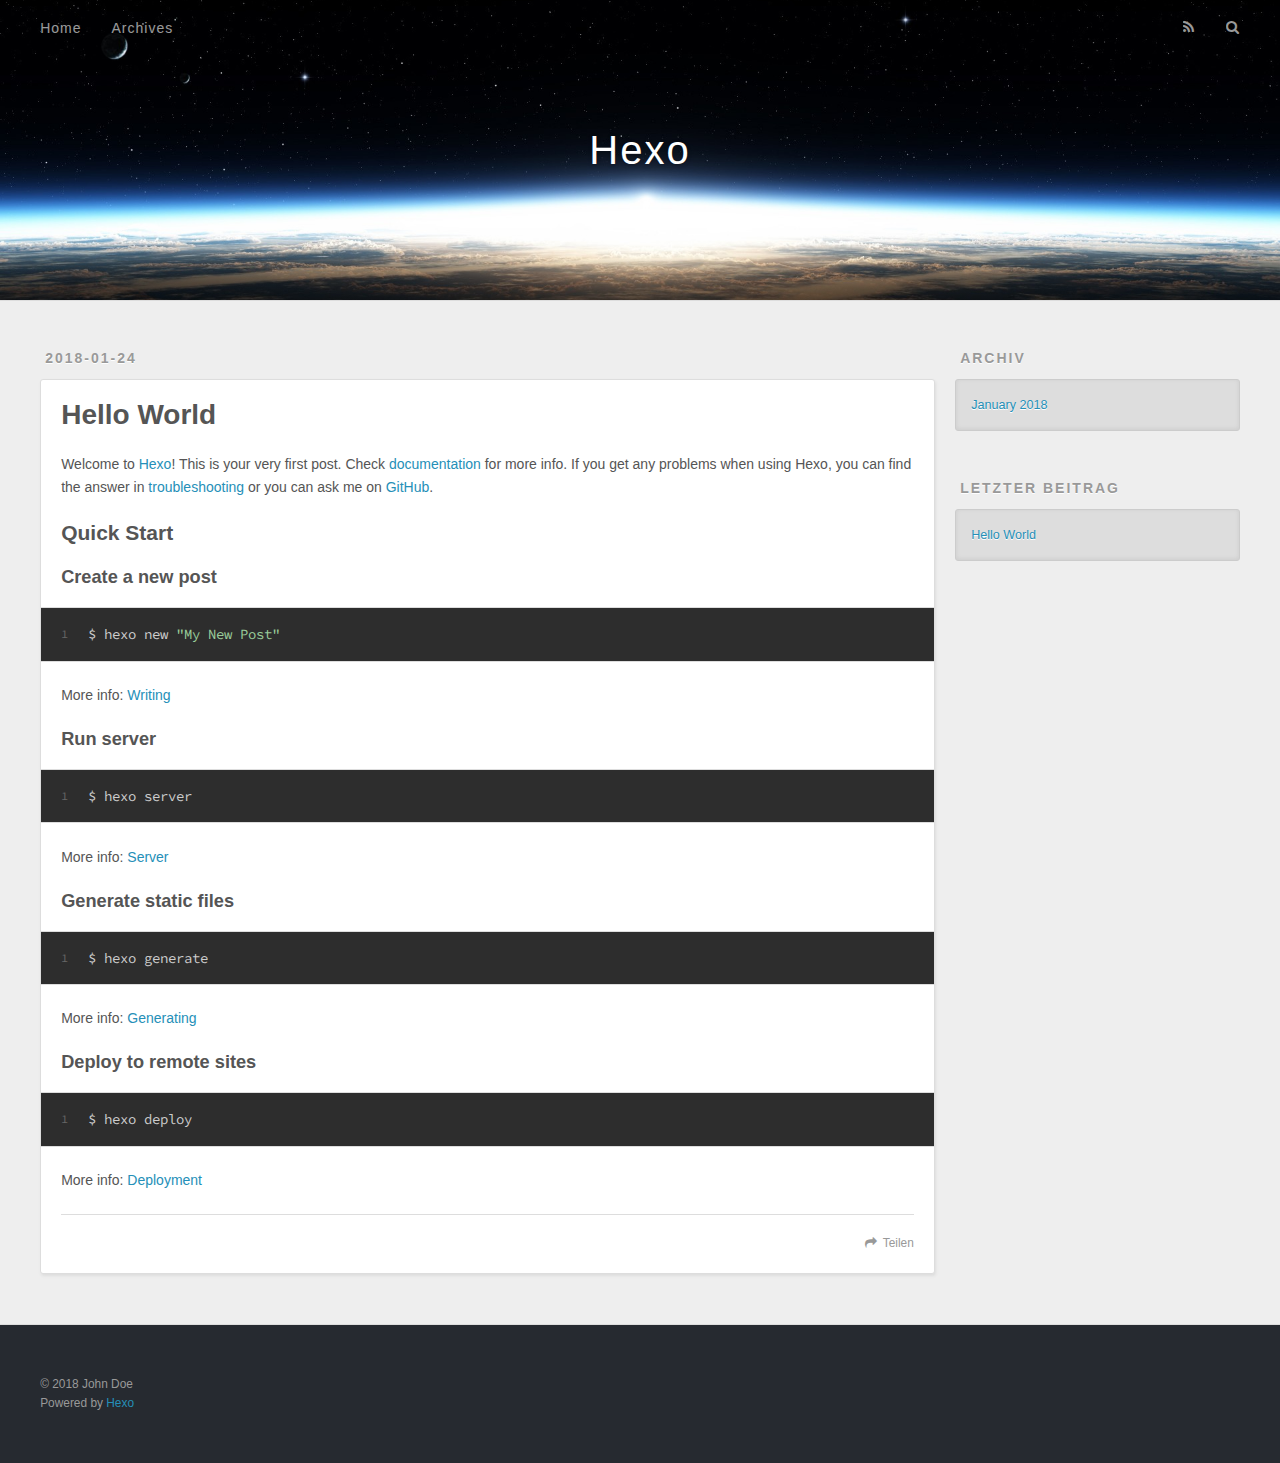
==== index.html @ 789e5bcb "Site updated: 2018-01-24 11:18:46" ====
<!DOCTYPE html>
<html>
<head>
  <meta charset="utf-8">
  

  
  <title>Hexo</title>
  <meta name="viewport" content="width=device-width, initial-scale=1, maximum-scale=1">
  <meta property="og:type" content="website">
<meta property="og:title" content="Hexo">
<meta property="og:url" content="http://yoursite.com/index.html">
<meta property="og:site_name" content="Hexo">
<meta name="twitter:card" content="summary">
<meta name="twitter:title" content="Hexo">
  
    <link rel="alternate" href="/atom.xml" title="Hexo" type="application/atom+xml">
  
  
    <link rel="icon" href="/favicon.png">
  
  
    <link href="//fonts.googleapis.com/css?family=Source+Code+Pro" rel="stylesheet" type="text/css">
  
  <link rel="stylesheet" href="/css/style.css">
</head>

<body>
  <div id="container">
    <div id="wrap">
      <header id="header">
  <div id="banner"></div>
  <div id="header-outer" class="outer">
    <div id="header-title" class="inner">
      <h1 id="logo-wrap">
        <a href="/" id="logo">Hexo</a>
      </h1>
      
    </div>
    <div id="header-inner" class="inner">
      <nav id="main-nav">
        <a id="main-nav-toggle" class="nav-icon"></a>
        
          <a class="main-nav-link" href="/">Home</a>
        
          <a class="main-nav-link" href="/archives">Archives</a>
        
      </nav>
      <nav id="sub-nav">
        
          <a id="nav-rss-link" class="nav-icon" href="/atom.xml" title="RSS Feed"></a>
        
        <a id="nav-search-btn" class="nav-icon" title="Suche"></a>
      </nav>
      <div id="search-form-wrap">
        <form action="//google.com/search" method="get" accept-charset="UTF-8" class="search-form"><input type="search" name="q" class="search-form-input" placeholder="Search"><button type="submit" class="search-form-submit">&#xF002;</button><input type="hidden" name="sitesearch" value="http://yoursite.com"></form>
      </div>
    </div>
  </div>
</header>
      <div class="outer">
        <section id="main">
  
    <article id="post-hello-world" class="article article-type-post" itemscope itemprop="blogPost">
  <div class="article-meta">
    <a href="/2018/01/24/hello-world/" class="article-date">
  <time datetime="2018-01-24T02:58:38.483Z" itemprop="datePublished">2018-01-24</time>
</a>
    
  </div>
  <div class="article-inner">
    
    
      <header class="article-header">
        
  
    <h1 itemprop="name">
      <a class="article-title" href="/2018/01/24/hello-world/">Hello World</a>
    </h1>
  

      </header>
    
    <div class="article-entry" itemprop="articleBody">
      
        <p>Welcome to <a href="https://hexo.io/" target="_blank" rel="noopener">Hexo</a>! This is your very first post. Check <a href="https://hexo.io/docs/" target="_blank" rel="noopener">documentation</a> for more info. If you get any problems when using Hexo, you can find the answer in <a href="https://hexo.io/docs/troubleshooting.html" target="_blank" rel="noopener">troubleshooting</a> or you can ask me on <a href="https://github.com/hexojs/hexo/issues" target="_blank" rel="noopener">GitHub</a>.</p>
<h2 id="Quick-Start"><a href="#Quick-Start" class="headerlink" title="Quick Start"></a>Quick Start</h2><h3 id="Create-a-new-post"><a href="#Create-a-new-post" class="headerlink" title="Create a new post"></a>Create a new post</h3><figure class="highlight bash"><table><tr><td class="gutter"><pre><span class="line">1</span><br></pre></td><td class="code"><pre><span class="line">$ hexo new <span class="string">"My New Post"</span></span><br></pre></td></tr></table></figure>
<p>More info: <a href="https://hexo.io/docs/writing.html" target="_blank" rel="noopener">Writing</a></p>
<h3 id="Run-server"><a href="#Run-server" class="headerlink" title="Run server"></a>Run server</h3><figure class="highlight bash"><table><tr><td class="gutter"><pre><span class="line">1</span><br></pre></td><td class="code"><pre><span class="line">$ hexo server</span><br></pre></td></tr></table></figure>
<p>More info: <a href="https://hexo.io/docs/server.html" target="_blank" rel="noopener">Server</a></p>
<h3 id="Generate-static-files"><a href="#Generate-static-files" class="headerlink" title="Generate static files"></a>Generate static files</h3><figure class="highlight bash"><table><tr><td class="gutter"><pre><span class="line">1</span><br></pre></td><td class="code"><pre><span class="line">$ hexo generate</span><br></pre></td></tr></table></figure>
<p>More info: <a href="https://hexo.io/docs/generating.html" target="_blank" rel="noopener">Generating</a></p>
<h3 id="Deploy-to-remote-sites"><a href="#Deploy-to-remote-sites" class="headerlink" title="Deploy to remote sites"></a>Deploy to remote sites</h3><figure class="highlight bash"><table><tr><td class="gutter"><pre><span class="line">1</span><br></pre></td><td class="code"><pre><span class="line">$ hexo deploy</span><br></pre></td></tr></table></figure>
<p>More info: <a href="https://hexo.io/docs/deployment.html" target="_blank" rel="noopener">Deployment</a></p>

      
    </div>
    <footer class="article-footer">
      <a data-url="http://yoursite.com/2018/01/24/hello-world/" data-id="cjcsi2mdx00004ol1nwrgu3rw" class="article-share-link">Teilen</a>
      
      
    </footer>
  </div>
  
</article>


  


</section>
        
          <aside id="sidebar">
  
    

  
    

  
    
  
    
  <div class="widget-wrap">
    <h3 class="widget-title">Archiv</h3>
    <div class="widget">
      <ul class="archive-list"><li class="archive-list-item"><a class="archive-list-link" href="/archives/2018/01/">January 2018</a></li></ul>
    </div>
  </div>


  
    
  <div class="widget-wrap">
    <h3 class="widget-title">letzter Beitrag</h3>
    <div class="widget">
      <ul>
        
          <li>
            <a href="/2018/01/24/hello-world/">Hello World</a>
          </li>
        
      </ul>
    </div>
  </div>

  
</aside>
        
      </div>
      <footer id="footer">
  
  <div class="outer">
    <div id="footer-info" class="inner">
      &copy; 2018 John Doe<br>
      Powered by <a href="http://hexo.io/" target="_blank">Hexo</a>
    </div>
  </div>
</footer>
    </div>
    <nav id="mobile-nav">
  
    <a href="/" class="mobile-nav-link">Home</a>
  
    <a href="/archives" class="mobile-nav-link">Archives</a>
  
</nav>
    

<script src="//ajax.googleapis.com/ajax/libs/jquery/2.0.3/jquery.min.js"></script>


  <link rel="stylesheet" href="/fancybox/jquery.fancybox.css">
  <script src="/fancybox/jquery.fancybox.pack.js"></script>


<script src="/js/script.js"></script>



  </div>
</body>
</html>
---- css/style.css ----
body {
  width: 100%;
}
body:before,
body:after {
  content: "";
  display: table;
}
body:after {
  clear: both;
}
html,
body,
div,
span,
applet,
object,
iframe,
h1,
h2,
h3,
h4,
h5,
h6,
p,
blockquote,
pre,
a,
abbr,
acronym,
address,
big,
cite,
code,
del,
dfn,
em,
img,
ins,
kbd,
q,
s,
samp,
small,
strike,
strong,
sub,
sup,
tt,
var,
dl,
dt,
dd,
ol,
ul,
li,
fieldset,
form,
label,
legend,
table,
caption,
tbody,
tfoot,
thead,
tr,
th,
td {
  margin: 0;
  padding: 0;
  border: 0;
  outline: 0;
  font-weight: inherit;
  font-style: inherit;
  font-family: inherit;
  font-size: 100%;
  vertical-align: baseline;
}
body {
  line-height: 1;
  color: #000;
  background: #fff;
}
ol,
ul {
  list-style: none;
}
table {
  border-collapse: separate;
  border-spacing: 0;
  vertical-align: middle;
}
caption,
th,
td {
  text-align: left;
  font-weight: normal;
  vertical-align: middle;
}
a img {
  border: none;
}
input,
button {
  margin: 0;
  padding: 0;
}
input::-moz-focus-inner,
button::-moz-focus-inner {
  border: 0;
  padding: 0;
}
@font-face {
  font-family: FontAwesome;
  font-style: normal;
  font-weight: normal;
  src: url("fonts/fontawesome-webfont.eot?v=#4.0.3");
  src: url("fonts/fontawesome-webfont.eot?#iefix&v=#4.0.3") format("embedded-opentype"), url("fonts/fontawesome-webfont.woff?v=#4.0.3") format("woff"), url("fonts/fontawesome-webfont.ttf?v=#4.0.3") format("truetype"), url("fonts/fontawesome-webfont.svg#fontawesomeregular?v=#4.0.3") format("svg");
}
html,
body,
#container {
  height: 100%;
}
body {
  background: #eee;
  font: 14px -apple-system, BlinkMacSystemFont, "Segoe UI", "Roboto", "Oxygen", "Ubuntu", "Cantarell", "Fira Sans", "Droid Sans", "Helvetica Neue", sans-serif;
  -webkit-text-size-adjust: 100%;
}
.outer {
  max-width: 1220px;
  margin: 0 auto;
  padding: 0 20px;
}
.outer:before,
.outer:after {
  content: "";
  display: table;
}
.outer:after {
  clear: both;
}
.inner {
  display: inline;
  float: left;
  width: 98.33333333333333%;
  margin: 0 0.833333333333333%;
}
.left,
.alignleft {
  float: left;
}
.right,
.alignright {
  float: right;
}
.clear {
  clear: both;
}
#container {
  position: relative;
}
.mobile-nav-on {
  overflow: hidden;
}
#wrap {
  height: 100%;
  width: 100%;
  position: absolute;
  top: 0;
  left: 0;
  -webkit-transition: 0.2s ease-out;
  -moz-transition: 0.2s ease-out;
  -ms-transition: 0.2s ease-out;
  transition: 0.2s ease-out;
  z-index: 1;
  background: #eee;
}
.mobile-nav-on #wrap {
  left: 280px;
}
@media screen and (min-width: 768px) {
  #main {
    display: inline;
    float: left;
    width: 73.33333333333333%;
    margin: 0 0.833333333333333%;
  }
}
.article-date,
.article-category-link,
.archive-year,
.widget-title {
  text-decoration: none;
  text-transform: uppercase;
  letter-spacing: 2px;
  color: #999;
  margin-bottom: 1em;
  margin-left: 5px;
  line-height: 1em;
  text-shadow: 0 1px #fff;
  font-weight: bold;
}
.article-inner,
.archive-article-inner {
  background: #fff;
  -webkit-box-shadow: 1px 2px 3px #ddd;
  box-shadow: 1px 2px 3px #ddd;
  border: 1px solid #ddd;
  border-radius: 3px;
}
.article-entry h1,
.widget h1 {
  font-size: 2em;
}
.article-entry h2,
.widget h2 {
  font-size: 1.5em;
}
.article-entry h3,
.widget h3 {
  font-size: 1.3em;
}
.article-entry h4,
.widget h4 {
  font-size: 1.2em;
}
.article-entry h5,
.widget h5 {
  font-size: 1em;
}
.article-entry h6,
.widget h6 {
  font-size: 1em;
  color: #999;
}
.article-entry hr,
.widget hr {
  border: 1px dashed #ddd;
}
.article-entry strong,
.widget strong {
  font-weight: bold;
}
.article-entry em,
.widget em,
.article-entry cite,
.widget cite {
  font-style: italic;
}
.article-entry sup,
.widget sup,
.article-entry sub,
.widget sub {
  font-size: 0.75em;
  line-height: 0;
  position: relative;
  vertical-align: baseline;
}
.article-entry sup,
.widget sup {
  top: -0.5em;
}
.article-entry sub,
.widget sub {
  bottom: -0.2em;
}
.article-entry small,
.widget small {
  font-size: 0.85em;
}
.article-entry acronym,
.widget acronym,
.article-entry abbr,
.widget abbr {
  border-bottom: 1px dotted;
}
.article-entry ul,
.widget ul,
.article-entry ol,
.widget ol,
.article-entry dl,
.widget dl {
  margin: 0 20px;
  line-height: 1.6em;
}
.article-entry ul ul,
.widget ul ul,
.article-entry ol ul,
.widget ol ul,
.article-entry ul ol,
.widget ul ol,
.article-entry ol ol,
.widget ol ol {
  margin-top: 0;
  margin-bottom: 0;
}
.article-entry ul,
.widget ul {
  list-style: disc;
}
.article-entry ol,
.widget ol {
  list-style: decimal;
}
.article-entry dt,
.widget dt {
  font-weight: bold;
}
#header {
  height: 300px;
  position: relative;
  border-bottom: 1px solid #ddd;
}
#header:before,
#header:after {
  content: "";
  position: absolute;
  left: 0;
  right: 0;
  height: 40px;
}
#header:before {
  top: 0;
  background: -webkit-linear-gradient(rgba(0,0,0,0.2), transparent);
  background: -moz-linear-gradient(rgba(0,0,0,0.2), transparent);
  background: -ms-linear-gradient(rgba(0,0,0,0.2), transparent);
  background: linear-gradient(rgba(0,0,0,0.2), transparent);
}
#header:after {
  bottom: 0;
  background: -webkit-linear-gradient(transparent, rgba(0,0,0,0.2));
  background: -moz-linear-gradient(transparent, rgba(0,0,0,0.2));
  background: -ms-linear-gradient(transparent, rgba(0,0,0,0.2));
  background: linear-gradient(transparent, rgba(0,0,0,0.2));
}
#header-outer {
  height: 100%;
  position: relative;
}
#header-inner {
  position: relative;
  overflow: hidden;
}
#banner {
  position: absolute;
  top: 0;
  left: 0;
  width: 100%;
  height: 100%;
  background: url("images/banner.jpg") center #000;
  -webkit-background-size: cover;
  -moz-background-size: cover;
  background-size: cover;
  z-index: -1;
}
#header-title {
  text-align: center;
  height: 40px;
  position: absolute;
  top: 50%;
  left: 0;
  margin-top: -20px;
}
#logo,
#subtitle {
  text-decoration: none;
  color: #fff;
  font-weight: 300;
  text-shadow: 0 1px 4px rgba(0,0,0,0.3);
}
#logo {
  font-size: 40px;
  line-height: 40px;
  letter-spacing: 2px;
}
#subtitle {
  font-size: 16px;
  line-height: 16px;
  letter-spacing: 1px;
}
#subtitle-wrap {
  margin-top: 16px;
}
#main-nav {
  float: left;
  margin-left: -15px;
}
.nav-icon,
.main-nav-link {
  float: left;
  color: #fff;
  opacity: 0.6;
  text-decoration: none;
  text-shadow: 0 1px rgba(0,0,0,0.2);
  -webkit-transition: opacity 0.2s;
  -moz-transition: opacity 0.2s;
  -ms-transition: opacity 0.2s;
  transition: opacity 0.2s;
  display: block;
  padding: 20px 15px;
}
.nav-icon:hover,
.main-nav-link:hover {
  opacity: 1;
}
.nav-icon {
  font-family: FontAwesome;
  text-align: center;
  font-size: 14px;
  width: 14px;
  height: 14px;
  padding: 20px 15px;
  position: relative;
  cursor: pointer;
}
.main-nav-link {
  font-weight: 300;
  letter-spacing: 1px;
}
@media screen and (max-width: 479px) {
  .main-nav-link {
    display: none;
  }
}
#main-nav-toggle {
  display: none;
}
#main-nav-toggle:before {
  content: "\f0c9";
}
@media screen and (max-width: 479px) {
  #main-nav-toggle {
    display: block;
  }
}
#sub-nav {
  float: right;
  margin-right: -15px;
}
#nav-rss-link:before {
  content: "\f09e";
}
#nav-search-btn:before {
  content: "\f002";
}
#search-form-wrap {
  position: absolute;
  top: 15px;
  width: 150px;
  height: 30px;
  right: -150px;
  opacity: 0;
  -webkit-transition: 0.2s ease-out;
  -moz-transition: 0.2s ease-out;
  -ms-transition: 0.2s ease-out;
  transition: 0.2s ease-out;
}
#search-form-wrap.on {
  opacity: 1;
  right: 0;
}
@media screen and (max-width: 479px) {
  #search-form-wrap {
    width: 100%;
    right: -100%;
  }
}
.search-form {
  position: absolute;
  top: 0;
  left: 0;
  right: 0;
  background: #fff;
  padding: 5px 15px;
  border-radius: 15px;
  -webkit-box-shadow: 0 0 10px rgba(0,0,0,0.3);
  box-shadow: 0 0 10px rgba(0,0,0,0.3);
}
.search-form-input {
  border: none;
  background: none;
  color: #555;
  width: 100%;
  font: 13px -apple-system, BlinkMacSystemFont, "Segoe UI", "Roboto", "Oxygen", "Ubuntu", "Cantarell", "Fira Sans", "Droid Sans", "Helvetica Neue", sans-serif;
  outline: none;
}
.search-form-input::-webkit-search-results-decoration,
.search-form-input::-webkit-search-cancel-button {
  -webkit-appearance: none;
}
.search-form-submit {
  position: absolute;
  top: 50%;
  right: 10px;
  margin-top: -7px;
  font: 13px FontAwesome;
  border: none;
  background: none;
  color: #bbb;
  cursor: pointer;
}
.search-form-submit:hover,
.search-form-submit:focus {
  color: #777;
}
.article {
  margin: 50px 0;
}
.article-inner {
  overflow: hidden;
}
.article-meta:before,
.article-meta:after {
  content: "";
  display: table;
}
.article-meta:after {
  clear: both;
}
.article-date {
  float: left;
}
.article-category {
  float: left;
  line-height: 1em;
  color: #ccc;
  text-shadow: 0 1px #fff;
  margin-left: 8px;
}
.article-category:before {
  content: "\2022";
}
.article-category-link {
  margin: 0 12px 1em;
}
.article-header {
  padding: 20px 20px 0;
}
.article-title {
  text-decoration: none;
  font-size: 2em;
  font-weight: bold;
  color: #555;
  line-height: 1.1em;
  -webkit-transition: color 0.2s;
  -moz-transition: color 0.2s;
  -ms-transition: color 0.2s;
  transition: color 0.2s;
}
a.article-title:hover {
  color: #258fb8;
}
.article-entry {
  color: #555;
  padding: 0 20px;
}
.article-entry:before,
.article-entry:after {
  content: "";
  display: table;
}
.article-entry:after {
  clear: both;
}
.article-entry p,
.article-entry table {
  line-height: 1.6em;
  margin: 1.6em 0;
}
.article-entry h1,
.article-entry h2,
.article-entry h3,
.article-entry h4,
.article-entry h5,
.article-entry h6 {
  font-weight: bold;
}
.article-entry h1,
.article-entry h2,
.article-entry h3,
.article-entry h4,
.article-entry h5,
.article-entry h6 {
  line-height: 1.1em;
  margin: 1.1em 0;
}
.article-entry a {
  color: #258fb8;
  text-decoration: none;
}
.article-entry a:hover {
  text-decoration: underline;
}
.article-entry ul,
.article-entry ol,
.article-entry dl {
  margin-top: 1.6em;
  margin-bottom: 1.6em;
}
.article-entry img,
.article-entry video {
  max-width: 100%;
  height: auto;
  display: block;
  margin: auto;
}
.article-entry iframe {
  border: none;
}
.article-entry table {
  width: 100%;
  border-collapse: collapse;
  border-spacing: 0;
}
.article-entry th {
  font-weight: bold;
  border-bottom: 3px solid #ddd;
  padding-bottom: 0.5em;
}
.article-entry td {
  border-bottom: 1px solid #ddd;
  padding: 10px 0;
}
.article-entry blockquote {
  font-family: Georgia, "Times New Roman", serif;
  font-size: 1.4em;
  margin: 1.6em 20px;
  text-align: center;
}
.article-entry blockquote footer {
  font-size: 14px;
  margin: 1.6em 0;
  font-family: -apple-system, BlinkMacSystemFont, "Segoe UI", "Roboto", "Oxygen", "Ubuntu", "Cantarell", "Fira Sans", "Droid Sans", "Helvetica Neue", sans-serif;
}
.article-entry blockquote footer cite:before {
  content: "—";
  padding: 0 0.5em;
}
.article-entry .pullquote {
  text-align: left;
  width: 45%;
  margin: 0;
}
.article-entry .pullquote.left {
  margin-left: 0.5em;
  margin-right: 1em;
}
.article-entry .pullquote.right {
  margin-right: 0.5em;
  margin-left: 1em;
}
.article-entry .caption {
  color: #999;
  display: block;
  font-size: 0.9em;
  margin-top: 0.5em;
  position: relative;
  text-align: center;
}
.article-entry .video-container {
  position: relative;
  padding-top: 56.25%;
  height: 0;
  overflow: hidden;
}
.article-entry .video-container iframe,
.article-entry .video-container object,
.article-entry .video-container embed {
  position: absolute;
  top: 0;
  left: 0;
  width: 100%;
  height: 100%;
  margin-top: 0;
}
.article-more-link a {
  display: inline-block;
  line-height: 1em;
  padding: 6px 15px;
  border-radius: 15px;
  background: #eee;
  color: #999;
  text-shadow: 0 1px #fff;
  text-decoration: none;
}
.article-more-link a:hover {
  background: #258fb8;
  color: #fff;
  text-decoration: none;
  text-shadow: 0 1px #1e7293;
}
.article-footer {
  font-size: 0.85em;
  line-height: 1.6em;
  border-top: 1px solid #ddd;
  padding-top: 1.6em;
  margin: 0 20px 20px;
}
.article-footer:before,
.article-footer:after {
  content: "";
  display: table;
}
.article-footer:after {
  clear: both;
}
.article-footer a {
  color: #999;
  text-decoration: none;
}
.article-footer a:hover {
  color: #555;
}
.article-tag-list-item {
  float: left;
  margin-right: 10px;
}
.article-tag-list-link:before {
  content: "#";
}
.article-comment-link {
  float: right;
}
.article-comment-link:before {
  content: "\f075";
  font-family: FontAwesome;
  padding-right: 8px;
}
.article-share-link {
  cursor: pointer;
  float: right;
  margin-left: 20px;
}
.article-share-link:before {
  content: "\f064";
  font-family: FontAwesome;
  padding-right: 6px;
}
#article-nav {
  position: relative;
}
#article-nav:before,
#article-nav:after {
  content: "";
  display: table;
}
#article-nav:after {
  clear: both;
}
@media screen and (min-width: 768px) {
  #article-nav {
    margin: 50px 0;
  }
  #article-nav:before {
    width: 8px;
    height: 8px;
    position: absolute;
    top: 50%;
    left: 50%;
    margin-top: -4px;
    margin-left: -4px;
    content: "";
    border-radius: 50%;
    background: #ddd;
    -webkit-box-shadow: 0 1px 2px #fff;
    box-shadow: 0 1px 2px #fff;
  }
}
.article-nav-link-wrap {
  text-decoration: none;
  text-shadow: 0 1px #fff;
  color: #999;
  -webkit-box-sizing: border-box;
  -moz-box-sizing: border-box;
  box-sizing: border-box;
  margin-top: 50px;
  text-align: center;
  display: block;
}
.article-nav-link-wrap:hover {
  color: #555;
}
@media screen and (min-width: 768px) {
  .article-nav-link-wrap {
    width: 50%;
    margin-top: 0;
  }
}
@media screen and (min-width: 768px) {
  #article-nav-newer {
    float: left;
    text-align: right;
    padding-right: 20px;
  }
}
@media screen and (min-width: 768px) {
  #article-nav-older {
    float: right;
    text-align: left;
    padding-left: 20px;
  }
}
.article-nav-caption {
  text-transform: uppercase;
  letter-spacing: 2px;
  color: #ddd;
  line-height: 1em;
  font-weight: bold;
}
#article-nav-newer .article-nav-caption {
  margin-right: -2px;
}
.article-nav-title {
  font-size: 0.85em;
  line-height: 1.6em;
  margin-top: 0.5em;
}
.article-share-box {
  position: absolute;
  display: none;
  background: #fff;
  -webkit-box-shadow: 1px 2px 10px rgba(0,0,0,0.2);
  box-shadow: 1px 2px 10px rgba(0,0,0,0.2);
  border-radius: 3px;
  margin-left: -145px;
  overflow: hidden;
  z-index: 1;
}
.article-share-box.on {
  display: block;
}
.article-share-input {
  width: 100%;
  background: none;
  -webkit-box-sizing: border-box;
  -moz-box-sizing: border-box;
  box-sizing: border-box;
  font: 14px -apple-system, BlinkMacSystemFont, "Segoe UI", "Roboto", "Oxygen", "Ubuntu", "Cantarell", "Fira Sans", "Droid Sans", "Helvetica Neue", sans-serif;
  padding: 0 15px;
  color: #555;
  outline: none;
  border: 1px solid #ddd;
  border-radius: 3px 3px 0 0;
  height: 36px;
  line-height: 36px;
}
.article-share-links {
  background: #eee;
}
.article-share-links:before,
.article-share-links:after {
  content: "";
  display: table;
}
.article-share-links:after {
  clear: both;
}
.article-share-twitter,
.article-share-facebook,
.article-share-pinterest,
.article-share-google {
  width: 50px;
  height: 36px;
  display: block;
  float: left;
  position: relative;
  color: #999;
  text-shadow: 0 1px #fff;
}
.article-share-twitter:before,
.article-share-facebook:before,
.article-share-pinterest:before,
.article-share-google:before {
  font-size: 20px;
  font-family: FontAwesome;
  width: 20px;
  height: 20px;
  position: absolute;
  top: 50%;
  left: 50%;
  margin-top: -10px;
  margin-left: -10px;
  text-align: center;
}
.article-share-twitter:hover,
.article-share-facebook:hover,
.article-share-pinterest:hover,
.article-share-google:hover {
  color: #fff;
}
.article-share-twitter:before {
  content: "\f099";
}
.article-share-twitter:hover {
  background: #00aced;
  text-shadow: 0 1px #008abe;
}
.article-share-facebook:before {
  content: "\f09a";
}
.article-share-facebook:hover {
  background: #3b5998;
  text-shadow: 0 1px #2f477a;
}
.article-share-pinterest:before {
  content: "\f0d2";
}
.article-share-pinterest:hover {
  background: #cb2027;
  text-shadow: 0 1px #a21a1f;
}
.article-share-google:before {
  content: "\f0d5";
}
.article-share-google:hover {
  background: #dd4b39;
  text-shadow: 0 1px #be3221;
}
.article-gallery {
  background: #000;
  position: relative;
}
.article-gallery-photos {
  position: relative;
  overflow: hidden;
}
.article-gallery-img {
  display: none;
  max-width: 100%;
}
.article-gallery-img:first-child {
  display: block;
}
.article-gallery-img.loaded {
  position: absolute;
  display: block;
}
.article-gallery-img img {
  display: block;
  max-width: 100%;
  margin: 0 auto;
}
#comments {
  background: #fff;
  -webkit-box-shadow: 1px 2px 3px #ddd;
  box-shadow: 1px 2px 3px #ddd;
  padding: 20px;
  border: 1px solid #ddd;
  border-radius: 3px;
  margin: 50px 0;
}
#comments a {
  color: #258fb8;
}
.archives-wrap {
  margin: 50px 0;
}
.archives:before,
.archives:after {
  content: "";
  display: table;
}
.archives:after {
  clear: both;
}
.archive-year-wrap {
  margin-bottom: 1em;
}
.archives {
  -webkit-column-gap: 10px;
  -moz-column-gap: 10px;
  column-gap: 10px;
}
@media screen and (min-width: 480px) and (max-width: 767px) {
  .archives {
    -webkit-column-count: 2;
    -moz-column-count: 2;
    column-count: 2;
  }
}
@media screen and (min-width: 768px) {
  .archives {
    -webkit-column-count: 3;
    -moz-column-count: 3;
    column-count: 3;
  }
}
.archive-article {
  -webkit-column-break-inside: avoid;
  page-break-inside: avoid;
  overflow: hidden;
  break-inside: avoid-column;
}
.archive-article-inner {
  padding: 10px;
  margin-bottom: 15px;
}
.archive-article-title {
  text-decoration: none;
  font-weight: bold;
  color: #555;
  -webkit-transition: color 0.2s;
  -moz-transition: color 0.2s;
  -ms-transition: color 0.2s;
  transition: color 0.2s;
  line-height: 1.6em;
}
.archive-article-title:hover {
  color: #258fb8;
}
.archive-article-footer {
  margin-top: 1em;
}
.archive-article-date {
  color: #999;
  text-decoration: none;
  font-size: 0.85em;
  line-height: 1em;
  margin-bottom: 0.5em;
  display: block;
}
#page-nav {
  margin: 50px auto;
  background: #fff;
  -webkit-box-shadow: 1px 2px 3px #ddd;
  box-shadow: 1px 2px 3px #ddd;
  border: 1px solid #ddd;
  border-radius: 3px;
  text-align: center;
  color: #999;
  overflow: hidden;
}
#page-nav:before,
#page-nav:after {
  content: "";
  display: table;
}
#page-nav:after {
  clear: both;
}
#page-nav a,
#page-nav span {
  padding: 10px 20px;
  line-height: 1;
  height: 2ex;
}
#page-nav a {
  color: #999;
  text-decoration: none;
}
#page-nav a:hover {
  background: #999;
  color: #fff;
}
#page-nav .prev {
  float: left;
}
#page-nav .next {
  float: right;
}
#page-nav .page-number {
  display: inline-block;
}
@media screen and (max-width: 479px) {
  #page-nav .page-number {
    display: none;
  }
}
#page-nav .current {
  color: #555;
  font-weight: bold;
}
#page-nav .space {
  color: #ddd;
}
#footer {
  background: #262a30;
  padding: 50px 0;
  border-top: 1px solid #ddd;
  color: #999;
}
#footer a {
  color: #258fb8;
  text-decoration: none;
}
#footer a:hover {
  text-decoration: underline;
}
#footer-info {
  line-height: 1.6em;
  font-size: 0.85em;
}
.article-entry pre,
.article-entry .highlight {
  background: #2d2d2d;
  margin: 0 -20px;
  padding: 15px 20px;
  border-style: solid;
  border-color: #ddd;
  border-width: 1px 0;
  overflow: auto;
  color: #ccc;
  line-height: 22.400000000000002px;
}
.article-entry .highlight .gutter pre,
.article-entry .gist .gist-file .gist-data .line-numbers {
  color: #666;
  font-size: 0.85em;
}
.article-entry pre,
.article-entry code {
  font-family: "Source Code Pro", Consolas, Monaco, Menlo, Consolas, monospace;
}
.article-entry code {
  background: #eee;
  text-shadow: 0 1px #fff;
  padding: 0 0.3em;
}
.article-entry pre code {
  background: none;
  text-shadow: none;
  padding: 0;
}
.article-entry .highlight pre {
  border: none;
  margin: 0;
  padding: 0;
}
.article-entry .highlight table {
  margin: 0;
  width: auto;
}
.article-entry .highlight td {
  border: none;
  padding: 0;
}
.article-entry .highlight figcaption {
  font-size: 0.85em;
  color: #999;
  line-height: 1em;
  margin-bottom: 1em;
}
.article-entry .highlight figcaption:before,
.article-entry .highlight figcaption:after {
  content: "";
  display: table;
}
.article-entry .highlight figcaption:after {
  clear: both;
}
.article-entry .highlight figcaption a {
  float: right;
}
.article-entry .highlight .gutter pre {
  text-align: right;
  padding-right: 20px;
}
.article-entry .highlight .line {
  height: 22.400000000000002px;
}
.article-entry .highlight .line.marked {
  background: #515151;
}
.article-entry .gist {
  margin: 0 -20px;
  border-style: solid;
  border-color: #ddd;
  border-width: 1px 0;
  background: #2d2d2d;
  padding: 15px 20px 15px 0;
}
.article-entry .gist .gist-file {
  border: none;
  font-family: "Source Code Pro", Consolas, Monaco, Menlo, Consolas, monospace;
  margin: 0;
}
.article-entry .gist .gist-file .gist-data {
  background: none;
  border: none;
}
.article-entry .gist .gist-file .gist-data .line-numbers {
  background: none;
  border: none;
  padding: 0 20px 0 0;
}
.article-entry .gist .gist-file .gist-data .line-data {
  padding: 0 !important;
}
.article-entry .gist .gist-file .highlight {
  margin: 0;
  padding: 0;
  border: none;
}
.article-entry .gist .gist-file .gist-meta {
  background: #2d2d2d;
  color: #999;
  font: 0.85em -apple-system, BlinkMacSystemFont, "Segoe UI", "Roboto", "Oxygen", "Ubuntu", "Cantarell", "Fira Sans", "Droid Sans", "Helvetica Neue", sans-serif;
  text-shadow: 0 0;
  padding: 0;
  margin-top: 1em;
  margin-left: 20px;
}
.article-entry .gist .gist-file .gist-meta a {
  color: #258fb8;
  font-weight: normal;
}
.article-entry .gist .gist-file .gist-meta a:hover {
  text-decoration: underline;
}
pre .comment,
pre .title {
  color: #999;
}
pre .variable,
pre .attribute,
pre .tag,
pre .regexp,
pre .ruby .constant,
pre .xml .tag .title,
pre .xml .pi,
pre .xml .doctype,
pre .html .doctype,
pre .css .id,
pre .css .class,
pre .css .pseudo {
  color: #f2777a;
}
pre .number,
pre .preprocessor,
pre .built_in,
pre .literal,
pre .params,
pre .constant {
  color: #f99157;
}
pre .class,
pre .ruby .class .title,
pre .css .rules .attribute {
  color: #9c9;
}
pre .string,
pre .value,
pre .inheritance,
pre .header,
pre .ruby .symbol,
pre .xml .cdata {
  color: #9c9;
}
pre .css .hexcolor {
  color: #6cc;
}
pre .function,
pre .python .decorator,
pre .python .title,
pre .ruby .function .title,
pre .ruby .title .keyword,
pre .perl .sub,
pre .javascript .title,
pre .coffeescript .title {
  color: #69c;
}
pre .keyword,
pre .javascript .function {
  color: #c9c;
}
@media screen and (max-width: 479px) {
  #mobile-nav {
    position: absolute;
    top: 0;
    left: 0;
    width: 280px;
    height: 100%;
    background: #191919;
    border-right: 1px solid #fff;
  }
}
@media screen and (max-width: 479px) {
  .mobile-nav-link {
    display: block;
    color: #999;
    text-decoration: none;
    padding: 15px 20px;
    font-weight: bold;
  }
  .mobile-nav-link:hover {
    color: #fff;
  }
}
@media screen and (min-width: 768px) {
  #sidebar {
    display: inline;
    float: left;
    width: 23.333333333333332%;
    margin: 0 0.833333333333333%;
  }
}
.widget-wrap {
  margin: 50px 0;
}
.widget {
  color: #777;
  text-shadow: 0 1px #fff;
  background: #ddd;
  -webkit-box-shadow: 0 -1px 4px #ccc inset;
  box-shadow: 0 -1px 4px #ccc inset;
  border: 1px solid #ccc;
  padding: 15px;
  border-radius: 3px;
}
.widget a {
  color: #258fb8;
  text-decoration: none;
}
.widget a:hover {
  text-decoration: underline;
}
.widget ul ul,
.widget ol ul,
.widget dl ul,
.widget ul ol,
.widget ol ol,
.widget dl ol,
.widget ul dl,
.widget ol dl,
.widget dl dl {
  margin-left: 15px;
  list-style: disc;
}
.widget {
  line-height: 1.6em;
  word-wrap: break-word;
  font-size: 0.9em;
}
.widget ul,
.widget ol {
  list-style: none;
  margin: 0;
}
.widget ul ul,
.widget ol ul,
.widget ul ol,
.widget ol ol {
  margin: 0 20px;
}
.widget ul ul,
.widget ol ul {
  list-style: disc;
}
.widget ul ol,
.widget ol ol {
  list-style: decimal;
}
.category-list-count,
.tag-list-count,
.archive-list-count {
  padding-left: 5px;
  color: #999;
  font-size: 0.85em;
}
.category-list-count:before,
.tag-list-count:before,
.archive-list-count:before {
  content: "(";
}
.category-list-count:after,
.tag-list-count:after,
.archive-list-count:after {
  content: ")";
}
.tagcloud a {
  margin-right: 5px;
  display: inline-block;
}
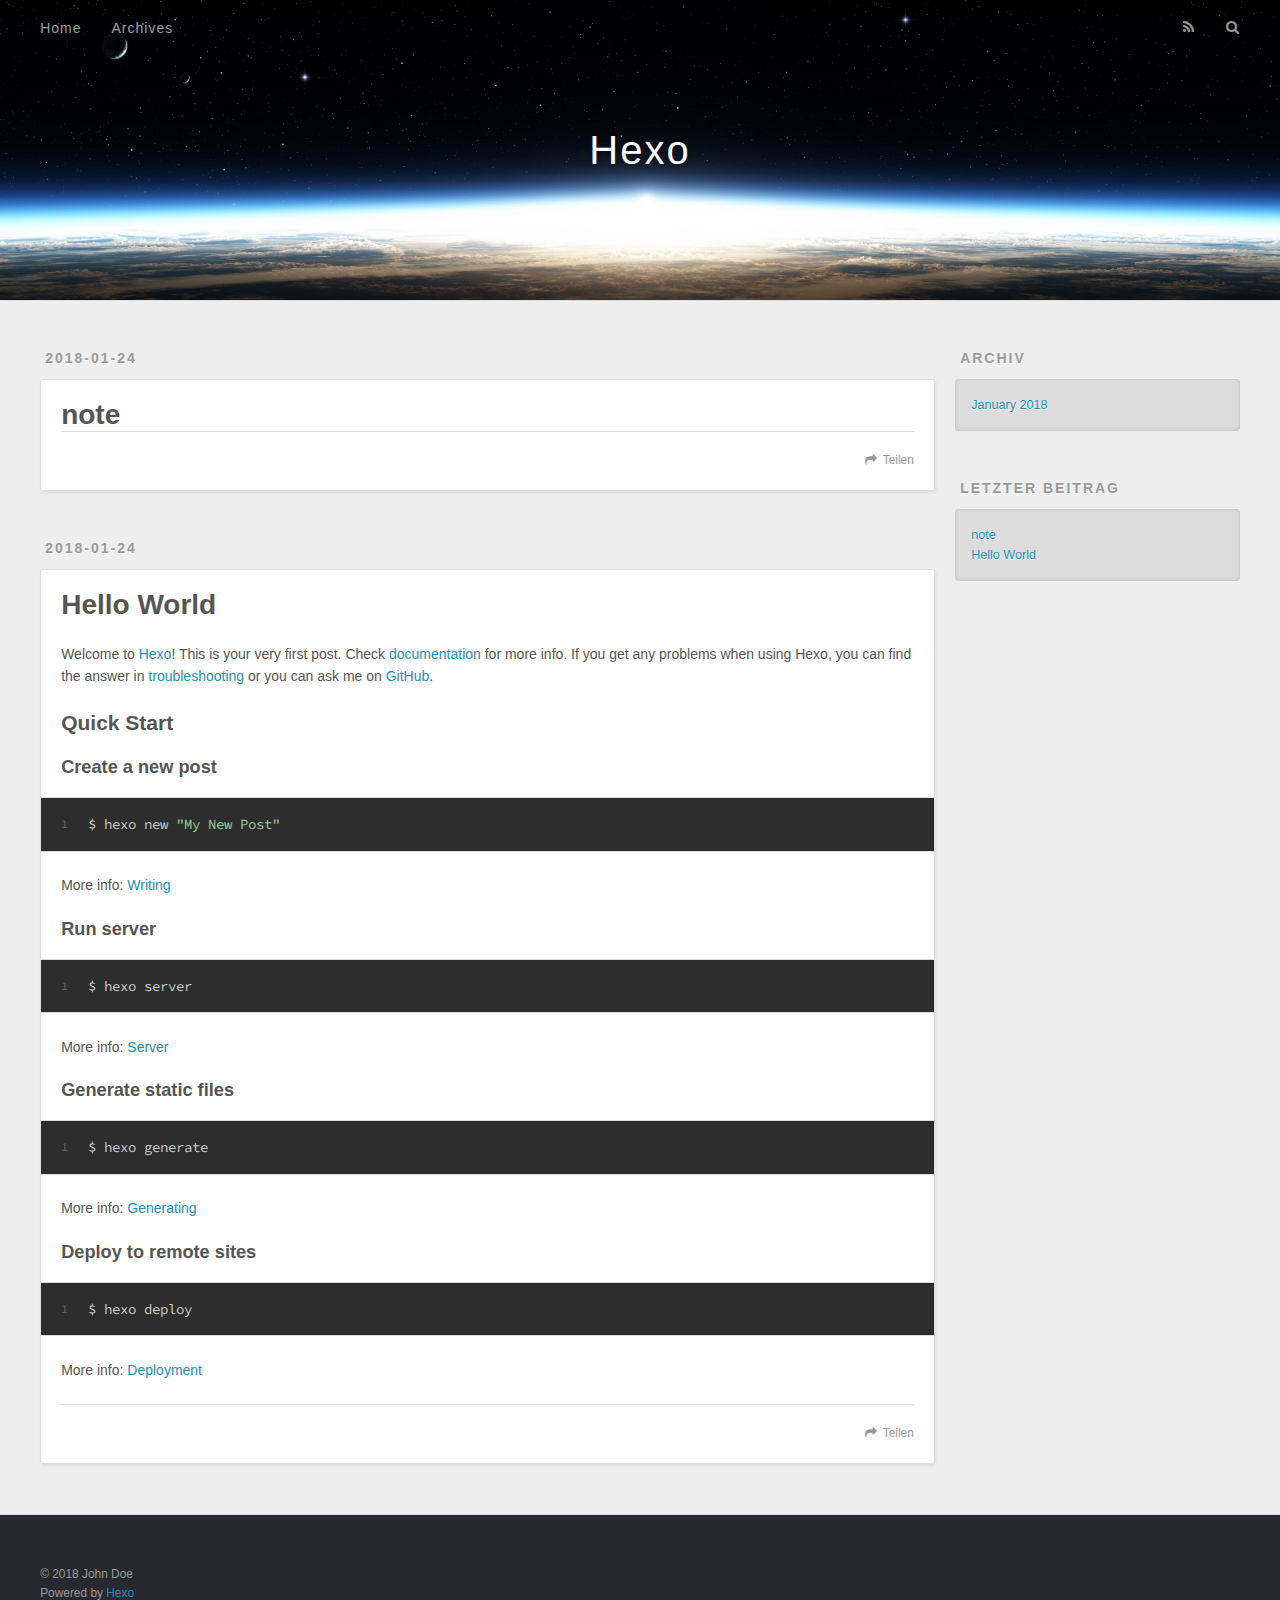
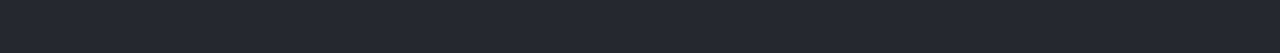
==== commit 0136920a: "Site updated: 2018-01-24 11:58:37" ====
--- a/index.html
+++ b/index.html
@@ -61,6 +61,42 @@
       <div class="outer">
         <section id="main">
   
+    <article id="post-note" class="article article-type-post" itemscope itemprop="blogPost">
+  <div class="article-meta">
+    <a href="/2018/01/24/note/" class="article-date">
+  <time datetime="2018-01-24T03:47:02.000Z" itemprop="datePublished">2018-01-24</time>
+</a>
+    
+  </div>
+  <div class="article-inner">
+    
+    
+      <header class="article-header">
+        
+  
+    <h1 itemprop="name">
+      <a class="article-title" href="/2018/01/24/note/">note</a>
+    </h1>
+  
+
+      </header>
+    
+    <div class="article-entry" itemprop="articleBody">
+      
+        
+      
+    </div>
+    <footer class="article-footer">
+      <a data-url="http://yoursite.com/2018/01/24/note/" data-id="cjcsji0ub00009sl1uohg6xb0" class="article-share-link">Teilen</a>
+      
+      
+    </footer>
+  </div>
+  
+</article>
+
+
+  
     <article id="post-hello-world" class="article article-type-post" itemscope itemprop="blogPost">
   <div class="article-meta">
     <a href="/2018/01/24/hello-world/" class="article-date">
@@ -96,7 +132,7 @@
       
     </div>
     <footer class="article-footer">
-      <a data-url="http://yoursite.com/2018/01/24/hello-world/" data-id="cjcsi2mdx00004ol1nwrgu3rw" class="article-share-link">Teilen</a>
+      <a data-url="http://yoursite.com/2018/01/24/hello-world/" data-id="cjcsji0ui00019sl199xaebli" class="article-share-link">Teilen</a>
       
       
     </footer>
@@ -137,6 +173,10 @@
       <ul>
         
           <li>
+            <a href="/2018/01/24/note/">note</a>
+          </li>
+        
+          <li>
             <a href="/2018/01/24/hello-world/">Hello World</a>
           </li>
         
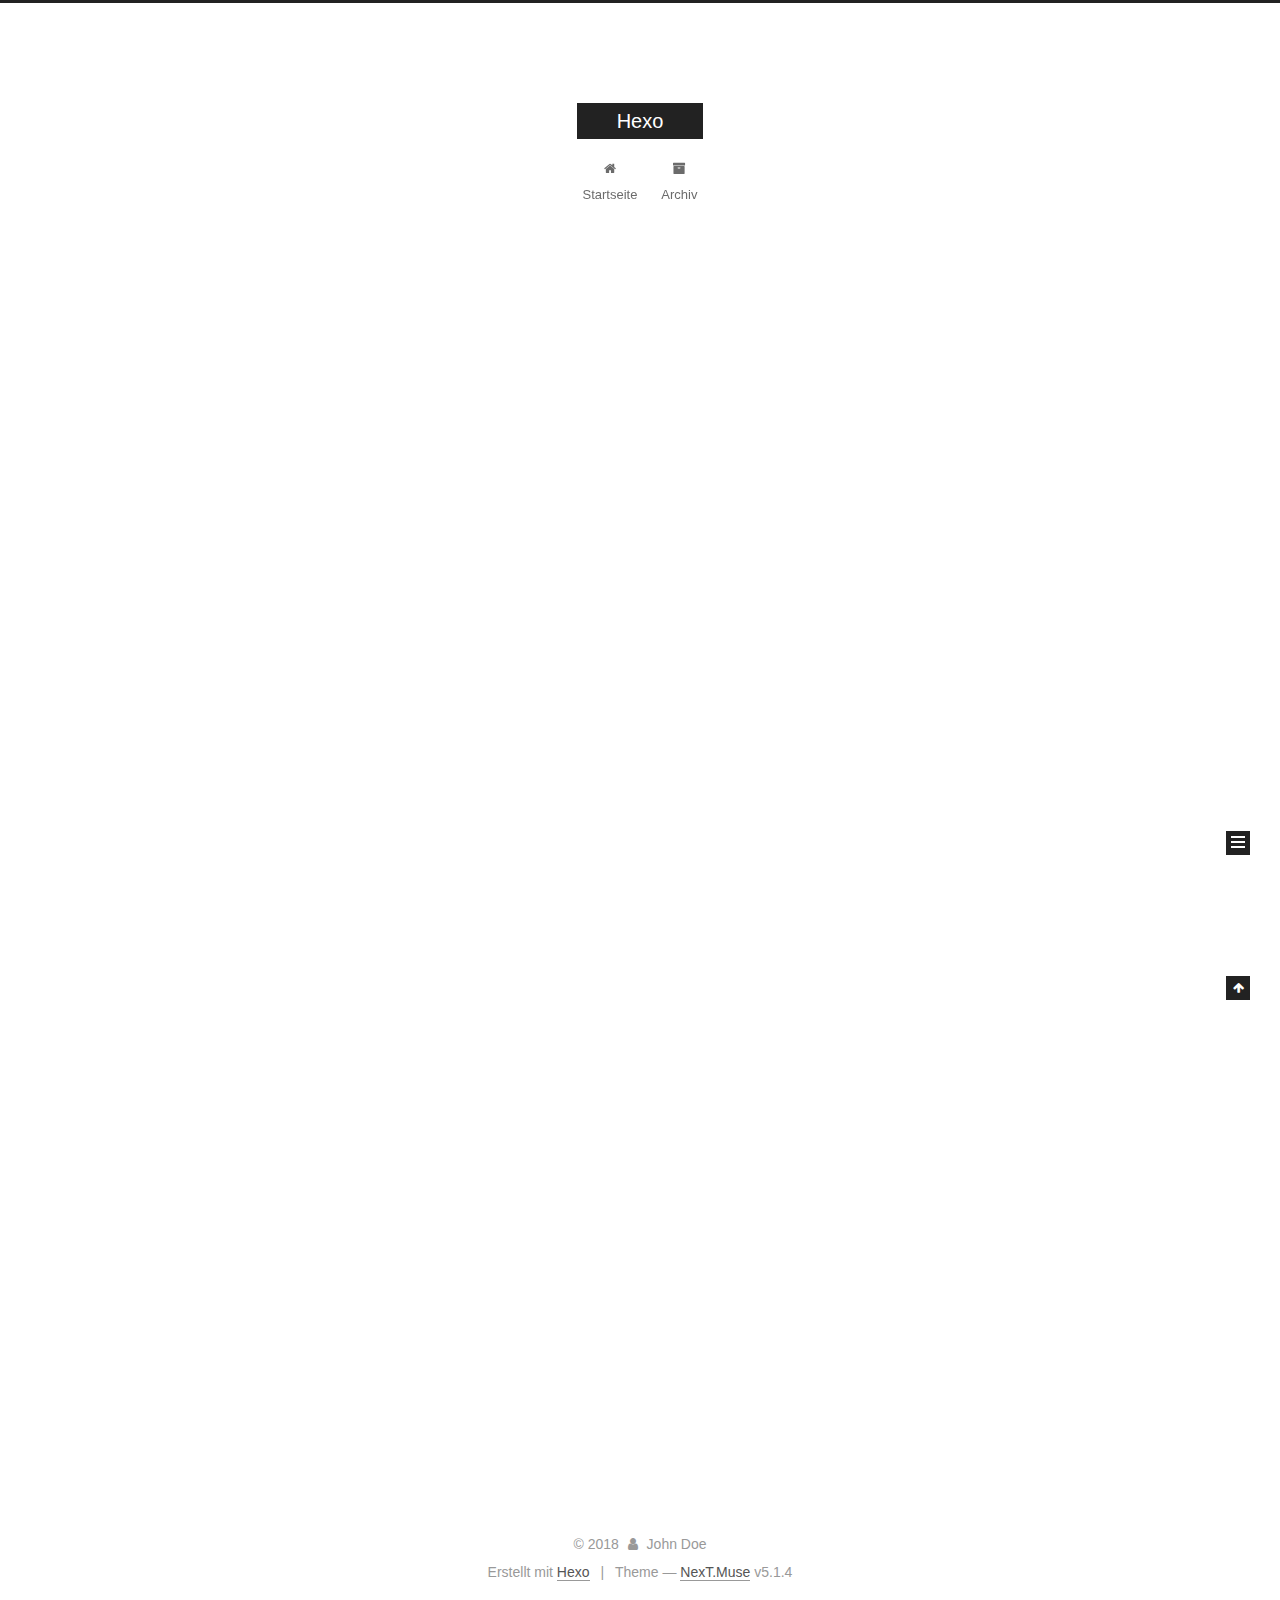
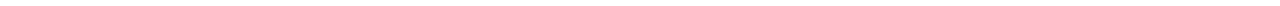
==== commit 57a2a096: "Site updated: 2018-01-24 12:32:25" ====
--- a/index.html
+++ b/index.html
@@ -1,125 +1,424 @@
 <!DOCTYPE html>
-<html>
+
+
+
+  
+
+
+<html class="theme-next muse use-motion" lang="">
 <head>
-  <meta charset="utf-8">
-  
-
-  
-  <title>Hexo</title>
-  <meta name="viewport" content="width=device-width, initial-scale=1, maximum-scale=1">
-  <meta property="og:type" content="website">
+  <meta charset="UTF-8"/>
+<meta http-equiv="X-UA-Compatible" content="IE=edge" />
+<meta name="viewport" content="width=device-width, initial-scale=1, maximum-scale=1"/>
+<meta name="theme-color" content="#222">
+
+
+
+
+
+
+
+
+
+<meta http-equiv="Cache-Control" content="no-transform" />
+<meta http-equiv="Cache-Control" content="no-siteapp" />
+
+
+
+
+
+
+
+
+
+
+
+
+
+
+
+
+  
+  
+  <link href="/lib/fancybox/source/jquery.fancybox.css?v=2.1.5" rel="stylesheet" type="text/css" />
+
+
+
+
+
+
+
+<link href="/lib/font-awesome/css/font-awesome.min.css?v=4.6.2" rel="stylesheet" type="text/css" />
+
+<link href="/css/main.css?v=5.1.4" rel="stylesheet" type="text/css" />
+
+
+  <link rel="apple-touch-icon" sizes="180x180" href="/images/apple-touch-icon-next.png?v=5.1.4">
+
+
+  <link rel="icon" type="image/png" sizes="32x32" href="/images/favicon-32x32-next.png?v=5.1.4">
+
+
+  <link rel="icon" type="image/png" sizes="16x16" href="/images/favicon-16x16-next.png?v=5.1.4">
+
+
+  <link rel="mask-icon" href="/images/logo.svg?v=5.1.4" color="#222">
+
+
+
+
+
+  <meta name="keywords" content="Hexo, NexT" />
+
+
+
+
+
+
+
+
+
+
+<meta property="og:type" content="website">
 <meta property="og:title" content="Hexo">
 <meta property="og:url" content="http://yoursite.com/index.html">
 <meta property="og:site_name" content="Hexo">
 <meta name="twitter:card" content="summary">
 <meta name="twitter:title" content="Hexo">
-  
-    <link rel="alternate" href="/atom.xml" title="Hexo" type="application/atom+xml">
-  
-  
-    <link rel="icon" href="/favicon.png">
-  
-  
-    <link href="//fonts.googleapis.com/css?family=Source+Code+Pro" rel="stylesheet" type="text/css">
-  
-  <link rel="stylesheet" href="/css/style.css">
+
+
+
+<script type="text/javascript" id="hexo.configurations">
+  var NexT = window.NexT || {};
+  var CONFIG = {
+    root: '/',
+    scheme: 'Muse',
+    version: '5.1.4',
+    sidebar: {"position":"left","display":"post","offset":12,"b2t":false,"scrollpercent":false,"onmobile":false},
+    fancybox: true,
+    tabs: true,
+    motion: {"enable":true,"async":false,"transition":{"post_block":"fadeIn","post_header":"slideDownIn","post_body":"slideDownIn","coll_header":"slideLeftIn","sidebar":"slideUpIn"}},
+    duoshuo: {
+      userId: '0',
+      author: 'Author'
+    },
+    algolia: {
+      applicationID: '',
+      apiKey: '',
+      indexName: '',
+      hits: {"per_page":10},
+      labels: {"input_placeholder":"Search for Posts","hits_empty":"We didn't find any results for the search: ${query}","hits_stats":"${hits} results found in ${time} ms"}
+    }
+  };
+</script>
+
+
+
+  <link rel="canonical" href="http://yoursite.com/"/>
+
+
+
+
+
+  <title>Hexo</title>
+  
+
+
+
+
+
+
+
+
 </head>
 
-<body>
-  <div id="container">
-    <div id="wrap">
-      <header id="header">
-  <div id="banner"></div>
-  <div id="header-outer" class="outer">
-    <div id="header-title" class="inner">
-      <h1 id="logo-wrap">
-        <a href="/" id="logo">Hexo</a>
-      </h1>
-      
+<body itemscope itemtype="http://schema.org/WebPage" lang="">
+
+  
+  
+    
+  
+
+  <div class="container sidebar-position-left 
+  page-home">
+    <div class="headband"></div>
+
+    <header id="header" class="header" itemscope itemtype="http://schema.org/WPHeader">
+      <div class="header-inner"><div class="site-brand-wrapper">
+  <div class="site-meta ">
+    
+
+    <div class="custom-logo-site-title">
+      <a href="/"  class="brand" rel="start">
+        <span class="logo-line-before"><i></i></span>
+        <span class="site-title">Hexo</span>
+        <span class="logo-line-after"><i></i></span>
+      </a>
     </div>
-    <div id="header-inner" class="inner">
-      <nav id="main-nav">
-        <a id="main-nav-toggle" class="nav-icon"></a>
-        
-          <a class="main-nav-link" href="/">Home</a>
-        
-          <a class="main-nav-link" href="/archives">Archives</a>
-        
-      </nav>
-      <nav id="sub-nav">
-        
-          <a id="nav-rss-link" class="nav-icon" href="/atom.xml" title="RSS Feed"></a>
-        
-        <a id="nav-search-btn" class="nav-icon" title="Suche"></a>
-      </nav>
-      <div id="search-form-wrap">
-        <form action="//google.com/search" method="get" accept-charset="UTF-8" class="search-form"><input type="search" name="q" class="search-form-input" placeholder="Search"><button type="submit" class="search-form-submit">&#xF002;</button><input type="hidden" name="sitesearch" value="http://yoursite.com"></form>
-      </div>
+      
+        <p class="site-subtitle"></p>
+      
+  </div>
+
+  <div class="site-nav-toggle">
+    <button>
+      <span class="btn-bar"></span>
+      <span class="btn-bar"></span>
+      <span class="btn-bar"></span>
+    </button>
+  </div>
+</div>
+
+<nav class="site-nav">
+  
+
+  
+    <ul id="menu" class="menu">
+      
+        
+        <li class="menu-item menu-item-home">
+          <a href="/" rel="section">
+            
+              <i class="menu-item-icon fa fa-fw fa-home"></i> <br />
+            
+            Startseite
+          </a>
+        </li>
+      
+        
+        <li class="menu-item menu-item-archives">
+          <a href="/archives/" rel="section">
+            
+              <i class="menu-item-icon fa fa-fw fa-archive"></i> <br />
+            
+            Archiv
+          </a>
+        </li>
+      
+
+      
+    </ul>
+  
+
+  
+</nav>
+
+
+
+ </div>
+    </header>
+
+    <main id="main" class="main">
+      <div class="main-inner">
+        <div class="content-wrap">
+          <div id="content" class="content">
+            
+  <section id="posts" class="posts-expand">
+    
+      
+
+  
+
+  
+  
+  
+
+  <article class="post post-type-normal" itemscope itemtype="http://schema.org/Article">
+  
+  
+  
+  <div class="post-block">
+    <link itemprop="mainEntityOfPage" href="http://yoursite.com/2018/01/24/note/">
+
+    <span hidden itemprop="author" itemscope itemtype="http://schema.org/Person">
+      <meta itemprop="name" content="John Doe">
+      <meta itemprop="description" content="">
+      <meta itemprop="image" content="/images/avatar.gif">
+    </span>
+
+    <span hidden itemprop="publisher" itemscope itemtype="http://schema.org/Organization">
+      <meta itemprop="name" content="Hexo">
+    </span>
+
+    
+      <header class="post-header">
+
+        
+        
+          <h1 class="post-title" itemprop="name headline">
+                
+                <a class="post-title-link" href="/2018/01/24/note/" itemprop="url">note</a></h1>
+        
+
+        <div class="post-meta">
+          <span class="post-time">
+            
+              <span class="post-meta-item-icon">
+                <i class="fa fa-calendar-o"></i>
+              </span>
+              
+                <span class="post-meta-item-text">Veröffentlicht am</span>
+              
+              <time title="Post created" itemprop="dateCreated datePublished" datetime="2018-01-24T11:47:02+08:00">
+                2018-01-24
+              </time>
+            
+
+            
+
+            
+          </span>
+
+          
+
+          
+            
+          
+
+          
+          
+
+          
+
+          
+
+          
+
+        </div>
+      </header>
+    
+
+    
+    
+    
+    <div class="post-body" itemprop="articleBody">
+
+      
+      
+
+      
+        
+          
+            
+          
+        
+      
     </div>
-  </div>
-</header>
-      <div class="outer">
-        <section id="main">
-  
-    <article id="post-note" class="article article-type-post" itemscope itemprop="blogPost">
-  <div class="article-meta">
-    <a href="/2018/01/24/note/" class="article-date">
-  <time datetime="2018-01-24T03:47:02.000Z" itemprop="datePublished">2018-01-24</time>
-</a>
-    
-  </div>
-  <div class="article-inner">
-    
-    
-      <header class="article-header">
-        
-  
-    <h1 itemprop="name">
-      <a class="article-title" href="/2018/01/24/note/">note</a>
-    </h1>
-  
-
-      </header>
-    
-    <div class="article-entry" itemprop="articleBody">
-      
-        
-      
-    </div>
-    <footer class="article-footer">
-      <a data-url="http://yoursite.com/2018/01/24/note/" data-id="cjcsji0ub00009sl1uohg6xb0" class="article-share-link">Teilen</a>
-      
+    
+    
+    
+
+    
+
+    
+
+    
+
+    <footer class="post-footer">
+      
+
+      
+
+      
+
+      
+      
+        <div class="post-eof"></div>
       
     </footer>
   </div>
   
-</article>
-
-
-  
-    <article id="post-hello-world" class="article article-type-post" itemscope itemprop="blogPost">
-  <div class="article-meta">
-    <a href="/2018/01/24/hello-world/" class="article-date">
-  <time datetime="2018-01-24T02:58:38.483Z" itemprop="datePublished">2018-01-24</time>
-</a>
-    
-  </div>
-  <div class="article-inner">
-    
-    
-      <header class="article-header">
-        
-  
-    <h1 itemprop="name">
-      <a class="article-title" href="/2018/01/24/hello-world/">Hello World</a>
-    </h1>
-  
-
+  
+  
+  </article>
+
+
+    
+      
+
+  
+
+  
+  
+  
+
+  <article class="post post-type-normal" itemscope itemtype="http://schema.org/Article">
+  
+  
+  
+  <div class="post-block">
+    <link itemprop="mainEntityOfPage" href="http://yoursite.com/2018/01/24/hello-world/">
+
+    <span hidden itemprop="author" itemscope itemtype="http://schema.org/Person">
+      <meta itemprop="name" content="John Doe">
+      <meta itemprop="description" content="">
+      <meta itemprop="image" content="/images/avatar.gif">
+    </span>
+
+    <span hidden itemprop="publisher" itemscope itemtype="http://schema.org/Organization">
+      <meta itemprop="name" content="Hexo">
+    </span>
+
+    
+      <header class="post-header">
+
+        
+        
+          <h1 class="post-title" itemprop="name headline">
+                
+                <a class="post-title-link" href="/2018/01/24/hello-world/" itemprop="url">Hello World</a></h1>
+        
+
+        <div class="post-meta">
+          <span class="post-time">
+            
+              <span class="post-meta-item-icon">
+                <i class="fa fa-calendar-o"></i>
+              </span>
+              
+                <span class="post-meta-item-text">Veröffentlicht am</span>
+              
+              <time title="Post created" itemprop="dateCreated datePublished" datetime="2018-01-24T10:58:38+08:00">
+                2018-01-24
+              </time>
+            
+
+            
+
+            
+          </span>
+
+          
+
+          
+            
+          
+
+          
+          
+
+          
+
+          
+
+          
+
+        </div>
       </header>
     
-    <div class="article-entry" itemprop="articleBody">
-      
-        <p>Welcome to <a href="https://hexo.io/" target="_blank" rel="noopener">Hexo</a>! This is your very first post. Check <a href="https://hexo.io/docs/" target="_blank" rel="noopener">documentation</a> for more info. If you get any problems when using Hexo, you can find the answer in <a href="https://hexo.io/docs/troubleshooting.html" target="_blank" rel="noopener">troubleshooting</a> or you can ask me on <a href="https://github.com/hexojs/hexo/issues" target="_blank" rel="noopener">GitHub</a>.</p>
+
+    
+    
+    
+    <div class="post-body" itemprop="articleBody">
+
+      
+      
+
+      
+        
+          
+            <p>Welcome to <a href="https://hexo.io/" target="_blank" rel="noopener">Hexo</a>! This is your very first post. Check <a href="https://hexo.io/docs/" target="_blank" rel="noopener">documentation</a> for more info. If you get any problems when using Hexo, you can find the answer in <a href="https://hexo.io/docs/troubleshooting.html" target="_blank" rel="noopener">troubleshooting</a> or you can ask me on <a href="https://github.com/hexojs/hexo/issues" target="_blank" rel="noopener">GitHub</a>.</p>
 <h2 id="Quick-Start"><a href="#Quick-Start" class="headerlink" title="Quick Start"></a>Quick Start</h2><h3 id="Create-a-new-post"><a href="#Create-a-new-post" class="headerlink" title="Create a new post"></a>Create a new post</h3><figure class="highlight bash"><table><tr><td class="gutter"><pre><span class="line">1</span><br></pre></td><td class="code"><pre><span class="line">$ hexo new <span class="string">"My New Post"</span></span><br></pre></td></tr></table></figure>
 <p>More info: <a href="https://hexo.io/docs/writing.html" target="_blank" rel="noopener">Writing</a></p>
 <h3 id="Run-server"><a href="#Run-server" class="headerlink" title="Run server"></a>Run server</h3><figure class="highlight bash"><table><tr><td class="gutter"><pre><span class="line">1</span><br></pre></td><td class="code"><pre><span class="line">$ hexo server</span><br></pre></td></tr></table></figure>
@@ -129,95 +428,307 @@
 <h3 id="Deploy-to-remote-sites"><a href="#Deploy-to-remote-sites" class="headerlink" title="Deploy to remote sites"></a>Deploy to remote sites</h3><figure class="highlight bash"><table><tr><td class="gutter"><pre><span class="line">1</span><br></pre></td><td class="code"><pre><span class="line">$ hexo deploy</span><br></pre></td></tr></table></figure>
 <p>More info: <a href="https://hexo.io/docs/deployment.html" target="_blank" rel="noopener">Deployment</a></p>
 
+          
+        
       
     </div>
-    <footer class="article-footer">
-      <a data-url="http://yoursite.com/2018/01/24/hello-world/" data-id="cjcsji0ui00019sl199xaebli" class="article-share-link">Teilen</a>
-      
+    
+    
+    
+
+    
+
+    
+
+    
+
+    <footer class="post-footer">
+      
+
+      
+
+      
+
+      
+      
+        <div class="post-eof"></div>
       
     </footer>
   </div>
   
-</article>
-
-
-  
-
-
-</section>
-        
-          <aside id="sidebar">
-  
-    
-
-  
-    
-
-  
-    
-  
-    
-  <div class="widget-wrap">
-    <h3 class="widget-title">Archiv</h3>
-    <div class="widget">
-      <ul class="archive-list"><li class="archive-list-item"><a class="archive-list-link" href="/archives/2018/01/">January 2018</a></li></ul>
+  
+  
+  </article>
+
+
+    
+  </section>
+
+  
+
+
+          </div>
+          
+
+
+          
+
+        </div>
+        
+          
+  
+  <div class="sidebar-toggle">
+    <div class="sidebar-toggle-line-wrap">
+      <span class="sidebar-toggle-line sidebar-toggle-line-first"></span>
+      <span class="sidebar-toggle-line sidebar-toggle-line-middle"></span>
+      <span class="sidebar-toggle-line sidebar-toggle-line-last"></span>
     </div>
   </div>
 
-
-  
-    
-  <div class="widget-wrap">
-    <h3 class="widget-title">letzter Beitrag</h3>
-    <div class="widget">
-      <ul>
-        
-          <li>
-            <a href="/2018/01/24/note/">note</a>
-          </li>
-        
-          <li>
-            <a href="/2018/01/24/hello-world/">Hello World</a>
-          </li>
-        
-      </ul>
+  <aside id="sidebar" class="sidebar">
+    
+    <div class="sidebar-inner">
+
+      
+
+      
+
+      <section class="site-overview-wrap sidebar-panel sidebar-panel-active">
+        <div class="site-overview">
+          <div class="site-author motion-element" itemprop="author" itemscope itemtype="http://schema.org/Person">
+            
+              <p class="site-author-name" itemprop="name">John Doe</p>
+              <p class="site-description motion-element" itemprop="description"></p>
+          </div>
+
+          <nav class="site-state motion-element">
+
+            
+              <div class="site-state-item site-state-posts">
+              
+                <a href="/archives/">
+              
+                  <span class="site-state-item-count">2</span>
+                  <span class="site-state-item-name">Artikel</span>
+                </a>
+              </div>
+            
+
+            
+
+            
+
+          </nav>
+
+          
+
+          
+
+          
+          
+
+          
+          
+
+          
+
+        </div>
+      </section>
+
+      
+
+      
+
     </div>
+  </aside>
+
+
+        
+      </div>
+    </main>
+
+    <footer id="footer" class="footer">
+      <div class="footer-inner">
+        <div class="copyright">&copy; <span itemprop="copyrightYear">2018</span>
+  <span class="with-love">
+    <i class="fa fa-user"></i>
+  </span>
+  <span class="author" itemprop="copyrightHolder">John Doe</span>
+
+  
+</div>
+
+
+  <div class="powered-by">Erstellt mit  <a class="theme-link" target="_blank" href="https://hexo.io">Hexo</a></div>
+
+
+
+  <span class="post-meta-divider">|</span>
+
+
+
+  <div class="theme-info">Theme &mdash; <a class="theme-link" target="_blank" href="https://github.com/iissnan/hexo-theme-next">NexT.Muse</a> v5.1.4</div>
+
+
+
+
+        
+
+
+
+
+
+
+
+        
+      </div>
+    </footer>
+
+    
+      <div class="back-to-top">
+        <i class="fa fa-arrow-up"></i>
+        
+      </div>
+    
+
+    
+
   </div>
 
   
-</aside>
-        
-      </div>
-      <footer id="footer">
-  
-  <div class="outer">
-    <div id="footer-info" class="inner">
-      &copy; 2018 John Doe<br>
-      Powered by <a href="http://hexo.io/" target="_blank">Hexo</a>
-    </div>
-  </div>
-</footer>
-    </div>
-    <nav id="mobile-nav">
-  
-    <a href="/" class="mobile-nav-link">Home</a>
-  
-    <a href="/archives" class="mobile-nav-link">Archives</a>
-  
-</nav>
-    
-
-<script src="//ajax.googleapis.com/ajax/libs/jquery/2.0.3/jquery.min.js"></script>
-
-
-  <link rel="stylesheet" href="/fancybox/jquery.fancybox.css">
-  <script src="/fancybox/jquery.fancybox.pack.js"></script>
-
-
-<script src="/js/script.js"></script>
-
-
-
-  </div>
+
+<script type="text/javascript">
+  if (Object.prototype.toString.call(window.Promise) !== '[object Function]') {
+    window.Promise = null;
+  }
+</script>
+
+
+
+
+
+
+
+
+
+  
+
+
+
+
+
+
+
+
+
+
+
+
+  
+  
+    <script type="text/javascript" src="/lib/jquery/index.js?v=2.1.3"></script>
+  
+
+  
+  
+    <script type="text/javascript" src="/lib/fastclick/lib/fastclick.min.js?v=1.0.6"></script>
+  
+
+  
+  
+    <script type="text/javascript" src="/lib/jquery_lazyload/jquery.lazyload.js?v=1.9.7"></script>
+  
+
+  
+  
+    <script type="text/javascript" src="/lib/velocity/velocity.min.js?v=1.2.1"></script>
+  
+
+  
+  
+    <script type="text/javascript" src="/lib/velocity/velocity.ui.min.js?v=1.2.1"></script>
+  
+
+  
+  
+    <script type="text/javascript" src="/lib/fancybox/source/jquery.fancybox.pack.js?v=2.1.5"></script>
+  
+
+
+  
+
+
+  <script type="text/javascript" src="/js/src/utils.js?v=5.1.4"></script>
+
+  <script type="text/javascript" src="/js/src/motion.js?v=5.1.4"></script>
+
+
+
+  
+  
+
+  
+
+  
+
+
+  <script type="text/javascript" src="/js/src/bootstrap.js?v=5.1.4"></script>
+
+
+
+  
+
+
+  
+
+
+
+
+	
+
+
+
+
+
+  
+
+
+
+
+
+  
+
+
+
+
+
+
+
+
+
+
+
+
+  
+
+
+
+
+
+  
+
+  
+
+  
+
+  
+  
+
+  
+
+  
+
+  
+
 </body>
-</html>+</html>
--- a/css/main.css
+++ b/css/main.css
@@ -0,0 +1,2662 @@
+/* normalize.css v3.0.2 | MIT License | git.io/normalize */
+html {
+  font-family: sans-serif; /* 1 */
+  -ms-text-size-adjust: 100%; /* 2 */
+  -webkit-text-size-adjust: 100%; /* 2 */
+}
+body {
+  margin: 0;
+}
+article,
+aside,
+details,
+figcaption,
+figure,
+footer,
+header,
+hgroup,
+main,
+menu,
+nav,
+section,
+summary {
+  display: block;
+}
+audio,
+canvas,
+progress,
+video {
+  display: inline-block; /* 1 */
+  vertical-align: baseline; /* 2 */
+}
+audio:not([controls]) {
+  display: none;
+  height: 0;
+}
+[hidden],
+template {
+  display: none;
+}
+a {
+  background-color: transparent;
+}
+a:active,
+a:hover {
+  outline: 0;
+}
+abbr[title] {
+  border-bottom: 1px dotted;
+}
+b,
+strong {
+  font-weight: bold;
+}
+dfn {
+  font-style: italic;
+}
+h1 {
+  font-size: 2em;
+  margin: 0.67em 0;
+}
+mark {
+  background: #ff0;
+  color: #000;
+}
+small {
+  font-size: 80%;
+}
+sub,
+sup {
+  font-size: 75%;
+  line-height: 0;
+  position: relative;
+  vertical-align: baseline;
+}
+sup {
+  top: -0.5em;
+}
+sub {
+  bottom: -0.25em;
+}
+img {
+  border: 0;
+}
+svg:not(:root) {
+  overflow: hidden;
+}
+figure {
+  margin: 1em 40px;
+}
+hr {
+  -moz-box-sizing: content-box;
+  box-sizing: content-box;
+  height: 0;
+}
+pre {
+  overflow: auto;
+}
+code,
+kbd,
+pre,
+samp {
+  font-family: monospace, monospace;
+  font-size: 1em;
+}
+button,
+input,
+optgroup,
+select,
+textarea {
+  color: inherit; /* 1 */
+  font: inherit; /* 2 */
+  margin: 0; /* 3 */
+}
+button {
+  overflow: visible;
+}
+button,
+select {
+  text-transform: none;
+}
+button,
+html input[type="button"],
+input[type="reset"],
+input[type="submit"] {
+  -webkit-appearance: button; /* 2 */
+  cursor: pointer; /* 3 */
+}
+button[disabled],
+html input[disabled] {
+  cursor: default;
+}
+button::-moz-focus-inner,
+input::-moz-focus-inner {
+  border: 0;
+  padding: 0;
+}
+input {
+  line-height: normal;
+}
+input[type="checkbox"],
+input[type="radio"] {
+  box-sizing: border-box; /* 1 */
+  padding: 0; /* 2 */
+}
+input[type="number"]::-webkit-inner-spin-button,
+input[type="number"]::-webkit-outer-spin-button {
+  height: auto;
+}
+input[type="search"] {
+  -webkit-appearance: textfield; /* 1 */
+  -moz-box-sizing: content-box;
+  -webkit-box-sizing: content-box; /* 2 */
+  box-sizing: content-box;
+}
+input[type="search"]::-webkit-search-cancel-button,
+input[type="search"]::-webkit-search-decoration {
+  -webkit-appearance: none;
+}
+fieldset {
+  border: 1px solid #c0c0c0;
+  margin: 0 2px;
+  padding: 0.35em 0.625em 0.75em;
+}
+legend {
+  border: 0; /* 1 */
+  padding: 0; /* 2 */
+}
+textarea {
+  overflow: auto;
+}
+optgroup {
+  font-weight: bold;
+}
+table {
+  border-collapse: collapse;
+  border-spacing: 0;
+}
+td,
+th {
+  padding: 0;
+}
+::selection {
+  background: #262a30;
+  color: #fff;
+}
+body {
+  position: relative;
+  font-family: 'Lato', "PingFang SC", "Microsoft YaHei", sans-serif;
+  font-size: 14px;
+  line-height: 2;
+  color: #555;
+  background: #fff;
+}
+@media (max-width: 767px) {
+  body {
+    padding-right: 0 !important;
+  }
+}
+@media (min-width: 768px) and (max-width: 991px) {
+  body {
+    padding-right: 0 !important;
+  }
+}
+@media (min-width: 1600px) {
+  body {
+    font-size: 16px;
+  }
+}
+h1,
+h2,
+h3,
+h4,
+h5,
+h6 {
+  margin: 0;
+  padding: 0;
+  font-weight: bold;
+  line-height: 1.5;
+  font-family: 'Lato', "PingFang SC", "Microsoft YaHei", sans-serif;
+}
+h2,
+h3,
+h4,
+h5,
+h6 {
+  margin: 20px 0 15px;
+}
+h1 {
+  font-size: 22px;
+}
+@media (max-width: 767px) {
+  h1 {
+    font-size: 18px;
+  }
+}
+h2 {
+  font-size: 20px;
+}
+@media (max-width: 767px) {
+  h2 {
+    font-size: 16px;
+  }
+}
+h3 {
+  font-size: 18px;
+}
+@media (max-width: 767px) {
+  h3 {
+    font-size: 14px;
+  }
+}
+h4 {
+  font-size: 16px;
+}
+@media (max-width: 767px) {
+  h4 {
+    font-size: 12px;
+  }
+}
+h5 {
+  font-size: 14px;
+}
+@media (max-width: 767px) {
+  h5 {
+    font-size: 10px;
+  }
+}
+h6 {
+  font-size: 12px;
+}
+@media (max-width: 767px) {
+  h6 {
+    font-size: 8px;
+  }
+}
+p {
+  margin: 0 0 20px 0;
+}
+a {
+  color: #555;
+  text-decoration: none;
+  outline: none;
+  border-bottom: 1px solid #999;
+  word-wrap: break-word;
+}
+a:hover {
+  color: #222;
+  border-bottom-color: #222;
+}
+blockquote {
+  margin: 0;
+  padding: 0;
+}
+img {
+  display: block;
+  margin: auto;
+  max-width: 100%;
+  height: auto;
+}
+hr {
+  margin: 40px 0;
+  height: 3px;
+  border: none;
+  background-color: #ddd;
+  background-image: repeating-linear-gradient(-45deg, #fff, #fff 4px, transparent 4px, transparent 8px);
+}
+blockquote {
+  padding: 0 15px;
+  color: #666;
+  border-left: 4px solid #ddd;
+}
+blockquote cite::before {
+  content: "-";
+  padding: 0 5px;
+}
+dt {
+  font-weight: 700;
+}
+dd {
+  margin: 0;
+  padding: 0;
+}
+kbd {
+  border: 1px solid #ccc;
+  border-radius: 0.2em;
+  box-shadow: 0.1em 0.1em 0.2em rgba(0,0,0,0.1);
+  background-color: #f9f9f9;
+  font-family: inherit;
+  background-image: -webkit-linear-gradient(top, #eee, #fff, #eee);
+  padding: 0.1em 0.3em;
+  white-space: nowrap;
+}
+.text-left {
+  text-align: left;
+}
+.text-center {
+  text-align: center;
+}
+.text-right {
+  text-align: right;
+}
+.text-justify {
+  text-align: justify;
+}
+.text-nowrap {
+  white-space: nowrap;
+}
+.text-lowercase {
+  text-transform: lowercase;
+}
+.text-uppercase {
+  text-transform: uppercase;
+}
+.text-capitalize {
+  text-transform: capitalize;
+}
+.center-block {
+  display: block;
+  margin-left: auto;
+  margin-right: auto;
+}
+.clearfix:before,
+.clearfix:after {
+  content: " ";
+  display: table;
+}
+.clearfix:after {
+  clear: both;
+}
+.pullquote {
+  width: 45%;
+}
+.pullquote.left {
+  float: left;
+  margin-left: 5px;
+  margin-right: 10px;
+}
+.pullquote.right {
+  float: right;
+  margin-left: 10px;
+  margin-right: 5px;
+}
+.affix.affix.affix {
+  position: fixed;
+}
+.translation {
+  margin-top: -20px;
+  font-size: 14px;
+  color: #999;
+}
+.scrollbar-measure {
+  width: 100px;
+  height: 100px;
+  overflow: scroll;
+  position: absolute;
+  top: -9999px;
+}
+.use-motion .motion-element {
+  opacity: 0;
+}
+table {
+  margin: 20px 0;
+  width: 100%;
+  border-collapse: collapse;
+  border-spacing: 0;
+  border: 1px solid #ddd;
+  font-size: 14px;
+  table-layout: fixed;
+  word-wrap: break-all;
+}
+table>tbody>tr:nth-of-type(odd) {
+  background-color: #f9f9f9;
+}
+table>tbody>tr:hover {
+  background-color: #f5f5f5;
+}
+caption,
+th,
+td {
+  padding: 8px;
+  text-align: left;
+  vertical-align: middle;
+  font-weight: normal;
+}
+th,
+td {
+  border-bottom: 3px solid #ddd;
+  border-right: 1px solid #eee;
+}
+th {
+  padding-bottom: 10px;
+  font-weight: 700;
+}
+td {
+  border-bottom-width: 1px;
+}
+html,
+body {
+  height: 100%;
+}
+.container {
+  position: relative;
+  min-height: 100%;
+}
+.header-inner {
+  margin: 0 auto;
+  padding: 100px 0 70px;
+  width: 700px;
+}
+@media (min-width: 1600px) {
+  .container .header-inner {
+    width: 900px;
+  }
+}
+.main {
+  padding-bottom: 150px;
+}
+.main-inner {
+  margin: 0 auto;
+  width: 700px;
+}
+@media (min-width: 1600px) {
+  .container .main-inner {
+    width: 900px;
+  }
+}
+.footer {
+  position: absolute;
+  left: 0;
+  bottom: 0;
+  width: 100%;
+  min-height: 50px;
+}
+.footer-inner {
+  box-sizing: border-box;
+  margin: 20px auto;
+  width: 700px;
+}
+@media (min-width: 1600px) {
+  .container .footer-inner {
+    width: 900px;
+  }
+}
+pre,
+.highlight {
+  overflow: auto;
+  margin: 20px 0;
+  padding: 0;
+  font-size: 13px;
+  color: #4d4d4c;
+  background: #f7f7f7;
+  line-height: 1.6;
+}
+pre,
+code {
+  font-family: consolas, Menlo, "PingFang SC", "Microsoft YaHei", monospace;
+}
+code {
+  padding: 2px 4px;
+  word-wrap: break-word;
+  color: #555;
+  background: #eee;
+  border-radius: 3px;
+  font-size: 13px;
+}
+pre {
+  padding: 10px;
+}
+pre code {
+  padding: 0;
+  color: #4d4d4c;
+  background: none;
+  text-shadow: none;
+}
+.highlight {
+  border-radius: 1px;
+}
+.highlight pre {
+  border: none;
+  margin: 0;
+  padding: 10px 0;
+}
+.highlight table {
+  margin: 0;
+  width: auto;
+  border: none;
+}
+.highlight td {
+  border: none;
+  padding: 0;
+}
+.highlight figcaption {
+  font-size: 1em;
+  color: #4d4d4c;
+  line-height: 1em;
+  margin-bottom: 1em;
+}
+.highlight figcaption:before,
+.highlight figcaption:after {
+  content: " ";
+  display: table;
+}
+.highlight figcaption:after {
+  clear: both;
+}
+.highlight figcaption a {
+  float: right;
+  color: #4d4d4c;
+}
+.highlight figcaption a:hover {
+  border-bottom-color: #4d4d4c;
+}
+.highlight .gutter pre {
+  padding-left: 10px;
+  padding-right: 10px;
+  color: #869194;
+  text-align: right;
+  background-color: #eff2f3;
+}
+.highlight .code pre {
+  width: 100%;
+  padding-left: 10px;
+  padding-right: 10px;
+  background-color: #f7f7f7;
+}
+.highlight .line {
+  height: 20px;
+}
+.gutter {
+  -webkit-user-select: none;
+  -moz-user-select: none;
+  -ms-user-select: none;
+  user-select: none;
+}
+.gist table {
+  width: auto;
+}
+.gist table td {
+  border: none;
+}
+pre .deletion {
+  background: #fdd;
+}
+pre .addition {
+  background: #dfd;
+}
+pre .meta {
+  color: #8959a8;
+}
+pre .comment {
+  color: #8e908c;
+}
+pre .variable,
+pre .attribute,
+pre .tag,
+pre .regexp,
+pre .ruby .constant,
+pre .xml .tag .title,
+pre .xml .pi,
+pre .xml .doctype,
+pre .html .doctype,
+pre .css .id,
+pre .css .class,
+pre .css .pseudo {
+  color: #c82829;
+}
+pre .number,
+pre .preprocessor,
+pre .built_in,
+pre .literal,
+pre .params,
+pre .constant,
+pre .command {
+  color: #f5871f;
+}
+pre .ruby .class .title,
+pre .css .rules .attribute,
+pre .string,
+pre .value,
+pre .inheritance,
+pre .header,
+pre .ruby .symbol,
+pre .xml .cdata,
+pre .special,
+pre .number,
+pre .formula {
+  color: #718c00;
+}
+pre .title,
+pre .css .hexcolor {
+  color: #3e999f;
+}
+pre .function,
+pre .python .decorator,
+pre .python .title,
+pre .ruby .function .title,
+pre .ruby .title .keyword,
+pre .perl .sub,
+pre .javascript .title,
+pre .coffeescript .title {
+  color: #4271ae;
+}
+pre .keyword,
+pre .javascript .function {
+  color: #8959a8;
+}
+.full-image.full-image.full-image.full-image {
+  border: none;
+  max-width: 100%;
+  width: auto;
+  margin: 20px auto 25px;
+}
+@media (min-width: 992px) {
+  .full-image.full-image.full-image.full-image {
+    max-width: none;
+    width: 110%;
+    margin: 25px -5%;
+  }
+}
+.blockquote-center,
+.page-home .post-type-quote blockquote,
+.page-post-detail .post-type-quote blockquote {
+  position: relative;
+  margin: 40px 0;
+  padding: 0;
+  border-left: none;
+  text-align: center;
+}
+.blockquote-center::before,
+.page-home .post-type-quote blockquote::before,
+.page-post-detail .post-type-quote blockquote::before,
+.blockquote-center::after,
+.page-home .post-type-quote blockquote::after,
+.page-post-detail .post-type-quote blockquote::after {
+  position: absolute;
+  content: ' ';
+  display: block;
+  width: 100%;
+  height: 24px;
+  opacity: 0.2;
+  background-repeat: no-repeat;
+  background-position: 0 -6px;
+  background-size: 22px 22px;
+}
+.blockquote-center::before,
+.page-home .post-type-quote blockquote::before,
+.page-post-detail .post-type-quote blockquote::before {
+  top: -20px;
+  background-image: url("../images/quote-l.svg");
+  border-top: 1px solid #ccc;
+}
+.blockquote-center::after,
+.page-home .post-type-quote blockquote::after,
+.page-post-detail .post-type-quote blockquote::after {
+  bottom: -20px;
+  background-image: url("../images/quote-r.svg");
+  border-bottom: 1px solid #ccc;
+  background-position: 100% 8px;
+}
+.blockquote-center p,
+.page-home .post-type-quote blockquote p,
+.page-post-detail .post-type-quote blockquote p,
+.blockquote-center div,
+.page-home .post-type-quote blockquote div,
+.page-post-detail .post-type-quote blockquote div {
+  text-align: center;
+}
+.post .post-body .group-picture img {
+  box-sizing: border-box;
+  padding: 0 3px;
+  border: none;
+}
+.post .group-picture-row {
+  overflow: hidden;
+  margin-top: 6px;
+}
+.post .group-picture-row:first-child {
+  margin-top: 0;
+}
+.post .group-picture-column {
+  float: left;
+}
+.page-post-detail .post-body .group-picture-column {
+  float: none;
+  margin-top: 10px;
+  width: auto !important;
+}
+.page-post-detail .post-body .group-picture-column img {
+  margin: 0 auto;
+}
+.page-archive .group-picture-container {
+  overflow: hidden;
+}
+.page-archive .group-picture-row {
+  float: left;
+}
+.page-archive .group-picture-row:first-child {
+  margin-top: 6px;
+}
+.page-archive .group-picture-column {
+  max-width: 150px;
+  max-height: 150px;
+}
+.post-body .note {
+  position: relative;
+  padding: 15px;
+  margin-bottom: 20px;
+  border: 1px solid #eee;
+  border-left-width: 5px;
+  border-radius: 3px;
+}
+.post-body .note h2,
+.post-body .note h3,
+.post-body .note h4,
+.post-body .note h5,
+.post-body .note h6 {
+  margin-top: 0;
+  margin-bottom: 0;
+  border-bottom: initial;
+  padding-top: 0 !important;
+}
+.post-body .note p:first-child,
+.post-body .note ul:first-child,
+.post-body .note ol:first-child,
+.post-body .note table:first-child,
+.post-body .note pre:first-child,
+.post-body .note blockquote:first-child {
+  margin-top: 0;
+}
+.post-body .note p:last-child,
+.post-body .note ul:last-child,
+.post-body .note ol:last-child,
+.post-body .note table:last-child,
+.post-body .note pre:last-child,
+.post-body .note blockquote:last-child {
+  margin-bottom: 0;
+}
+.post-body .note.default {
+  border-left-color: #777;
+}
+.post-body .note.default h2,
+.post-body .note.default h3,
+.post-body .note.default h4,
+.post-body .note.default h5,
+.post-body .note.default h6 {
+  color: #777;
+}
+.post-body .note.primary {
+  border-left-color: #6f42c1;
+}
+.post-body .note.primary h2,
+.post-body .note.primary h3,
+.post-body .note.primary h4,
+.post-body .note.primary h5,
+.post-body .note.primary h6 {
+  color: #6f42c1;
+}
+.post-body .note.info {
+  border-left-color: #428bca;
+}
+.post-body .note.info h2,
+.post-body .note.info h3,
+.post-body .note.info h4,
+.post-body .note.info h5,
+.post-body .note.info h6 {
+  color: #428bca;
+}
+.post-body .note.success {
+  border-left-color: #5cb85c;
+}
+.post-body .note.success h2,
+.post-body .note.success h3,
+.post-body .note.success h4,
+.post-body .note.success h5,
+.post-body .note.success h6 {
+  color: #5cb85c;
+}
+.post-body .note.warning {
+  border-left-color: #f0ad4e;
+}
+.post-body .note.warning h2,
+.post-body .note.warning h3,
+.post-body .note.warning h4,
+.post-body .note.warning h5,
+.post-body .note.warning h6 {
+  color: #f0ad4e;
+}
+.post-body .note.danger {
+  border-left-color: #d9534f;
+}
+.post-body .note.danger h2,
+.post-body .note.danger h3,
+.post-body .note.danger h4,
+.post-body .note.danger h5,
+.post-body .note.danger h6 {
+  color: #d9534f;
+}
+.post-body .label {
+  display: inline;
+  padding: 0 2px;
+  white-space: nowrap;
+}
+.post-body .label.default {
+  background-color: #f0f0f0;
+}
+.post-body .label.primary {
+  background-color: #efe6f7;
+}
+.post-body .label.info {
+  background-color: #e5f2f8;
+}
+.post-body .label.success {
+  background-color: #e7f4e9;
+}
+.post-body .label.warning {
+  background-color: #fcf6e1;
+}
+.post-body .label.danger {
+  background-color: #fae8eb;
+}
+.post-body .tabs {
+  position: relative;
+  display: block;
+  margin-bottom: 20px;
+  padding-top: 10px;
+}
+.post-body .tabs ul.nav-tabs {
+  margin: 0;
+  padding: 0;
+  display: flex;
+  margin-bottom: -1px;
+}
+@media (max-width: 413px) {
+  .post-body .tabs ul.nav-tabs {
+    display: block;
+    margin-bottom: 5px;
+  }
+}
+.post-body .tabs ul.nav-tabs li.tab {
+  list-style-type: none !important;
+  margin: 0 0.25em 0 0;
+  border-top: 3px solid transparent;
+  border-left: 1px solid transparent;
+  border-right: 1px solid transparent;
+}
+@media (max-width: 413px) {
+  .post-body .tabs ul.nav-tabs li.tab {
+    margin: initial;
+    border-top: 1px solid transparent;
+    border-left: 3px solid transparent;
+    border-right: 1px solid transparent;
+    border-bottom: 1px solid transparent;
+  }
+}
+.post-body .tabs ul.nav-tabs li.tab a {
+  outline: 0;
+  border-bottom: initial;
+  display: block;
+  line-height: 1.8em;
+  padding: 0.25em 0.75em;
+  transition-duration: 0.2s;
+  transition-timing-function: ease-out;
+  transition-delay: 0s;
+}
+.post-body .tabs ul.nav-tabs li.tab a i {
+  width: 1.285714285714286em;
+}
+.post-body .tabs ul.nav-tabs li.tab.active {
+  border-top: 3px solid #fc6423;
+  border-left: 1px solid #ddd;
+  border-right: 1px solid #ddd;
+  background-color: #fff;
+}
+@media (max-width: 413px) {
+  .post-body .tabs ul.nav-tabs li.tab.active {
+    border-top: 1px solid #ddd;
+    border-left: 3px solid #fc6423;
+    border-right: 1px solid #ddd;
+    border-bottom: 1px solid #ddd;
+  }
+}
+.post-body .tabs ul.nav-tabs li.tab.active a {
+  cursor: default;
+  color: #555;
+}
+.post-body .tabs .tab-content {
+  background-color: #fff;
+}
+.post-body .tabs .tab-content .tab-pane {
+  border: 1px solid #ddd;
+  padding: 20px 20px 0 20px;
+}
+.post-body .tabs .tab-content .tab-pane:not(.active) {
+  display: none !important;
+}
+.post-body .tabs .tab-content .tab-pane.active {
+  display: block !important;
+}
+.btn {
+  display: inline-block;
+  padding: 0 20px;
+  font-size: 14px;
+  color: #fff;
+  background: #222;
+  border: 2px solid #222;
+  text-decoration: none;
+  border-radius: 0;
+  transition-property: background-color;
+  transition-duration: 0.2s;
+  transition-timing-function: ease-in-out;
+  transition-delay: 0s;
+  line-height: 2;
+}
+.btn:hover {
+  border-color: #222;
+  color: #222;
+  background: #fff;
+}
+.btn +.btn {
+  margin: 0 0 8px 8px;
+}
+.btn .fa-fw {
+  width: 1.285714285714286em;
+  text-align: left;
+}
+.btn-bar {
+  display: block;
+  width: 22px;
+  height: 2px;
+  background: #555;
+  border-radius: 1px;
+}
+.btn-bar+.btn-bar {
+  margin-top: 4px;
+}
+.pagination {
+  margin: 120px 0 40px;
+  text-align: center;
+  border-top: 1px solid #eee;
+}
+.page-number-basic,
+.pagination .prev,
+.pagination .next,
+.pagination .page-number,
+.pagination .space {
+  display: inline-block;
+  position: relative;
+  top: -1px;
+  margin: 0 10px;
+  padding: 0 11px;
+}
+@media (max-width: 767px) {
+  .page-number-basic,
+  .pagination .prev,
+  .pagination .next,
+  .pagination .page-number,
+  .pagination .space {
+    margin: 0 5px;
+  }
+}
+.pagination .prev,
+.pagination .next,
+.pagination .page-number {
+  border-bottom: 0;
+  border-top: 1px solid #eee;
+  transition-property: border-color;
+  transition-duration: 0.2s;
+  transition-timing-function: ease-in-out;
+  transition-delay: 0s;
+}
+.pagination .prev:hover,
+.pagination .next:hover,
+.pagination .page-number:hover {
+  border-top-color: #222;
+}
+.pagination .space {
+  padding: 0;
+  margin: 0;
+}
+.pagination .prev {
+  margin-left: 0;
+}
+.pagination .next {
+  margin-right: 0;
+}
+.pagination .page-number.current {
+  color: #fff;
+  background: #ccc;
+  border-top-color: #ccc;
+}
+@media (max-width: 767px) {
+  .pagination {
+    border-top: none;
+  }
+  .pagination .prev,
+  .pagination .next,
+  .pagination .page-number {
+    margin-bottom: 10px;
+    border-top: 0;
+    border-bottom: 1px solid #eee;
+    padding: 0 10px;
+  }
+  .pagination .prev:hover,
+  .pagination .next:hover,
+  .pagination .page-number:hover {
+    border-bottom-color: #222;
+  }
+}
+.comments {
+  margin: 60px 20px 0;
+}
+.tag-cloud {
+  text-align: center;
+}
+.tag-cloud a {
+  display: inline-block;
+  margin: 10px;
+}
+.back-to-top {
+  box-sizing: border-box;
+  position: fixed;
+  bottom: -100px;
+  right: 30px;
+  z-index: 1050;
+  padding: 0 6px;
+  width: 24px;
+  background: #222;
+  font-size: 12px;
+  opacity: 1;
+  color: #fff;
+  cursor: pointer;
+  text-align: center;
+  -webkit-transform: translateZ(0);
+  transition-property: bottom;
+  transition-duration: 0.2s;
+  transition-timing-function: ease-in-out;
+  transition-delay: 0s;
+}
+@media (min-width: 768px) and (max-width: 991px) {
+  .back-to-top {
+    display: none !important;
+  }
+}
+@media (max-width: 767px) {
+  .back-to-top {
+    display: none !important;
+  }
+}
+.back-to-top.back-to-top-on {
+  bottom: 19px;
+}
+.header {
+  background: transparent;
+}
+.header-inner {
+  position: relative;
+}
+.headband {
+  height: 3px;
+  background: #222;
+}
+.site-meta {
+  margin: 0;
+  text-align: center;
+}
+@media (max-width: 767px) {
+  .site-meta {
+    text-align: center;
+  }
+}
+.brand {
+  position: relative;
+  display: inline-block;
+  padding: 0 40px;
+  color: #fff;
+  background: #222;
+  border-bottom: none;
+}
+.brand:hover {
+  color: #fff;
+}
+.logo {
+  display: inline-block;
+  margin-right: 5px;
+  line-height: 36px;
+  vertical-align: top;
+}
+.site-title {
+  display: inline-block;
+  vertical-align: top;
+  line-height: 36px;
+  font-size: 20px;
+  font-weight: normal;
+  font-family: 'Lato', "PingFang SC", "Microsoft YaHei", sans-serif;
+}
+.site-subtitle {
+  margin-top: 10px;
+  font-size: 13px;
+  color: #999;
+}
+.use-motion .brand {
+  opacity: 0;
+}
+.use-motion .logo,
+.use-motion .site-title,
+.use-motion .site-subtitle {
+  opacity: 0;
+  position: relative;
+  top: -10px;
+}
+.site-nav-toggle {
+  display: none;
+  position: absolute;
+  top: 10px;
+  left: 10px;
+}
+@media (max-width: 767px) {
+  .site-nav-toggle {
+    display: block;
+  }
+}
+.site-nav-toggle button {
+  margin-top: 2px;
+  padding: 9px 10px;
+  background: transparent;
+  border: none;
+}
+@media (max-width: 767px) {
+  .site-nav {
+    display: none;
+    margin: 0 -10px;
+    padding: 0 10px;
+    clear: both;
+    border-top: 1px solid #ddd;
+  }
+}
+@media (min-width: 768px) and (max-width: 991px) {
+  .site-nav {
+    display: block !important;
+  }
+}
+@media (min-width: 992px) {
+  .site-nav {
+    display: block !important;
+  }
+}
+.menu {
+  margin-top: 20px;
+  padding-left: 0;
+  text-align: center;
+}
+.menu .menu-item {
+  display: inline-block;
+  margin: 0 10px;
+  list-style: none;
+}
+@media screen and (max-width: 767px) {
+  .menu .menu-item {
+    margin-top: 10px;
+  }
+}
+.menu .menu-item a {
+  display: block;
+  font-size: 13px;
+  line-height: inherit;
+  border-bottom: 1px solid transparent;
+  transition-property: border-color;
+  transition-duration: 0.2s;
+  transition-timing-function: ease-in-out;
+  transition-delay: 0s;
+}
+.menu .menu-item a:hover {
+  border-bottom-color: #222;
+}
+.menu .menu-item .fa {
+  margin-right: 5px;
+}
+.use-motion .menu-item {
+  opacity: 0;
+}
+.post-body {
+  font-family: 'Lato', "PingFang SC", "Microsoft YaHei", sans-serif;
+}
+@media (max-width: 767px) {
+  .post-body {
+    word-break: break-word;
+  }
+}
+.post-body .fancybox img {
+  display: block !important;
+  margin: 0 auto;
+  cursor: pointer;
+  cursor: zoom-in;
+  cursor: -webkit-zoom-in;
+}
+.post-body .image-caption,
+.post-body .figure .caption {
+  margin: -20px auto 15px;
+  text-align: center;
+  font-size: 14px;
+  color: #999;
+  font-weight: bold;
+  line-height: 1;
+}
+.post-sticky-flag {
+  display: inline-block;
+  font-size: 16px;
+  -ms-transform: rotate(30deg);
+  -webkit-transform: rotate(30deg);
+  -moz-transform: rotate(30deg);
+  -ms-transform: rotate(30deg);
+  -o-transform: rotate(30deg);
+  transform: rotate(30deg);
+}
+.use-motion .post-block,
+.use-motion .pagination,
+.use-motion .comments {
+  opacity: 0;
+}
+.use-motion .post-header {
+  opacity: 0;
+}
+.use-motion .post-body {
+  opacity: 0;
+}
+.use-motion .collection-title {
+  opacity: 0;
+}
+.posts-expand {
+  padding-top: 40px;
+}
+@media (max-width: 767px) {
+  .posts-expand {
+    margin: 0 20px;
+  }
+  .post-body pre .gutter pre {
+    padding-right: 10px;
+  }
+  .post-body .highlight {
+    margin-left: 0px;
+    margin-right: 0px;
+    padding: 0;
+  }
+  .post-body .highlight .gutter pre {
+    padding-right: 10px;
+  }
+}
+@media (min-width: 992px) {
+  .posts-expand .post-body {
+    text-align: justify;
+  }
+}
+.posts-expand .post-body h2,
+.posts-expand .post-body h3,
+.posts-expand .post-body h4,
+.posts-expand .post-body h5,
+.posts-expand .post-body h6 {
+  padding-top: 10px;
+}
+.posts-expand .post-body h2 .header-anchor,
+.posts-expand .post-body h3 .header-anchor,
+.posts-expand .post-body h4 .header-anchor,
+.posts-expand .post-body h5 .header-anchor,
+.posts-expand .post-body h6 .header-anchor {
+  float: right;
+  margin-left: 10px;
+  color: #ccc;
+  border-bottom-style: none;
+  visibility: hidden;
+}
+.posts-expand .post-body h2 .header-anchor:hover,
+.posts-expand .post-body h3 .header-anchor:hover,
+.posts-expand .post-body h4 .header-anchor:hover,
+.posts-expand .post-body h5 .header-anchor:hover,
+.posts-expand .post-body h6 .header-anchor:hover {
+  color: inherit;
+}
+.posts-expand .post-body h2:hover .header-anchor,
+.posts-expand .post-body h3:hover .header-anchor,
+.posts-expand .post-body h4:hover .header-anchor,
+.posts-expand .post-body h5:hover .header-anchor,
+.posts-expand .post-body h6:hover .header-anchor {
+  visibility: visible;
+}
+.posts-expand .post-body ul li {
+  list-style: circle;
+}
+.posts-expand .post-body img {
+  box-sizing: border-box;
+  margin: auto;
+  padding: 3px;
+  border: 1px solid #ddd;
+}
+.posts-expand .post-body .fancybox img {
+  margin: 0 auto 25px;
+}
+@media (max-width: 767px) {
+  .posts-collapse {
+    margin: 0 20px;
+  }
+  .posts-collapse .post-title,
+  .posts-collapse .post-meta {
+    display: block;
+    width: auto;
+    text-align: left;
+  }
+}
+.posts-collapse {
+  position: relative;
+  z-index: 1010;
+  margin-left: 55px;
+}
+.posts-collapse::after {
+  content: " ";
+  position: absolute;
+  top: 20px;
+  left: 0;
+  margin-left: -2px;
+  width: 4px;
+  height: 100%;
+  background: #f5f5f5;
+  z-index: -1;
+}
+@media (max-width: 767px) {
+  .posts-collapse {
+    margin: 0 20px;
+  }
+}
+.posts-collapse .collection-title {
+  position: relative;
+  margin: 60px 0;
+}
+.posts-collapse .collection-title h1,
+.posts-collapse .collection-title h2 {
+  margin-left: 20px;
+}
+.posts-collapse .collection-title small {
+  color: #bbb;
+  margin-left: 5px;
+}
+.posts-collapse .collection-title::before {
+  content: " ";
+  position: absolute;
+  left: 0;
+  top: 50%;
+  margin-left: -4px;
+  margin-top: -4px;
+  width: 8px;
+  height: 8px;
+  background: #bbb;
+  border-radius: 50%;
+}
+.posts-collapse .post {
+  margin: 30px 0;
+}
+.posts-collapse .post-header {
+  position: relative;
+  transition-duration: 0.2s;
+  transition-timing-function: ease-in-out;
+  transition-delay: 0s;
+  transition-property: border;
+  border-bottom: 1px dashed #ccc;
+}
+.posts-collapse .post-header::before {
+  content: " ";
+  position: absolute;
+  left: 0;
+  top: 12px;
+  width: 6px;
+  height: 6px;
+  margin-left: -4px;
+  background: #bbb;
+  border-radius: 50%;
+  border: 1px solid #fff;
+  transition-duration: 0.2s;
+  transition-timing-function: ease-in-out;
+  transition-delay: 0s;
+  transition-property: background;
+}
+.posts-collapse .post-header:hover {
+  border-bottom-color: #666;
+}
+.posts-collapse .post-header:hover::before {
+  background: #222;
+}
+.posts-collapse .post-meta {
+  position: absolute;
+  font-size: 12px;
+  left: 20px;
+  top: 5px;
+}
+.posts-collapse .post-comments-count {
+  display: none;
+}
+.posts-collapse .post-title {
+  margin-left: 60px;
+  font-size: 16px;
+  font-weight: normal;
+  line-height: inherit;
+}
+.posts-collapse .post-title::after {
+  margin-left: 3px;
+  opacity: 0.6;
+}
+.posts-collapse .post-title a {
+  color: #666;
+  border-bottom: none;
+}
+.page-home .post-type-quote .post-header,
+.page-post-detail .post-type-quote .post-header,
+.page-home .post-type-quote .post-tags,
+.page-post-detail .post-type-quote .post-tags {
+  display: none;
+}
+.posts-expand .post-title {
+  text-align: center;
+  word-break: break-word;
+  font-weight: 400;
+}
+.posts-expand .post-title-link {
+  display: inline-block;
+  position: relative;
+  color: #555;
+  border-bottom: none;
+  line-height: 1.2;
+  vertical-align: top;
+}
+.posts-expand .post-title-link::before {
+  content: "";
+  position: absolute;
+  width: 100%;
+  height: 2px;
+  bottom: 0;
+  left: 0;
+  background-color: #000;
+  visibility: hidden;
+  -webkit-transform: scaleX(0);
+  -moz-transform: scaleX(0);
+  -ms-transform: scaleX(0);
+  -o-transform: scaleX(0);
+  transform: scaleX(0);
+  transition-duration: 0.2s;
+  transition-timing-function: ease-in-out;
+  transition-delay: 0s;
+}
+.posts-expand .post-title-link:hover::before {
+  visibility: visible;
+  -webkit-transform: scaleX(1);
+  -moz-transform: scaleX(1);
+  -ms-transform: scaleX(1);
+  -o-transform: scaleX(1);
+  transform: scaleX(1);
+}
+.posts-expand .post-title-link .fa {
+  font-size: 16px;
+}
+.posts-expand .post-meta {
+  margin: 3px 0 60px 0;
+  color: #999;
+  font-family: 'Lato', "PingFang SC", "Microsoft YaHei", sans-serif;
+  font-size: 12px;
+  text-align: center;
+}
+.posts-expand .post-meta .post-category-list {
+  display: inline-block;
+  margin: 0;
+  padding: 3px;
+}
+.posts-expand .post-meta .post-category-list-link {
+  color: #999;
+}
+.posts-expand .post-meta .post-description {
+  font-size: 14px;
+  margin-top: 2px;
+}
+.post-meta-divider {
+  margin: 0 0.5em;
+}
+.post-meta-item-icon {
+  margin-right: 3px;
+}
+@media (min-width: 768px) and (max-width: 991px) {
+  .post-meta-item-icon {
+    display: inline-block;
+  }
+}
+@media (max-width: 767px) {
+  .post-meta-item-icon {
+    display: inline-block;
+  }
+}
+@media (min-width: 768px) and (max-width: 991px) {
+  .post-meta-item-text {
+    display: none;
+  }
+}
+@media (max-width: 767px) {
+  .post-meta-item-text {
+    display: none;
+  }
+}
+@media (max-width: 767px) {
+  .posts-expand .post-comments-count {
+    display: none;
+  }
+}
+.post-button {
+  margin-top: 40px;
+}
+.posts-expand .post-tags {
+  margin-top: 40px;
+  text-align: center;
+}
+.posts-expand .post-tags a {
+  display: inline-block;
+  margin-right: 10px;
+  font-size: 13px;
+}
+.post-nav {
+  display: table;
+  margin-top: 15px;
+  width: 100%;
+  border-top: 1px solid #eee;
+}
+.post-nav-divider {
+  display: table-cell;
+  width: 10%;
+}
+.post-nav-item {
+  display: table-cell;
+  padding: 10px 0 0 0;
+  width: 45%;
+  vertical-align: top;
+}
+.post-nav-item a {
+  position: relative;
+  display: block;
+  line-height: 25px;
+  font-size: 14px;
+  color: #555;
+  border-bottom: none;
+}
+.post-nav-item a:hover {
+  color: #222;
+  border-bottom: none;
+}
+.post-nav-item a:active {
+  top: 2px;
+}
+.post-nav-item .fa {
+  position: absolute;
+  top: 8px;
+  left: 0;
+  font-size: 12px;
+}
+.post-nav-next a {
+  padding-left: 15px;
+}
+.post-nav-prev {
+  text-align: right;
+}
+.post-nav-prev a {
+  padding-right: 15px;
+}
+.post-nav-prev .fa {
+  right: 0;
+  left: auto;
+}
+.posts-expand .post-eof {
+  display: block;
+  margin: 80px auto 60px;
+  width: 8%;
+  height: 1px;
+  background: #ccc;
+  text-align: center;
+}
+.post:last-child .post-eof.post-eof.post-eof {
+  display: none;
+}
+.post-gallery {
+  display: table;
+  table-layout: fixed;
+  width: 100%;
+  border-collapse: separate;
+}
+.post-gallery-row {
+  display: table-row;
+}
+.post-gallery .post-gallery-img {
+  display: table-cell;
+  text-align: center;
+  vertical-align: middle;
+  border: none;
+}
+.post-gallery .post-gallery-img img {
+  max-width: 100%;
+  max-height: 100%;
+  border: none;
+}
+.fancybox-close,
+.fancybox-close:hover {
+  border: none;
+}
+.rtl.post-body p,
+.rtl.post-body a,
+.rtl.post-body h1,
+.rtl.post-body h2,
+.rtl.post-body h3,
+.rtl.post-body h4,
+.rtl.post-body h5,
+.rtl.post-body h6,
+.rtl.post-body li,
+.rtl.post-body ul,
+.rtl.post-body ol {
+  direction: rtl;
+  font-family: UKIJ Ekran;
+}
+.rtl.post-title {
+  font-family: UKIJ Ekran;
+}
+.sidebar {
+  position: fixed;
+  right: 0;
+  top: 0;
+  bottom: 0;
+  width: 0;
+  z-index: 1040;
+  box-shadow: inset 0 2px 6px #000;
+  background: #222;
+  -webkit-transform: translateZ(0);
+}
+.sidebar a {
+  color: #999;
+  border-bottom-color: #555;
+}
+.sidebar a:hover {
+  color: #eee;
+}
+@media (min-width: 768px) and (max-width: 991px) {
+  .sidebar {
+    display: none !important;
+  }
+}
+@media (max-width: 767px) {
+  .sidebar {
+    display: none !important;
+  }
+}
+.sidebar-inner {
+  position: relative;
+  padding: 20px 10px;
+  color: #999;
+  text-align: center;
+}
+.site-overview-wrap {
+  overflow: hidden;
+}
+.site-overview {
+  overflow-y: auto;
+  overflow-x: hidden;
+}
+.sidebar-toggle {
+  position: fixed;
+  right: 30px;
+  bottom: 45px;
+  width: 14px;
+  height: 14px;
+  padding: 5px;
+  background: #222;
+  line-height: 0;
+  z-index: 1050;
+  cursor: pointer;
+  -webkit-transform: translateZ(0);
+}
+@media (min-width: 768px) and (max-width: 991px) {
+  .sidebar-toggle {
+    display: none !important;
+  }
+}
+@media (max-width: 767px) {
+  .sidebar-toggle {
+    display: none !important;
+  }
+}
+.sidebar-toggle-line {
+  position: relative;
+  display: inline-block;
+  vertical-align: top;
+  height: 2px;
+  width: 100%;
+  background: #fff;
+  margin-top: 3px;
+}
+.sidebar-toggle-line:first-child {
+  margin-top: 0;
+}
+.site-author-image {
+  display: block;
+  margin: 0 auto;
+  padding: 2px;
+  max-width: 96px;
+  height: auto;
+  border: 2px solid #333;
+}
+.site-author-name {
+  margin: 5px 0 0;
+  text-align: center;
+  color: #f5f5f5;
+  font-weight: normal;
+}
+.site-description {
+  margin-top: 5px;
+  text-align: center;
+  font-size: 14px;
+  color: #999;
+}
+.site-state {
+  overflow: hidden;
+  line-height: 1.4;
+  white-space: nowrap;
+  text-align: center;
+}
+.site-state-item {
+  display: inline-block;
+  padding: 0 15px;
+  border-left: 1px solid #333;
+}
+.site-state-item:first-child {
+  border-left: none;
+}
+.site-state-item a {
+  border-bottom: none;
+}
+.site-state-item-count {
+  display: block;
+  text-align: center;
+  color: inherit;
+  font-weight: 600;
+  font-size: 18px;
+}
+.site-state-item-name {
+  font-size: 13px;
+  color: inherit;
+}
+.feed-link {
+  margin-top: 20px;
+}
+.feed-link a {
+  display: inline-block;
+  padding: 0 15px;
+  color: #fc6423;
+  border: 1px solid #fc6423;
+  border-radius: 4px;
+}
+.feed-link a i {
+  color: #fc6423;
+  font-size: 14px;
+}
+.feed-link a:hover {
+  color: #fff;
+  background: #fc6423;
+}
+.feed-link a:hover i {
+  color: #fff;
+}
+.links-of-author {
+  margin-top: 20px;
+}
+.links-of-author a {
+  display: inline-block;
+  vertical-align: middle;
+  margin-right: 10px;
+  margin-bottom: 10px;
+  border-bottom-color: #555;
+  font-size: 13px;
+}
+.links-of-author a:before {
+  display: inline-block;
+  vertical-align: middle;
+  margin-right: 3px;
+  content: " ";
+  width: 4px;
+  height: 4px;
+  border-radius: 50%;
+  background: #05410f;
+}
+.links-of-blogroll {
+  font-size: 13px;
+}
+.links-of-blogroll-title {
+  margin-top: 20px;
+  font-size: 14px;
+  font-weight: 600;
+}
+.links-of-blogroll-list {
+  margin: 0;
+  padding: 0;
+  list-style: none;
+}
+.links-of-blogroll-item {
+  padding: 2px 10px;
+}
+.links-of-blogroll-item a {
+  max-width: 280px;
+  box-sizing: border-box;
+  display: inline-block;
+  overflow: hidden;
+  white-space: nowrap;
+  text-overflow: ellipsis;
+}
+.sidebar-nav {
+  margin: 0 0 20px;
+  padding-left: 0;
+}
+.sidebar-nav li {
+  display: inline-block;
+  cursor: pointer;
+  border-bottom: 1px solid transparent;
+  font-size: 14px;
+  color: #555;
+}
+.sidebar-nav li:hover {
+  color: #f5f5f5;
+}
+.page-post-detail .sidebar-nav-toc {
+  padding: 0 5px;
+}
+.page-post-detail .sidebar-nav-overview {
+  margin-left: 10px;
+}
+.sidebar-nav .sidebar-nav-active {
+  color: #87daff;
+  border-bottom-color: #87daff;
+}
+.sidebar-nav .sidebar-nav-active:hover {
+  color: #87daff;
+}
+.sidebar-panel {
+  display: none;
+}
+.sidebar-panel-active {
+  display: block;
+}
+.post-toc-empty {
+  font-size: 14px;
+  color: #666;
+}
+.post-toc-wrap {
+  overflow: hidden;
+}
+.post-toc {
+  overflow: auto;
+}
+.post-toc ol {
+  margin: 0;
+  padding: 0 2px 5px 10px;
+  text-align: left;
+  list-style: none;
+  font-size: 14px;
+}
+.post-toc ol > ol {
+  padding-left: 0;
+}
+.post-toc ol a {
+  transition-duration: 0.2s;
+  transition-timing-function: ease-in-out;
+  transition-delay: 0s;
+  transition-property: all;
+  color: #999;
+  border-bottom-color: #555;
+}
+.post-toc ol a:hover {
+  color: #ccc;
+  border-bottom-color: #ccc;
+}
+.post-toc .nav-item {
+  overflow: hidden;
+  text-overflow: ellipsis;
+  text-align: justify;
+  white-space: nowrap;
+  line-height: 1.8;
+}
+.post-toc .nav .nav-child {
+  display: none;
+}
+.post-toc .nav .active > .nav-child {
+  display: block;
+}
+.post-toc .nav .active-current > .nav-child {
+  display: block;
+}
+.post-toc .nav .active-current > .nav-child > .nav-item {
+  display: block;
+}
+.post-toc .nav .active > a {
+  color: #87daff;
+  border-bottom-color: #87daff;
+}
+.post-toc .nav .active-current > a {
+  color: #87daff;
+}
+.post-toc .nav .active-current > a:hover {
+  color: #87daff;
+}
+.footer {
+  font-size: 14px;
+  color: #999;
+}
+.footer img {
+  border: none;
+}
+.footer-inner {
+  text-align: center;
+}
+.with-love {
+  display: inline-block;
+  margin: 0 5px;
+}
+.powered-by,
+.theme-info {
+  display: inline-block;
+}
+.cc-license {
+  margin-top: 10px;
+  text-align: center;
+}
+.cc-license .cc-opacity {
+  opacity: 0.7;
+  border-bottom: none;
+}
+.cc-license .cc-opacity:hover {
+  opacity: 0.9;
+}
+.cc-license img {
+  display: inline-block;
+}
+.theme-next #ds-thread #ds-reset {
+  color: #555;
+}
+.theme-next #ds-thread #ds-reset .ds-replybox {
+  margin-bottom: 30px;
+}
+.theme-next #ds-thread #ds-reset .ds-replybox .ds-avatar,
+.theme-next #ds-reset .ds-avatar img {
+  box-shadow: none;
+}
+.theme-next #ds-thread #ds-reset .ds-textarea-wrapper {
+  border-color: #c7d4e1;
+  background: none;
+  border-top-right-radius: 3px;
+  border-top-left-radius: 3px;
+}
+.theme-next #ds-thread #ds-reset .ds-textarea-wrapper textarea {
+  height: 60px;
+}
+.theme-next #ds-reset .ds-rounded-top {
+  border-radius: 0;
+}
+.theme-next #ds-thread #ds-reset .ds-post-toolbar {
+  box-sizing: border-box;
+  border: 1px solid #c7d4e1;
+  background: #f6f8fa;
+}
+.theme-next #ds-thread #ds-reset .ds-post-options {
+  height: 40px;
+  border: none;
+  background: none;
+}
+.theme-next #ds-thread #ds-reset .ds-toolbar-buttons {
+  top: 11px;
+}
+.theme-next #ds-thread #ds-reset .ds-sync {
+  top: 5px;
+}
+.theme-next #ds-thread #ds-reset .ds-post-button {
+  top: 4px;
+  right: 5px;
+  width: 90px;
+  height: 30px;
+  border: 1px solid #c5ced7;
+  border-radius: 3px;
+  background-image: linear-gradient(#fbfbfc, #f5f7f9);
+  color: #60676d;
+}
+.theme-next #ds-thread #ds-reset .ds-post-button:hover {
+  background-position: 0 -30px;
+  color: #60676d;
+}
+.theme-next #ds-thread #ds-reset .ds-comments-info {
+  padding: 10px 0;
+}
+.theme-next #ds-thread #ds-reset .ds-sort {
+  display: none;
+}
+.theme-next #ds-thread #ds-reset li.ds-tab a.ds-current {
+  border: none;
+  background: #f6f8fa;
+  color: #60676d;
+}
+.theme-next #ds-thread #ds-reset li.ds-tab a.ds-current:hover {
+  background-color: #e9f0f7;
+  color: #60676d;
+}
+.theme-next #ds-thread #ds-reset li.ds-tab a {
+  border-radius: 2px;
+  padding: 5px;
+}
+.theme-next #ds-thread #ds-reset .ds-login-buttons p {
+  color: #999;
+  line-height: 36px;
+}
+.theme-next #ds-thread #ds-reset .ds-login-buttons .ds-service-list li {
+  height: 28px;
+}
+.theme-next #ds-thread #ds-reset .ds-service-list a {
+  background: none;
+  padding: 5px;
+  border: 1px solid;
+  border-radius: 3px;
+  text-align: center;
+}
+.theme-next #ds-thread #ds-reset .ds-service-list a:hover {
+  color: #fff;
+  background: #666;
+}
+.theme-next #ds-thread #ds-reset .ds-service-list .ds-weibo {
+  color: #fc9b00;
+  border-color: #fc9b00;
+}
+.theme-next #ds-thread #ds-reset .ds-service-list .ds-weibo:hover {
+  background: #fc9b00;
+}
+.theme-next #ds-thread #ds-reset .ds-service-list .ds-qq {
+  color: #60a3ec;
+  border-color: #60a3ec;
+}
+.theme-next #ds-thread #ds-reset .ds-service-list .ds-qq:hover {
+  background: #60a3ec;
+}
+.theme-next #ds-thread #ds-reset .ds-service-list .ds-renren {
+  color: #2e7ac4;
+  border-color: #2e7ac4;
+}
+.theme-next #ds-thread #ds-reset .ds-service-list .ds-renren:hover {
+  background: #2e7ac4;
+}
+.theme-next #ds-thread #ds-reset .ds-service-list .ds-douban {
+  color: #37994c;
+  border-color: #37994c;
+}
+.theme-next #ds-thread #ds-reset .ds-service-list .ds-douban:hover {
+  background: #37994c;
+}
+.theme-next #ds-thread #ds-reset .ds-service-list .ds-kaixin {
+  color: #fef20d;
+  border-color: #fef20d;
+}
+.theme-next #ds-thread #ds-reset .ds-service-list .ds-kaixin:hover {
+  background: #fef20d;
+}
+.theme-next #ds-thread #ds-reset .ds-service-list .ds-netease {
+  color: #f00;
+  border-color: #f00;
+}
+.theme-next #ds-thread #ds-reset .ds-service-list .ds-netease:hover {
+  background: #f00;
+}
+.theme-next #ds-thread #ds-reset .ds-service-list .ds-sohu {
+  color: #ffcb05;
+  border-color: #ffcb05;
+}
+.theme-next #ds-thread #ds-reset .ds-service-list .ds-sohu:hover {
+  background: #ffcb05;
+}
+.theme-next #ds-thread #ds-reset .ds-service-list .ds-baidu {
+  color: #2831e0;
+  border-color: #2831e0;
+}
+.theme-next #ds-thread #ds-reset .ds-service-list .ds-baidu:hover {
+  background: #2831e0;
+}
+.theme-next #ds-thread #ds-reset .ds-service-list .ds-google {
+  color: #166bec;
+  border-color: #166bec;
+}
+.theme-next #ds-thread #ds-reset .ds-service-list .ds-google:hover {
+  background: #166bec;
+}
+.theme-next #ds-thread #ds-reset .ds-service-list .ds-weixin {
+  color: #00ce0d;
+  border-color: #00ce0d;
+}
+.theme-next #ds-thread #ds-reset .ds-service-list .ds-weixin:hover {
+  background: #00ce0d;
+}
+.theme-next #ds-thread #ds-reset .ds-service-list .ds-more-services {
+  border: none;
+}
+.theme-next #ds-thread #ds-reset .ds-service-list .ds-more-services:hover {
+  background: none;
+}
+.theme-next #ds-reset .duoshuo-ua-admin {
+  display: inline-block;
+  color: #f00;
+}
+.theme-next #ds-reset .duoshuo-ua-platform,
+.theme-next #ds-reset .duoshuo-ua-browser {
+  color: #ccc;
+}
+.theme-next #ds-reset .duoshuo-ua-platform .fa,
+.theme-next #ds-reset .duoshuo-ua-browser .fa {
+  display: inline-block;
+  margin-right: 3px;
+}
+.theme-next #ds-reset .duoshuo-ua-separator {
+  display: inline-block;
+  margin-left: 5px;
+}
+.theme-next .this_ua {
+  background-color: #ccc !important;
+  border-radius: 4px;
+  padding: 0 5px !important;
+  margin: 1px 1px !important;
+  border: 1px solid #bbb !important;
+  color: #fff;
+  display: inline-block !important;
+}
+.theme-next .this_ua.admin {
+  background-color: #d9534f !important;
+  border-color: #d9534f !important;
+}
+.theme-next .this_ua.platform.iOS,
+.theme-next .this_ua.platform.Mac,
+.theme-next .this_ua.platform.Windows {
+  background-color: #39b3d7 !important;
+  border-color: #46b8da !important;
+}
+.theme-next .this_ua.platform.Linux {
+  background-color: #3a3a3a !important;
+  border-color: #1f1f1f !important;
+}
+.theme-next .this_ua.platform.Android {
+  background-color: #00c47d !important;
+  border-color: #01b171 !important;
+}
+.theme-next .this_ua.browser.Mobile,
+.theme-next .this_ua.browser.Chrome {
+  background-color: #5cb85c !important;
+  border-color: #4cae4c !important;
+}
+.theme-next .this_ua.browser.Firefox {
+  background-color: #f0ad4e !important;
+  border-color: #eea236 !important;
+}
+.theme-next .this_ua.browser.Maxthon,
+.theme-next .this_ua.browser.IE {
+  background-color: #428bca !important;
+  border-color: #357ebd !important;
+}
+.theme-next .this_ua.browser.baidu,
+.theme-next .this_ua.browser.UCBrowser,
+.theme-next .this_ua.browser.Opera {
+  background-color: #d9534f !important;
+  border-color: #d43f3a !important;
+}
+.theme-next .this_ua.browser.Android,
+.theme-next .this_ua.browser.QQBrowser {
+  background-color: #78ace9 !important;
+  border-color: #4cae4c !important;
+}
+.post-spread {
+  margin-top: 20px;
+  text-align: center;
+}
+.jiathis_style {
+  display: inline-block;
+}
+.jiathis_style a {
+  border: none;
+}
+.fa {
+  font-family: FontAwesome !important;
+}
+.post-spread {
+  margin-top: 20px;
+  text-align: center;
+}
+.bdshare-slide-button-box a {
+  border: none;
+}
+.bdsharebuttonbox {
+  display: inline-block;
+}
+.bdsharebuttonbox a {
+  border: none;
+}
+.local-search-pop-overlay {
+  position: fixed;
+  width: 100%;
+  height: 100%;
+  top: 0;
+  left: 0;
+  z-index: 2080;
+  background-color: rgba(0,0,0,0.3);
+}
+.local-search-popup {
+  display: none;
+  position: fixed;
+  top: 10%;
+  left: 50%;
+  margin-left: -350px;
+  width: 700px;
+  height: 80%;
+  padding: 0;
+  background: #fff;
+  color: #333;
+  z-index: 9999;
+  border-radius: 5px;
+}
+@media (max-width: 767px) {
+  .local-search-popup {
+    padding: 0;
+    top: 0;
+    left: 0;
+    margin: 0;
+    width: 100%;
+    height: 100%;
+    border-radius: 0;
+  }
+}
+.local-search-popup ul.search-result-list {
+  padding: 0;
+  margin: 0 5px;
+}
+.local-search-popup p.search-result {
+  border-bottom: 1px dashed #ccc;
+  padding: 5px 0;
+}
+.local-search-popup a.search-result-title {
+  font-weight: bold;
+  font-size: 16px;
+}
+.local-search-popup .search-keyword {
+  border-bottom: 1px dashed #f00;
+  font-weight: bold;
+  color: #f00;
+}
+.local-search-popup .local-search-header {
+  padding: 5px;
+  height: 36px;
+  background: #f5f5f5;
+  border-top-left-radius: 5px;
+  border-top-right-radius: 5px;
+}
+.local-search-popup #local-search-result {
+  overflow: auto;
+  position: relative;
+  padding: 5px 25px;
+  height: calc(100% - 55px);
+}
+.local-search-popup .local-search-input-wrapper {
+  display: inline-block;
+  width: calc(100% - 90px);
+  height: 36px;
+  line-height: 36px;
+  padding: 0 5px;
+}
+.local-search-popup .local-search-input-wrapper input {
+  padding: 8px 0;
+  height: 20px;
+  display: block;
+  width: 100%;
+  outline: none;
+  border: none;
+  background: transparent;
+  vertical-align: middle;
+}
+.local-search-popup .search-icon,
+.local-search-popup .popup-btn-close {
+  display: inline-block;
+  font-size: 18px;
+  color: #999;
+  height: 36px;
+  width: 18px;
+  padding-left: 10px;
+  padding-right: 10px;
+}
+.local-search-popup .search-icon {
+  float: left;
+}
+.local-search-popup .popup-btn-close {
+  border-left: 1px solid #eee;
+  float: right;
+  cursor: pointer;
+}
+.local-search-popup #no-result {
+  position: absolute;
+  left: 50%;
+  top: 50%;
+  -webkit-transform: translate(-50%, -50%);
+  -webkit-transform: translate(-50%, -50%);
+  -moz-transform: translate(-50%, -50%);
+  -ms-transform: translate(-50%, -50%);
+  -o-transform: translate(-50%, -50%);
+  transform: translate(-50%, -50%);
+  color: #ccc;
+}
+.site-uv,
+.site-pv,
+.page-pv {
+  display: inline-block;
+}
+.site-uv .busuanzi-value,
+.site-pv .busuanzi-value,
+.page-pv .busuanzi-value {
+  margin: 0 5px;
+}
+.site-uv {
+  margin-right: 10px;
+}
+.site-uv::after {
+  content: "|";
+  padding-left: 10px;
+}
+.page-archive .archive-page-counter {
+  position: relative;
+  top: 3px;
+  left: 20px;
+}
+@media (max-width: 767px) {
+  .page-archive .archive-page-counter {
+    top: 5px;
+  }
+}
+.page-archive .posts-collapse .archive-move-on {
+  position: absolute;
+  top: 11px;
+  left: 0;
+  margin-left: -6px;
+  width: 10px;
+  height: 10px;
+  opacity: 0.5;
+  background: #555;
+  border: 1px solid #fff;
+  border-radius: 50%;
+}
+.category-all-page .category-all-title {
+  text-align: center;
+}
+.category-all-page .category-all {
+  margin-top: 20px;
+}
+.category-all-page .category-list {
+  margin: 0;
+  padding: 0;
+  list-style: none;
+}
+.category-all-page .category-list-item {
+  margin: 5px 10px;
+}
+.category-all-page .category-list-count {
+  color: #bbb;
+}
+.category-all-page .category-list-count:before {
+  display: inline;
+  content: " (";
+}
+.category-all-page .category-list-count:after {
+  display: inline;
+  content: ") ";
+}
+.category-all-page .category-list-child {
+  padding-left: 10px;
+}
+#schedule ul#event-list {
+  padding-left: 30px;
+}
+#schedule ul#event-list hr {
+  margin: 20px 0 45px 0 !important;
+  background: #222;
+}
+#schedule ul#event-list hr:after {
+  display: inline-block;
+  content: 'NOW';
+  background: #222;
+  color: #fff;
+  font-weight: bold;
+  text-align: right;
+  padding: 0 5px;
+}
+#schedule ul#event-list li.event {
+  margin: 20px 0px;
+  background: #f9f9f9;
+  padding-left: 10px;
+  min-height: 40px;
+}
+#schedule ul#event-list li.event h2.event-summary {
+  margin: 0;
+  padding-bottom: 3px;
+}
+#schedule ul#event-list li.event h2.event-summary:before {
+  display: inline-block;
+  font-family: FontAwesome;
+  font-size: 8px;
+  content: '\f111';
+  vertical-align: middle;
+  margin-right: 25px;
+  color: #bbb;
+}
+#schedule ul#event-list li.event span.event-relative-time {
+  display: inline-block;
+  font-size: 12px;
+  font-weight: 400;
+  padding-left: 12px;
+  color: #bbb;
+}
+#schedule ul#event-list li.event span.event-details {
+  display: block;
+  color: #bbb;
+  margin-left: 56px;
+  padding-top: 3px;
+  padding-bottom: 6px;
+  text-indent: -24px;
+  line-height: 18px;
+}
+#schedule ul#event-list li.event span.event-details:before {
+  text-indent: 0;
+  display: inline-block;
+  width: 14px;
+  font-family: FontAwesome;
+  text-align: center;
+  margin-right: 9px;
+  color: #bbb;
+}
+#schedule ul#event-list li.event span.event-details.event-location:before {
+  content: '\f041';
+}
+#schedule ul#event-list li.event span.event-details.event-duration:before {
+  content: '\f017';
+}
+#schedule ul#event-list li.event-past {
+  background: #fcfcfc;
+}
+#schedule ul#event-list li.event-past > * {
+  opacity: 0.6;
+}
+#schedule ul#event-list li.event-past h2.event-summary {
+  color: #bbb;
+}
+#schedule ul#event-list li.event-past h2.event-summary:before {
+  color: #dfdfdf;
+}
+#schedule ul#event-list li.event-now {
+  background: #222;
+  color: #fff;
+  padding: 15px 0 15px 10px;
+}
+#schedule ul#event-list li.event-now h2.event-summary:before {
+  -webkit-transform: scale(1.2);
+  -moz-transform: scale(1.2);
+  -ms-transform: scale(1.2);
+  -o-transform: scale(1.2);
+  transform: scale(1.2);
+  color: #fff;
+  animation: dot-flash 1s alternate infinite ease-in-out;
+}
+#schedule ul#event-list li.event-now * {
+  color: #fff !important;
+}
+@-moz-keyframes dot-flash {
+  from {
+    opacity: 1;
+    -webkit-transform: scale(1.1);
+    -moz-transform: scale(1.1);
+    -ms-transform: scale(1.1);
+    -o-transform: scale(1.1);
+    transform: scale(1.1);
+  }
+  to {
+    opacity: 0;
+    -webkit-transform: scale(1);
+    -moz-transform: scale(1);
+    -ms-transform: scale(1);
+    -o-transform: scale(1);
+    transform: scale(1);
+  }
+}
+@-webkit-keyframes dot-flash {
+  from {
+    opacity: 1;
+    -webkit-transform: scale(1.1);
+    -moz-transform: scale(1.1);
+    -ms-transform: scale(1.1);
+    -o-transform: scale(1.1);
+    transform: scale(1.1);
+  }
+  to {
+    opacity: 0;
+    -webkit-transform: scale(1);
+    -moz-transform: scale(1);
+    -ms-transform: scale(1);
+    -o-transform: scale(1);
+    transform: scale(1);
+  }
+}
+@-o-keyframes dot-flash {
+  from {
+    opacity: 1;
+    -webkit-transform: scale(1.1);
+    -moz-transform: scale(1.1);
+    -ms-transform: scale(1.1);
+    -o-transform: scale(1.1);
+    transform: scale(1.1);
+  }
+  to {
+    opacity: 0;
+    -webkit-transform: scale(1);
+    -moz-transform: scale(1);
+    -ms-transform: scale(1);
+    -o-transform: scale(1);
+    transform: scale(1);
+  }
+}
+@keyframes dot-flash {
+  from {
+    opacity: 1;
+    -webkit-transform: scale(1.1);
+    -moz-transform: scale(1.1);
+    -ms-transform: scale(1.1);
+    -o-transform: scale(1.1);
+    transform: scale(1.1);
+  }
+  to {
+    opacity: 0;
+    -webkit-transform: scale(1);
+    -moz-transform: scale(1);
+    -ms-transform: scale(1);
+    -o-transform: scale(1);
+    transform: scale(1);
+  }
+}
+.page-post-detail .sidebar-toggle-line {
+  background: #87daff;
+}
+.page-post-detail .comments {
+  overflow: hidden;
+}
+@media (max-width: 767px) {
+  .header-inner,
+  .container .main-inner,
+  .footer-inner {
+    width: auto;
+  }
+}
+embed {
+  display: block;
+  margin: 0px auto 25px auto;
+}
+.custom-logo .site-meta-headline {
+  text-align: center;
+}
+.custom-logo .brand {
+  background: none;
+}
+.custom-logo .site-title {
+  margin: 10px auto 0;
+  font-size: 24px;
+  color: #222;
+}
+.custom-logo .site-title a {
+  border: none;
+}
+.custom-logo-image {
+  margin: 0 auto;
+  padding: 5px;
+  max-width: 150px;
+  background: #fff;
+}
+@media (max-width: 767px) {
+  .site-nav {
+    position: absolute;
+    left: 0;
+    top: 52px;
+    margin: 0;
+    width: 100%;
+    padding: 0;
+    background: #fff;
+    border-bottom: 1px solid #ddd;
+    z-index: 1030;
+  }
+}
+@media (max-width: 767px) {
+  .menu {
+    text-align: left;
+  }
+}
+@media (max-width: 767px) {
+  .menu .menu-item {
+    display: block;
+    margin: 0 10px;
+    vertical-align: top;
+  }
+}
+@media (max-width: 767px) {
+  .menu .menu-item br {
+    display: none;
+  }
+}
+@media (max-width: 767px) {
+  .menu .menu-item a {
+    padding: 5px 10px;
+  }
+}
+.menu .menu-item .fa {
+  margin-right: 0;
+}
+.site-search form {
+  display: none;
+}
+.links-of-blogroll-inline .links-of-blogroll-item {
+  display: inline-block;
+}
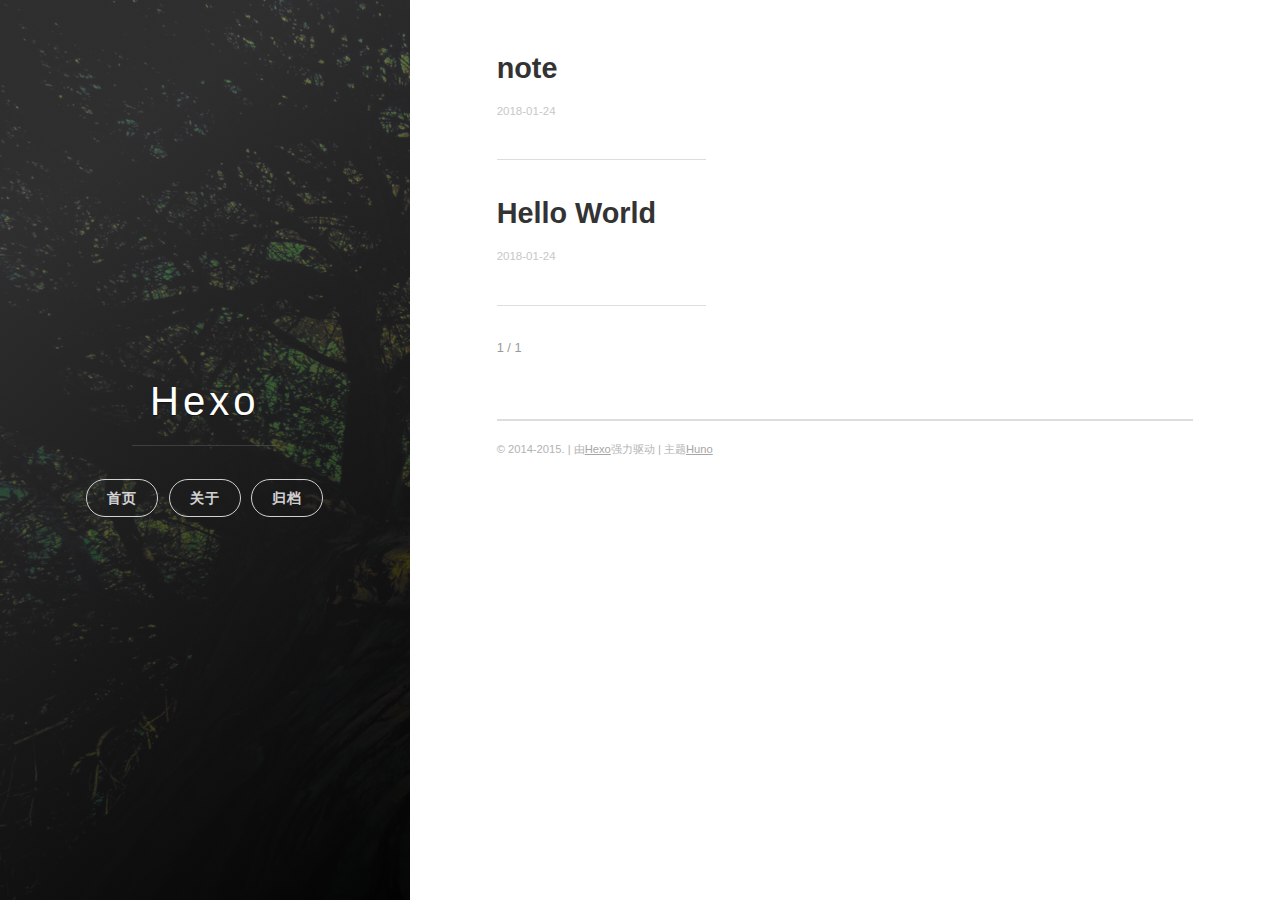
==== commit 30f58e38: "Site updated: 2018-01-24 13:19:34" ====
--- a/index.html
+++ b/index.html
@@ -1,734 +1,237 @@
 <!DOCTYPE html>
-
-
-
-  
-
-
-<html class="theme-next muse use-motion" lang="">
+<html>
 <head>
-  <meta charset="UTF-8"/>
-<meta http-equiv="X-UA-Compatible" content="IE=edge" />
-<meta name="viewport" content="width=device-width, initial-scale=1, maximum-scale=1"/>
-<meta name="theme-color" content="#222">
-
-
-
-
-
-
-
-
-
-<meta http-equiv="Cache-Control" content="no-transform" />
-<meta http-equiv="Cache-Control" content="no-siteapp" />
-
-
-
-
-
-
-
-
-
-
-
-
-
-
-
-
-  
-  
-  <link href="/lib/fancybox/source/jquery.fancybox.css?v=2.1.5" rel="stylesheet" type="text/css" />
-
-
-
-
-
-
-
-<link href="/lib/font-awesome/css/font-awesome.min.css?v=4.6.2" rel="stylesheet" type="text/css" />
-
-<link href="/css/main.css?v=5.1.4" rel="stylesheet" type="text/css" />
-
-
-  <link rel="apple-touch-icon" sizes="180x180" href="/images/apple-touch-icon-next.png?v=5.1.4">
-
-
-  <link rel="icon" type="image/png" sizes="32x32" href="/images/favicon-32x32-next.png?v=5.1.4">
-
-
-  <link rel="icon" type="image/png" sizes="16x16" href="/images/favicon-16x16-next.png?v=5.1.4">
-
-
-  <link rel="mask-icon" href="/images/logo.svg?v=5.1.4" color="#222">
-
-
-
-
-
-  <meta name="keywords" content="Hexo, NexT" />
-
-
-
-
-
-
-
-
-
-
-<meta property="og:type" content="website">
+    <meta charset="utf-8">
+    <meta http-equiv="X-UA-Compatible" content="chrome=1">
+
+    
+
+    <title>
+      Hexo 
+    </title>
+
+    <meta name="viewport" content="width=device-width, initial-scale=1, maximum-scale=1, user-scalable=no">
+    
+      <meta name="author" content="John Doe">
+    
+    
+
+    <meta property="og:type" content="website">
 <meta property="og:title" content="Hexo">
 <meta property="og:url" content="http://yoursite.com/index.html">
 <meta property="og:site_name" content="Hexo">
 <meta name="twitter:card" content="summary">
 <meta name="twitter:title" content="Hexo">
-
-
-
-<script type="text/javascript" id="hexo.configurations">
-  var NexT = window.NexT || {};
-  var CONFIG = {
-    root: '/',
-    scheme: 'Muse',
-    version: '5.1.4',
-    sidebar: {"position":"left","display":"post","offset":12,"b2t":false,"scrollpercent":false,"onmobile":false},
-    fancybox: true,
-    tabs: true,
-    motion: {"enable":true,"async":false,"transition":{"post_block":"fadeIn","post_header":"slideDownIn","post_body":"slideDownIn","coll_header":"slideLeftIn","sidebar":"slideUpIn"}},
-    duoshuo: {
-      userId: '0',
-      author: 'Author'
-    },
-    algolia: {
-      applicationID: '',
-      apiKey: '',
-      indexName: '',
-      hits: {"per_page":10},
-      labels: {"input_placeholder":"Search for Posts","hits_empty":"We didn't find any results for the search: ${query}","hits_stats":"${hits} results found in ${time} ms"}
-    }
-  };
-</script>
-
-
-
-  <link rel="canonical" href="http://yoursite.com/"/>
-
-
-
-
-
-  <title>Hexo</title>
+    
+    
+    
+      <link rel="icon" type="image/x-icon" href="/favicon.png">
+    
+    <link rel="stylesheet" href="/css/uno.css">
+    <link rel="stylesheet" href="/css/highlight.css">
+    <link rel="stylesheet" href="/css/archive.css">
+    <link rel="stylesheet" href="/css/china-social-icon.css">
+
+</head>
+<body>
+
+    <span class="mobile btn-mobile-menu">
+        <i class="icon icon-list btn-mobile-menu__icon"></i>
+        <i class="icon icon-x-circle btn-mobile-close__icon hidden"></i>
+    </span>
+
+    
+ 
+<header class="panel-cover">
+
+
+  <div class="panel-main">
+
   
-
-
-
-
-
-
-
-
-</head>
-
-<body itemscope itemtype="http://schema.org/WebPage" lang="">
-
-  
-  
-    
-  
-
-  <div class="container sidebar-position-left 
-  page-home">
-    <div class="headband"></div>
-
-    <header id="header" class="header" itemscope itemtype="http://schema.org/WPHeader">
-      <div class="header-inner"><div class="site-brand-wrapper">
-  <div class="site-meta ">
-    
-
-    <div class="custom-logo-site-title">
-      <a href="/"  class="brand" rel="start">
-        <span class="logo-line-before"><i></i></span>
-        <span class="site-title">Hexo</span>
-        <span class="logo-line-after"><i></i></span>
-      </a>
+    <div class="panel-main__inner panel-inverted">
+    <div class="panel-main__content">
+
+        
+
+        <h1 class="panel-cover__title panel-title"><a href="/" title="link to homepage">Hexo</a></h1>
+        <hr class="panel-cover__divider" />
+
+        
+
+        <div class="navigation-wrapper">
+
+          <nav class="cover-navigation cover-navigation--primary">
+            <ul class="navigation">
+
+              
+                
+                <li class="navigation__item"><a href="/#blog" title="" class="blog-button">首页</a></li>
+              
+                
+                <li class="navigation__item"><a href="/about" title="" class="">关于</a></li>
+              
+                
+                <li class="navigation__item"><a href="/archive" title="" class="">归档</a></li>
+              
+
+            </ul>
+          </nav>
+
+          <!-- ----------------------------
+To add a new social icon simply duplicate one of the list items from below
+and change the class in the <i> tag to match the desired social network
+and then add your link to the <a>. Here is a full list of social network
+classes that you can use:
+
+    icon-social-500px
+    icon-social-behance
+    icon-social-delicious
+    icon-social-designer-news
+    icon-social-deviant-art
+    icon-social-digg
+    icon-social-dribbble
+    icon-social-facebook
+    icon-social-flickr
+    icon-social-forrst
+    icon-social-foursquare
+    icon-social-github
+    icon-social-google-plus
+    icon-social-hi5
+    icon-social-instagram
+    icon-social-lastfm
+    icon-social-linkedin
+    icon-social-medium
+    icon-social-myspace
+    icon-social-path
+    icon-social-pinterest
+    icon-social-rdio
+    icon-social-reddit
+    icon-social-skype
+    icon-social-spotify
+    icon-social-stack-overflow
+    icon-social-steam
+    icon-social-stumbleupon
+    icon-social-treehouse
+    icon-social-tumblr
+    icon-social-twitter
+    icon-social-vimeo
+    icon-social-xbox
+    icon-social-yelp
+    icon-social-youtube
+    icon-social-zerply
+    icon-mail
+
+-------------------------------->
+
+<!-- add social info here -->
+
+
+
+        </div>
+
+      </div>
+
     </div>
-      
-        <p class="site-subtitle"></p>
-      
+
+    <div class="panel-cover--overlay"></div>
   </div>
-
-  <div class="site-nav-toggle">
-    <button>
-      <span class="btn-bar"></span>
-      <span class="btn-bar"></span>
-      <span class="btn-bar"></span>
-    </button>
-  </div>
+</header>
+
+    <div class="content-wrapper">
+        <div class="content-wrapper__inner entry">
+            
+
+
+   <!-- do nothing -->
+
+
+<div class="main-post-list">
+    <ol class="post-list">
+    
+    
+    <li>
+
+      <h2 class="post-list__post-title post-title">
+        <a href="/2018/01/24/note/" title="link to note">note</a>
+      </h2>
+
+      <div class="post-list__meta">
+
+        <time datetime="2018-01-24" class="post-list__meta--date date">2018-01-24</time> 
+      </div>
+
+      <div class="excerpt">
+        
+      </div>
+
+      <hr class="post-list__divider" />
+    </li>
+    
+    <li>
+
+      <h2 class="post-list__post-title post-title">
+        <a href="/2018/01/24/hello-world/" title="link to Hello World">Hello World</a>
+      </h2>
+
+      <div class="post-list__meta">
+
+        <time datetime="2018-01-24" class="post-list__meta--date date">2018-01-24</time> 
+      </div>
+
+      <div class="excerpt">
+        
+      </div>
+
+      <hr class="post-list__divider" />
+    </li>
+    
+  </ol>
+
+  <hr class="post-list__divider " />
+
+<nav class="pagination" role="navigation">
+    
+
+    <span class="pagination__page-number"> 1 / 1</span>
+    
+    
+</nav>
+
+
 </div>
-
-<nav class="site-nav">
-  
-
-  
-    <ul id="menu" class="menu">
-      
-        
-        <li class="menu-item menu-item-home">
-          <a href="/" rel="section">
-            
-              <i class="menu-item-icon fa fa-fw fa-home"></i> <br />
-            
-            Startseite
-          </a>
-        </li>
-      
-        
-        <li class="menu-item menu-item-archives">
-          <a href="/archives/" rel="section">
-            
-              <i class="menu-item-icon fa fa-fw fa-archive"></i> <br />
-            
-            Archiv
-          </a>
-        </li>
-      
-
-      
-    </ul>
-  
-
-  
-</nav>
-
-
-
- </div>
-    </header>
-
-    <main id="main" class="main">
-      <div class="main-inner">
-        <div class="content-wrap">
-          <div id="content" class="content">
-            
-  <section id="posts" class="posts-expand">
-    
-      
-
-  
-
-  
-  
-  
-
-  <article class="post post-type-normal" itemscope itemtype="http://schema.org/Article">
-  
-  
-  
-  <div class="post-block">
-    <link itemprop="mainEntityOfPage" href="http://yoursite.com/2018/01/24/note/">
-
-    <span hidden itemprop="author" itemscope itemtype="http://schema.org/Person">
-      <meta itemprop="name" content="John Doe">
-      <meta itemprop="description" content="">
-      <meta itemprop="image" content="/images/avatar.gif">
-    </span>
-
-    <span hidden itemprop="publisher" itemscope itemtype="http://schema.org/Organization">
-      <meta itemprop="name" content="Hexo">
-    </span>
-
-    
-      <header class="post-header">
-
-        
-        
-          <h1 class="post-title" itemprop="name headline">
-                
-                <a class="post-title-link" href="/2018/01/24/note/" itemprop="url">note</a></h1>
-        
-
-        <div class="post-meta">
-          <span class="post-time">
-            
-              <span class="post-meta-item-icon">
-                <i class="fa fa-calendar-o"></i>
-              </span>
-              
-                <span class="post-meta-item-text">Veröffentlicht am</span>
-              
-              <time title="Post created" itemprop="dateCreated datePublished" datetime="2018-01-24T11:47:02+08:00">
-                2018-01-24
-              </time>
-            
-
-            
-
-            
-          </span>
-
-          
-
-          
-            
-          
-
-          
-          
-
-          
-
-          
-
-          
-
+            <footer class="footer">
+
+    <span class="footer__copyright">&copy; 2014-2015. | 由<a href="https://hexo.io/">Hexo</a>强力驱动 | 主题<a href="https://github.com/someus/huno">Huno</a></span>
+    
+</footer>
         </div>
-      </header>
-    
-
-    
-    
-    
-    <div class="post-body" itemprop="articleBody">
-
-      
-      
-
-      
-        
-          
-            
-          
-        
-      
     </div>
-    
-    
-    
-
-    
-
-    
-
-    
-
-    <footer class="post-footer">
-      
-
-      
-
-      
-
-      
-      
-        <div class="post-eof"></div>
-      
-    </footer>
-  </div>
-  
-  
-  
-  </article>
-
-
-    
-      
-
-  
-
-  
-  
-  
-
-  <article class="post post-type-normal" itemscope itemtype="http://schema.org/Article">
-  
-  
-  
-  <div class="post-block">
-    <link itemprop="mainEntityOfPage" href="http://yoursite.com/2018/01/24/hello-world/">
-
-    <span hidden itemprop="author" itemscope itemtype="http://schema.org/Person">
-      <meta itemprop="name" content="John Doe">
-      <meta itemprop="description" content="">
-      <meta itemprop="image" content="/images/avatar.gif">
-    </span>
-
-    <span hidden itemprop="publisher" itemscope itemtype="http://schema.org/Organization">
-      <meta itemprop="name" content="Hexo">
-    </span>
-
-    
-      <header class="post-header">
-
-        
-        
-          <h1 class="post-title" itemprop="name headline">
-                
-                <a class="post-title-link" href="/2018/01/24/hello-world/" itemprop="url">Hello World</a></h1>
-        
-
-        <div class="post-meta">
-          <span class="post-time">
-            
-              <span class="post-meta-item-icon">
-                <i class="fa fa-calendar-o"></i>
-              </span>
-              
-                <span class="post-meta-item-text">Veröffentlicht am</span>
-              
-              <time title="Post created" itemprop="dateCreated datePublished" datetime="2018-01-24T10:58:38+08:00">
-                2018-01-24
-              </time>
-            
-
-            
-
-            
-          </span>
-
-          
-
-          
-            
-          
-
-          
-          
-
-          
-
-          
-
-          
-
-        </div>
-      </header>
-    
-
-    
-    
-    
-    <div class="post-body" itemprop="articleBody">
-
-      
-      
-
-      
-        
-          
-            <p>Welcome to <a href="https://hexo.io/" target="_blank" rel="noopener">Hexo</a>! This is your very first post. Check <a href="https://hexo.io/docs/" target="_blank" rel="noopener">documentation</a> for more info. If you get any problems when using Hexo, you can find the answer in <a href="https://hexo.io/docs/troubleshooting.html" target="_blank" rel="noopener">troubleshooting</a> or you can ask me on <a href="https://github.com/hexojs/hexo/issues" target="_blank" rel="noopener">GitHub</a>.</p>
-<h2 id="Quick-Start"><a href="#Quick-Start" class="headerlink" title="Quick Start"></a>Quick Start</h2><h3 id="Create-a-new-post"><a href="#Create-a-new-post" class="headerlink" title="Create a new post"></a>Create a new post</h3><figure class="highlight bash"><table><tr><td class="gutter"><pre><span class="line">1</span><br></pre></td><td class="code"><pre><span class="line">$ hexo new <span class="string">"My New Post"</span></span><br></pre></td></tr></table></figure>
-<p>More info: <a href="https://hexo.io/docs/writing.html" target="_blank" rel="noopener">Writing</a></p>
-<h3 id="Run-server"><a href="#Run-server" class="headerlink" title="Run server"></a>Run server</h3><figure class="highlight bash"><table><tr><td class="gutter"><pre><span class="line">1</span><br></pre></td><td class="code"><pre><span class="line">$ hexo server</span><br></pre></td></tr></table></figure>
-<p>More info: <a href="https://hexo.io/docs/server.html" target="_blank" rel="noopener">Server</a></p>
-<h3 id="Generate-static-files"><a href="#Generate-static-files" class="headerlink" title="Generate static files"></a>Generate static files</h3><figure class="highlight bash"><table><tr><td class="gutter"><pre><span class="line">1</span><br></pre></td><td class="code"><pre><span class="line">$ hexo generate</span><br></pre></td></tr></table></figure>
-<p>More info: <a href="https://hexo.io/docs/generating.html" target="_blank" rel="noopener">Generating</a></p>
-<h3 id="Deploy-to-remote-sites"><a href="#Deploy-to-remote-sites" class="headerlink" title="Deploy to remote sites"></a>Deploy to remote sites</h3><figure class="highlight bash"><table><tr><td class="gutter"><pre><span class="line">1</span><br></pre></td><td class="code"><pre><span class="line">$ hexo deploy</span><br></pre></td></tr></table></figure>
-<p>More info: <a href="https://hexo.io/docs/deployment.html" target="_blank" rel="noopener">Deployment</a></p>
-
-          
-        
-      
-    </div>
-    
-    
-    
-
-    
-
-    
-
-    
-
-    <footer class="post-footer">
-      
-
-      
-
-      
-
-      
-      
-        <div class="post-eof"></div>
-      
-    </footer>
-  </div>
-  
-  
-  
-  </article>
-
-
-    
-  </section>
-
-  
-
-
-          </div>
-          
-
-
-          
-
-        </div>
-        
-          
-  
-  <div class="sidebar-toggle">
-    <div class="sidebar-toggle-line-wrap">
-      <span class="sidebar-toggle-line sidebar-toggle-line-first"></span>
-      <span class="sidebar-toggle-line sidebar-toggle-line-middle"></span>
-      <span class="sidebar-toggle-line sidebar-toggle-line-last"></span>
-    </div>
-  </div>
-
-  <aside id="sidebar" class="sidebar">
-    
-    <div class="sidebar-inner">
-
-      
-
-      
-
-      <section class="site-overview-wrap sidebar-panel sidebar-panel-active">
-        <div class="site-overview">
-          <div class="site-author motion-element" itemprop="author" itemscope itemtype="http://schema.org/Person">
-            
-              <p class="site-author-name" itemprop="name">John Doe</p>
-              <p class="site-description motion-element" itemprop="description"></p>
-          </div>
-
-          <nav class="site-state motion-element">
-
-            
-              <div class="site-state-item site-state-posts">
-              
-                <a href="/archives/">
-              
-                  <span class="site-state-item-count">2</span>
-                  <span class="site-state-item-name">Artikel</span>
-                </a>
-              </div>
-            
-
-            
-
-            
-
-          </nav>
-
-          
-
-          
-
-          
-          
-
-          
-          
-
-          
-
-        </div>
-      </section>
-
-      
-
-      
-
-    </div>
-  </aside>
-
-
-        
-      </div>
-    </main>
-
-    <footer id="footer" class="footer">
-      <div class="footer-inner">
-        <div class="copyright">&copy; <span itemprop="copyrightYear">2018</span>
-  <span class="with-love">
-    <i class="fa fa-user"></i>
-  </span>
-  <span class="author" itemprop="copyrightHolder">John Doe</span>
-
-  
-</div>
-
-
-  <div class="powered-by">Erstellt mit  <a class="theme-link" target="_blank" href="https://hexo.io">Hexo</a></div>
-
-
-
-  <span class="post-meta-divider">|</span>
-
-
-
-  <div class="theme-info">Theme &mdash; <a class="theme-link" target="_blank" href="https://github.com/iissnan/hexo-theme-next">NexT.Muse</a> v5.1.4</div>
-
-
-
-
-        
-
-
-
-
-
-
-
-        
-      </div>
-    </footer>
-
-    
-      <div class="back-to-top">
-        <i class="fa fa-arrow-up"></i>
-        
-      </div>
-    
-
-    
-
-  </div>
-
-  
-
-<script type="text/javascript">
-  if (Object.prototype.toString.call(window.Promise) !== '[object Function]') {
-    window.Promise = null;
-  }
-</script>
-
-
-
-
-
-
-
-
-
-  
-
-
-
-
-
-
-
-
-
-
-
-
-  
-  
-    <script type="text/javascript" src="/lib/jquery/index.js?v=2.1.3"></script>
-  
-
-  
-  
-    <script type="text/javascript" src="/lib/fastclick/lib/fastclick.min.js?v=1.0.6"></script>
-  
-
-  
-  
-    <script type="text/javascript" src="/lib/jquery_lazyload/jquery.lazyload.js?v=1.9.7"></script>
-  
-
-  
-  
-    <script type="text/javascript" src="/lib/velocity/velocity.min.js?v=1.2.1"></script>
-  
-
-  
-  
-    <script type="text/javascript" src="/lib/velocity/velocity.ui.min.js?v=1.2.1"></script>
-  
-
-  
-  
-    <script type="text/javascript" src="/lib/fancybox/source/jquery.fancybox.pack.js?v=2.1.5"></script>
-  
-
-
-  
-
-
-  <script type="text/javascript" src="/js/src/utils.js?v=5.1.4"></script>
-
-  <script type="text/javascript" src="/js/src/motion.js?v=5.1.4"></script>
-
-
-
-  
-  
-
-  
-
-  
-
-
-  <script type="text/javascript" src="/js/src/bootstrap.js?v=5.1.4"></script>
-
-
-
-  
-
-
-  
-
-
-
-
-	
-
-
-
-
-
-  
-
-
-
-
-
-  
-
-
-
-
-
-
-
-
-
-
-
-
-  
-
-
-
-
-
-  
-
-  
-
-  
-
-  
-  
-
-  
-
-  
-
-  
+
+    <!-- js files -->
+    <script src="/js/jquery.min.js"></script>
+    <script src="/js/main.js"></script>
+    <script src="/js/scale.fix.js"></script>
+    
+
+    
+
+    <script type="text/javascript" src="//cdn.mathjax.org/mathjax/latest/MathJax.js?config=TeX-AMS-MML_HTMLorMML"></script>
+    <script type="text/javascript"> 
+        $(document).ready(function(){
+            MathJax.Hub.Config({ 
+                tex2jax: {inlineMath: [['[latex]','[/latex]'], ['\\(','\\)']]} 
+            });
+        });
+    </script>
+
+
+    
+    
+    
+    <!--kill ie6 -->
+<!--[if IE 6]>
+  <script src="//letskillie6.googlecode.com/svn/trunk/2/zh_CN.js"></script>
+<![endif]-->
 
 </body>
 </html>
--- a/css/uno.css
+++ b/css/uno.css
@@ -0,0 +1,1703 @@
+/*@import 'http://fonts.googleapis.com/css?family=Raleway:400,700|Roboto+Slab:300,400)';*/
+
+/* http://meyerweb.com/eric/tools/css/reset/
+   v2.0 | 20110126
+   License: none (public domain)
+*/
+@import url(../css/animate.css);
+html, body, div, span, applet, object, iframe, h1, h2, h3, h4, h5, h6, p, blockquote, pre, a, abbr, acronym, address, big, cite, code, del, dfn, em, img, ins, kbd, q, s, samp, small, strike, strong, sub, sup, tt, var, b, u, i, center, dl, dt, dd, ol, ul, li, fieldset, form, label, legend, table, caption, tbody, tfoot, thead, tr, th, td, article, aside, canvas, details, embed, figure, figcaption, footer, header, hgroup, menu, nav, output, ruby, section, summary, time, mark, audio, video {
+  margin: 0;
+  padding: 0;
+  border: 0;
+  font-size: 100%;
+  font: inherit;
+  vertical-align: baseline; }
+
+/* HTML5 display-role reset for older browsers */
+article, aside, details, figcaption, figure, footer, header, hgroup, menu, nav, section {
+  display: block; }
+
+body {
+  line-height: 1; }
+
+ol, ul {
+  list-style: none; }
+
+blockquote, q {
+  quotes: none; }
+
+blockquote:before, blockquote:after {
+  content: '';
+  content: none; }
+
+q:before, q:after {
+  content: '';
+  content: none; }
+
+
+
+body {
+  width: 100%;
+  *zoom: 1; }
+  body:before, body:after {
+    content: "";
+    display: table; }
+  body:after {
+    clear: both; }
+
+/*
+ * Foundation Icons v 3.0
+ * Made by ZURB 2013 http://zurb.com/playground/foundation-icon-fonts-3
+ * MIT License
+ */
+@font-face {
+  font-family: "foundation-icons";
+  src: url("../fonts/foundation-icons/foundation-icons.eot");
+  src: url("../fonts/foundation-icons/foundation-icons.eot?#iefix") format("embedded-opentype"), url("../fonts/foundation-icons/foundation-icons.woff") format("woff"), url("../fonts/foundation-icons/foundation-icons.ttf") format("truetype"), url("../fonts/foundation-icons/foundation-icons.svg#fontcustom") format("svg");
+  font-weight: normal;
+  font-style: normal; }
+.icon:before {
+  font-family: "foundation-icons";
+  font-style: normal;
+  font-weight: normal;
+  font-variant: normal;
+  text-transform: none;
+  line-height: 1;
+  -webkit-font-smoothing: antialiased;
+  display: inline-block;
+  text-decoration: inherit; }
+
+.icon-address-book:before {
+  content: "\f100"; }
+
+.icon-alert:before {
+  content: "\f101"; }
+
+.icon-align-center:before {
+  content: "\f102"; }
+
+.icon-align-justify:before {
+  content: "\f103"; }
+
+.icon-align-left:before {
+  content: "\f104"; }
+
+.icon-align-right:before {
+  content: "\f105"; }
+
+.icon-anchor:before {
+  content: "\f106"; }
+
+.icon-annotate:before {
+  content: "\f107"; }
+
+.icon-archive:before {
+  content: "\f108"; }
+
+.icon-arrow-down:before {
+  content: "\f109"; }
+
+.icon-arrow-left:before {
+  content: "\f10a"; }
+
+.icon-arrow-right:before {
+  content: "\f10b"; }
+
+.icon-arrow-up:before {
+  content: "\f10c"; }
+
+.icon-arrows-compress:before {
+  content: "\f10d"; }
+
+.icon-arrows-expand:before {
+  content: "\f10e"; }
+
+.icon-arrows-in:before {
+  content: "\f10f"; }
+
+.icon-arrows-out:before {
+  content: "\f110"; }
+
+.icon-asl:before {
+  content: "\f111"; }
+
+.icon-asterisk:before {
+  content: "\f112"; }
+
+.icon-at-sign:before {
+  content: "\f113"; }
+
+.icon-background-color:before {
+  content: "\f114"; }
+
+.icon-battery-empty:before {
+  content: "\f115"; }
+
+.icon-battery-full:before {
+  content: "\f116"; }
+
+.icon-battery-half:before {
+  content: "\f117"; }
+
+.icon-bitcoin-circle:before {
+  content: "\f118"; }
+
+.icon-bitcoin:before {
+  content: "\f119"; }
+
+.icon-blind:before {
+  content: "\f11a"; }
+
+.icon-bluetooth:before {
+  content: "\f11b"; }
+
+.icon-bold:before {
+  content: "\f11c"; }
+
+.icon-book-bookmark:before {
+  content: "\f11d"; }
+
+.icon-book:before {
+  content: "\f11e"; }
+
+.icon-bookmark:before {
+  content: "\f11f"; }
+
+.icon-braille:before {
+  content: "\f120"; }
+
+.icon-burst-new:before {
+  content: "\f121"; }
+
+.icon-burst-sale:before {
+  content: "\f122"; }
+
+.icon-burst:before {
+  content: "\f123"; }
+
+.icon-calendar:before {
+  content: "\f124"; }
+
+.icon-camera:before {
+  content: "\f125"; }
+
+.icon-check:before {
+  content: "\f126"; }
+
+.icon-checkbox:before {
+  content: "\f127"; }
+
+.icon-clipboard-notes:before {
+  content: "\f128"; }
+
+.icon-clipboard-pencil:before {
+  content: "\f129"; }
+
+.icon-clipboard:before {
+  content: "\f12a"; }
+
+.icon-clock:before {
+  content: "\f12b"; }
+
+.icon-closed-caption:before {
+  content: "\f12c"; }
+
+.icon-cloud:before {
+  content: "\f12d"; }
+
+.icon-comment-minus:before {
+  content: "\f12e"; }
+
+.icon-comment-quotes:before {
+  content: "\f12f"; }
+
+.icon-comment-video:before {
+  content: "\f130"; }
+
+.icon-comment:before {
+  content: "\f131"; }
+
+.icon-comments:before {
+  content: "\f132"; }
+
+.icon-compass:before {
+  content: "\f133"; }
+
+.icon-contrast:before {
+  content: "\f134"; }
+
+.icon-credit-card:before {
+  content: "\f135"; }
+
+.icon-crop:before {
+  content: "\f136"; }
+
+.icon-crown:before {
+  content: "\f137"; }
+
+.icon-css3:before {
+  content: "\f138"; }
+
+.icon-database:before {
+  content: "\f139"; }
+
+.icon-die-five:before {
+  content: "\f13a"; }
+
+.icon-die-four:before {
+  content: "\f13b"; }
+
+.icon-die-one:before {
+  content: "\f13c"; }
+
+.icon-die-six:before {
+  content: "\f13d"; }
+
+.icon-die-three:before {
+  content: "\f13e"; }
+
+.icon-die-two:before {
+  content: "\f13f"; }
+
+.icon-dislike:before {
+  content: "\f140"; }
+
+.icon-dollar-bill:before {
+  content: "\f141"; }
+
+.icon-dollar:before {
+  content: "\f142"; }
+
+.icon-download:before {
+  content: "\f143"; }
+
+.icon-eject:before {
+  content: "\f144"; }
+
+.icon-elevator:before {
+  content: "\f145"; }
+
+.icon-euro:before {
+  content: "\f146"; }
+
+.icon-eye:before {
+  content: "\f147"; }
+
+.icon-fast-forward:before {
+  content: "\f148"; }
+
+.icon-female-symbol:before {
+  content: "\f149"; }
+
+.icon-female:before {
+  content: "\f14a"; }
+
+.icon-filter:before {
+  content: "\f14b"; }
+
+.icon-first-aid:before {
+  content: "\f14c"; }
+
+.icon-flag:before {
+  content: "\f14d"; }
+
+.icon-folder-add:before {
+  content: "\f14e"; }
+
+.icon-folder-lock:before {
+  content: "\f14f"; }
+
+.icon-folder:before {
+  content: "\f150"; }
+
+.icon-foot:before {
+  content: "\f151"; }
+
+.icon-foundation:before {
+  content: "\f152"; }
+
+.icon-graph-bar:before {
+  content: "\f153"; }
+
+.icon-graph-horizontal:before {
+  content: "\f154"; }
+
+.icon-graph-pie:before {
+  content: "\f155"; }
+
+.icon-graph-trend:before {
+  content: "\f156"; }
+
+.icon-guide-dog:before {
+  content: "\f157"; }
+
+.icon-hearing-aid:before {
+  content: "\f158"; }
+
+.icon-heart:before {
+  content: "\f159"; }
+
+.icon-home:before {
+  content: "\f15a"; }
+
+.icon-html5:before {
+  content: "\f15b"; }
+
+.icon-indent-less:before {
+  content: "\f15c"; }
+
+.icon-indent-more:before {
+  content: "\f15d"; }
+
+.icon-info:before {
+  content: "\f15e"; }
+
+.icon-italic:before {
+  content: "\f15f"; }
+
+.icon-key:before {
+  content: "\f160"; }
+
+.icon-laptop:before {
+  content: "\f161"; }
+
+.icon-layout:before {
+  content: "\f162"; }
+
+.icon-lightbulb:before {
+  content: "\f163"; }
+
+.icon-like:before {
+  content: "\f164"; }
+
+.icon-link:before {
+  content: "\f165"; }
+
+.icon-list-bullet:before {
+  content: "\f166"; }
+
+.icon-list-number:before {
+  content: "\f167"; }
+
+.icon-list-thumbnails:before {
+  content: "\f168"; }
+
+.icon-list:before {
+  content: "\f169"; }
+
+.icon-lock:before {
+  content: "\f16a"; }
+
+.icon-loop:before {
+  content: "\f16b"; }
+
+.icon-magnifying-glass:before {
+  content: "\f16c"; }
+
+.icon-mail:before {
+  content: "\f16d"; }
+
+.icon-male-female:before {
+  content: "\f16e"; }
+
+.icon-male-symbol:before {
+  content: "\f16f"; }
+
+.icon-male:before {
+  content: "\f170"; }
+
+.icon-map:before {
+  content: "\f171"; }
+
+.icon-marker:before {
+  content: "\f172"; }
+
+.icon-megaphone:before {
+  content: "\f173"; }
+
+.icon-microphone:before {
+  content: "\f174"; }
+
+.icon-minus-circle:before {
+  content: "\f175"; }
+
+.icon-minus:before {
+  content: "\f176"; }
+
+.icon-mobile-signal:before {
+  content: "\f177"; }
+
+.icon-mobile:before {
+  content: "\f178"; }
+
+.icon-monitor:before {
+  content: "\f179"; }
+
+.icon-mountains:before {
+  content: "\f17a"; }
+
+.icon-music:before {
+  content: "\f17b"; }
+
+.icon-next:before {
+  content: "\f17c"; }
+
+.icon-no-dogs:before {
+  content: "\f17d"; }
+
+.icon-no-smoking:before {
+  content: "\f17e"; }
+
+.icon-page-add:before {
+  content: "\f17f"; }
+
+.icon-page-copy:before {
+  content: "\f180"; }
+
+.icon-page-csv:before {
+  content: "\f181"; }
+
+.icon-page-delete:before {
+  content: "\f182"; }
+
+.icon-page-doc:before {
+  content: "\f183"; }
+
+.icon-page-edit:before {
+  content: "\f184"; }
+
+.icon-page-export-csv:before {
+  content: "\f185"; }
+
+.icon-page-export-doc:before {
+  content: "\f186"; }
+
+.icon-page-export-pdf:before {
+  content: "\f187"; }
+
+.icon-page-export:before {
+  content: "\f188"; }
+
+.icon-page-filled:before {
+  content: "\f189"; }
+
+.icon-page-multiple:before {
+  content: "\f18a"; }
+
+.icon-page-pdf:before {
+  content: "\f18b"; }
+
+.icon-page-remove:before {
+  content: "\f18c"; }
+
+.icon-page-search:before {
+  content: "\f18d"; }
+
+.icon-page:before {
+  content: "\f18e"; }
+
+.icon-paint-bucket:before {
+  content: "\f18f"; }
+
+.icon-paperclip:before {
+  content: "\f190"; }
+
+.icon-pause:before {
+  content: "\f191"; }
+
+.icon-paw:before {
+  content: "\f192"; }
+
+.icon-paypal:before {
+  content: "\f193"; }
+
+.icon-pencil:before {
+  content: "\f194"; }
+
+.icon-photo:before {
+  content: "\f195"; }
+
+.icon-play-circle:before {
+  content: "\f196"; }
+
+.icon-play-video:before {
+  content: "\f197"; }
+
+.icon-play:before {
+  content: "\f198"; }
+
+.icon-plus:before {
+  content: "\f199"; }
+
+.icon-pound:before {
+  content: "\f19a"; }
+
+.icon-power:before {
+  content: "\f19b"; }
+
+.icon-previous:before {
+  content: "\f19c"; }
+
+.icon-price-tag:before {
+  content: "\f19d"; }
+
+.icon-pricetag-multiple:before {
+  content: "\f19e"; }
+
+.icon-print:before {
+  content: "\f19f"; }
+
+.icon-prohibited:before {
+  content: "\f1a0"; }
+
+.icon-projection-screen:before {
+  content: "\f1a1"; }
+
+.icon-puzzle:before {
+  content: "\f1a2"; }
+
+.icon-quote:before {
+  content: "\f1a3"; }
+
+.icon-record:before {
+  content: "\f1a4"; }
+
+.icon-refresh:before {
+  content: "\f1a5"; }
+
+.icon-results-demographics:before {
+  content: "\f1a6"; }
+
+.icon-results:before {
+  content: "\f1a7"; }
+
+.icon-rewind-ten:before {
+  content: "\f1a8"; }
+
+.icon-rewind:before {
+  content: "\f1a9"; }
+
+.icon-rss:before {
+  content: "\f1aa"; }
+
+.icon-safety-cone:before {
+  content: "\f1ab"; }
+
+.icon-save:before {
+  content: "\f1ac"; }
+
+.icon-share:before {
+  content: "\f1ad"; }
+
+.icon-sheriff-badge:before {
+  content: "\f1ae"; }
+
+.icon-shield:before {
+  content: "\f1af"; }
+
+.icon-shopping-bag:before {
+  content: "\f1b0"; }
+
+.icon-shopping-cart:before {
+  content: "\f1b1"; }
+
+.icon-shuffle:before {
+  content: "\f1b2"; }
+
+.icon-skull:before {
+  content: "\f1b3"; }
+
+.icon-social-500px:before {
+  content: "\f1b4"; }
+
+.icon-social-adobe:before {
+  content: "\f1b5"; }
+
+.icon-social-amazon:before {
+  content: "\f1b6"; }
+
+.icon-social-android:before {
+  content: "\f1b7"; }
+
+.icon-social-apple:before {
+  content: "\f1b8"; }
+
+.icon-social-behance:before {
+  content: "\f1b9"; }
+
+.icon-social-bing:before {
+  content: "\f1ba"; }
+
+.icon-social-blogger:before {
+  content: "\f1bb"; }
+
+.icon-social-delicious:before {
+  content: "\f1bc"; }
+
+.icon-social-designer-news:before {
+  content: "\f1bd"; }
+
+.icon-social-deviant-art:before {
+  content: "\f1be"; }
+
+.icon-social-digg:before {
+  content: "\f1bf"; }
+
+.icon-social-dribbble:before {
+  content: "\f1c0"; }
+
+.icon-social-drive:before {
+  content: "\f1c1"; }
+
+.icon-social-dropbox:before {
+  content: "\f1c2"; }
+
+.icon-social-evernote:before {
+  content: "\f1c3"; }
+
+.icon-social-facebook:before {
+  content: "\f1c4"; }
+
+.icon-social-flickr:before {
+  content: "\f1c5"; }
+
+.icon-social-forrst:before {
+  content: "\f1c6"; }
+
+.icon-social-foursquare:before {
+  content: "\f1c7"; }
+
+.icon-social-game-center:before {
+  content: "\f1c8"; }
+
+.icon-social-github:before {
+  content: "\f1c9"; }
+
+.icon-social-google-plus:before {
+  content: "\f1ca"; }
+
+.icon-social-hacker-news:before {
+  content: "\f1cb"; }
+
+.icon-social-hi5:before {
+  content: "\f1cc"; }
+
+.icon-social-instagram:before {
+  content: "\f1cd"; }
+
+.icon-social-joomla:before {
+  content: "\f1ce"; }
+
+.icon-social-lastfm:before {
+  content: "\f1cf"; }
+
+.icon-social-linkedin:before {
+  content: "\f1d0"; }
+
+.icon-social-medium:before {
+  content: "\f1d1"; }
+
+.icon-social-myspace:before {
+  content: "\f1d2"; }
+
+.icon-social-orkut:before {
+  content: "\f1d3"; }
+
+.icon-social-path:before {
+  content: "\f1d4"; }
+
+.icon-social-picasa:before {
+  content: "\f1d5"; }
+
+.icon-social-pinterest:before {
+  content: "\f1d6"; }
+
+.icon-social-rdio:before {
+  content: "\f1d7"; }
+
+.icon-social-reddit:before {
+  content: "\f1d8"; }
+
+.icon-social-skillshare:before {
+  content: "\f1d9"; }
+
+.icon-social-skype:before {
+  content: "\f1da"; }
+
+.icon-social-smashing-mag:before {
+  content: "\f1db"; }
+
+.icon-social-snapchat:before {
+  content: "\f1dc"; }
+
+.icon-social-spotify:before {
+  content: "\f1dd"; }
+
+.icon-social-squidoo:before {
+  content: "\f1de"; }
+
+.icon-social-stack-overflow:before {
+  content: "\f1df"; }
+
+.icon-social-steam:before {
+  content: "\f1e0"; }
+
+.icon-social-stumbleupon:before {
+  content: "\f1e1"; }
+
+.icon-social-treehouse:before {
+  content: "\f1e2"; }
+
+.icon-social-tumblr:before {
+  content: "\f1e3"; }
+
+.icon-social-twitter:before {
+  content: "\f1e4"; }
+
+.icon-social-vimeo:before {
+  content: "\f1e5"; }
+
+.icon-social-windows:before {
+  content: "\f1e6"; }
+
+.icon-social-xbox:before {
+  content: "\f1e7"; }
+
+.icon-social-yahoo:before {
+  content: "\f1e8"; }
+
+.icon-social-yelp:before {
+  content: "\f1e9"; }
+
+.icon-social-youtube:before {
+  content: "\f1ea"; }
+
+.icon-social-zerply:before {
+  content: "\f1eb"; }
+
+.icon-social-zurb:before {
+  content: "\f1ec"; }
+
+.icon-sound:before {
+  content: "\f1ed"; }
+
+.icon-star:before {
+  content: "\f1ee"; }
+
+.icon-stop:before {
+  content: "\f1ef"; }
+
+.icon-strikethrough:before {
+  content: "\f1f0"; }
+
+.icon-subscript:before {
+  content: "\f1f1"; }
+
+.icon-superscript:before {
+  content: "\f1f2"; }
+
+.icon-tablet-landscape:before {
+  content: "\f1f3"; }
+
+.icon-tablet-portrait:before {
+  content: "\f1f4"; }
+
+.icon-target-two:before {
+  content: "\f1f5"; }
+
+.icon-target:before {
+  content: "\f1f6"; }
+
+.icon-telephone-accessible:before {
+  content: "\f1f7"; }
+
+.icon-telephone:before {
+  content: "\f1f8"; }
+
+.icon-text-color:before {
+  content: "\f1f9"; }
+
+.icon-thumbnails:before {
+  content: "\f1fa"; }
+
+.icon-ticket:before {
+  content: "\f1fb"; }
+
+.icon-torso-business:before {
+  content: "\f1fc"; }
+
+.icon-torso-female:before {
+  content: "\f1fd"; }
+
+.icon-torso:before {
+  content: "\f1fe"; }
+
+.icon-torsos-all-female:before {
+  content: "\f1ff"; }
+
+.icon-torsos-all:before {
+  content: "\f200"; }
+
+.icon-torsos-female-male:before {
+  content: "\f201"; }
+
+.icon-torsos-male-female:before {
+  content: "\f202"; }
+
+.icon-torsos:before {
+  content: "\f203"; }
+
+.icon-trash:before {
+  content: "\f204"; }
+
+.icon-trees:before {
+  content: "\f205"; }
+
+.icon-trophy:before {
+  content: "\f206"; }
+
+.icon-underline:before {
+  content: "\f207"; }
+
+.icon-universal-access:before {
+  content: "\f208"; }
+
+.icon-unlink:before {
+  content: "\f209"; }
+
+.icon-unlock:before {
+  content: "\f20a"; }
+
+.icon-upload-cloud:before {
+  content: "\f20b"; }
+
+.icon-upload:before {
+  content: "\f20c"; }
+
+.icon-usb:before {
+  content: "\f20d"; }
+
+.icon-video:before {
+  content: "\f20e"; }
+
+.icon-volume-none:before {
+  content: "\f20f"; }
+
+.icon-volume-strike:before {
+  content: "\f210"; }
+
+.icon-volume:before {
+  content: "\f211"; }
+
+.icon-web:before {
+  content: "\f212"; }
+
+.icon-wheelchair:before {
+  content: "\f213"; }
+
+.icon-widget:before {
+  content: "\f214"; }
+
+.icon-wrench:before {
+  content: "\f215"; }
+
+.icon-x-circle:before {
+  content: "\f216"; }
+
+.icon-x:before {
+  content: "\f217"; }
+
+.icon-yen:before {
+  content: "\f218"; }
+
+.icon-zoom-in:before {
+  content: "\f219"; }
+
+.icon-zoom-out:before {
+  content: "\f21a"; }
+
+html, body {
+  height: 100%; }
+
+html {
+  height: 100%;
+  max-height: 100%; }
+
+body {
+  /*font-family: "Raleway", sans-serif;*/
+  font-family:  "Raleway",Verdana,sans-serif,宋体, serif, "Droid Serif", Helvetica Neue, Helvetica, Arial;
+  font-size: 1em;
+  color: #666666; }
+
+::selection {
+  background: #fae3df; }
+
+::-moz-selection {
+  background: #fae3df; }
+
+a {
+  text-decoration: none;
+  color: #006699; }
+  a:hover {
+    color: green;
+    -o-transition: .5s;
+    -ms-transition: .5s;
+    -moz-transition: .5s;
+    -webkit-transition: .5s; }
+
+h1,
+h2,
+h3,
+h4,
+h5,
+h5 {
+  margin-top: .8em;
+  margin-bottom: .4em;
+  /*font-family: "Roboto Slab", serif;*/
+  font-family: "Raleway",Verdana,sans-serif,宋体, serif, "Droid Serif", Helvetica Neue, Helvetica, Arial;
+  font-weight: lighter;
+  color: #333333;
+  -webkit-font-smoothing: antialiased; }
+
+h1 {
+  margin-top: 0;
+  font-size: 3.2em;
+  line-height: 1.2em;
+  letter-spacing: .05em; }
+
+h2 {
+  font-size: 2.2em; }
+
+h3 {
+  font-size: 1.8em; }
+
+h4 {
+  font-size: 1.4em; }
+
+h4 {
+  font-size: 1.2em; }
+
+h5 {
+  font-size: 1em; }
+
+p {
+  margin-bottom: 1.3em;
+  line-height: 1.7em; }
+
+strong {
+  font-weight: bold; }
+
+em {
+  font-style: italic; }
+
+blockquote {
+  margin: 1em 0;
+  padding: 1em 0;
+  background: #f8f8f8;
+  border: 1px solid #eeeeee;
+  border-radius: 3px;
+  /*font-family: "Roboto Slab", serif;*/
+  font-family:  "Raleway",Verdana,sans-serif,宋体, serif, "Droid Serif", Helvetica Neue, Helvetica, Arial;
+  font-weight: lighter;
+  font-style: italic;
+  font-size: 1.0em;
+  /*text-align: center;*/ }
+  blockquote p:last-child {
+    margin-bottom: 0; }
+
+ol, ul {
+  margin: 0 0 1.3em 2.5em; }
+  ol li, ul li {
+    margin: 0 0 .2em 0;
+    line-height: 1.6em; }
+  ol ol, ol ul, ul ol, ul ul {
+    margin: .1em 0 .2em 2em; }
+
+ol {
+  list-style-type: decimal; }
+
+ul {
+  list-style-type: disc; }
+
+code {
+  padding: 2px 4px;
+  background-color: #f8f8f8;
+  color: #d14;
+  border: none;
+  word-wrap: break-word;
+  border-radius: 3px;
+  font-family: Consolas, Menlo, Monaco, Lucida Console, Liberation Mono, DejaVu Sans Mono, Bitstream Vera Sans Mono, Courier New, monospace, serif;
+  font-size: .85em; }
+
+
+.date,
+.time,
+.author,
+.tags {
+  font-size: .8em;
+  color: #c7c7c7; }
+  .date a,
+  .time a,
+  .author a,
+  .tags a {
+    color: #666666; }
+    .date a:hover,
+    .time a:hover,
+    .author a:hover,
+    .tags a:hover {
+      color: #006699; }
+
+.excerpt {
+  margin: 0;
+  font-size: .9em;
+  color: #999999; }
+
+.intro {
+  font-family: "Roboto Slab", serif;
+  font-size: 1.2em;
+  font-weight: lighter;
+  color: #999999; }
+
+.block-heading {
+  display: inline;
+  float: left;
+  width: 940px;
+  margin: 0 10px;
+  position: relative;
+  bottom: -15px;
+  font-size: .8em;
+  font-weight: bold;
+  text-align: center;
+  text-transform: uppercase;
+  letter-spacing: 1px; }
+
+.label {
+  position: relative;
+  display: inline-block;
+  padding: 8px 18px 9px 18px;
+  background: #006699;
+  border-radius: 3px;
+  text-align: center;
+  color: #FFF; }
+
+.container {
+  position: relative;
+  z-index: 500;
+  width: 940px;
+  margin: 0 auto; }
+
+.content-wrapper {
+  z-index: 800;
+  width: 68%;
+  max-width: 960px;
+  margin-left: 32%; }
+
+.content-wrapper__inner {
+  margin: 0 10%;
+  padding: 50px 0; }
+
+.footer {
+  display: block;
+  padding: 2em 0 0 0;
+  border-top: 2px solid #dddddd;
+  font-size: .7em;
+  color: #b3b3b3; }
+
+.footer__copyright {
+  display: block;
+  margin-bottom: .7em; }
+  .footer__copyright a {
+    color: #a6a6a6;
+    text-decoration: underline; }
+    .footer__copyright a:hover {
+      color: #006699; }
+
+.avatar,
+.logo {
+  border-radius: 50%;
+  border: 3px solid #FFF;
+  box-shadow: 0 0 1px 1px rgba(0, 0, 0, 0.3); }
+
+hr {
+  border: none; }
+
+.section-title__divider {
+  width: 30%;
+  margin: 2.2em 0 2.1em 0;
+  border-top: 1px solid #dddddd; }
+
+.hidden {
+  display: none !important; }
+
+.post-comments {
+  border-top: 1px solid #dddddd;
+  padding: 60px 0; }
+
+.post-meta {
+  margin: 0 0 1.4em 0;
+  color: #c7c7c7; }
+
+.post-meta__date {
+  margin-right: .5em; }
+
+.post-meta__tags {
+  margin-left: .4em; }
+
+.post-meta__author {
+  margin-left: 1.5em; }
+
+.post-meta__avatar {
+  display: inline-block;
+  width: 22px;
+  height: 22px;
+  margin: 0 .3em -.4em 0;
+  border: none;
+  box-shadow: none; }
+
+.post img {
+  max-width: 100%;
+  margin: 0 auto;
+  border-radius: 3px;
+  text-align: center; }
+
+.post hr {
+  display: block;
+  width: 30%;
+  margin: 2em 0;
+  border-top: 1px solid #dddddd; }
+
+.panel {
+  display: table;
+  width: 100%;
+  height: 100%; }
+
+.panel__vertical {
+  display: table-cell;
+  vertical-align: middle; }
+
+.panel-title {
+  margin: 0 0 5px 0;
+  font-size: 2.5em;
+  letter-spacing: 4px;
+  color: #FFF; }
+
+.panel-subtitle {
+  font-family: "Roboto Slab", serif;
+  font-size: 1.2em;
+  font-weight: lighter;
+  letter-spacing: 3px;
+  color: #cccccc;
+  -webkit-font-smoothing: antialiased; }
+
+.panel-cover {
+  display: block;
+  position: fixed;
+  z-index: 900;
+  width: 100%;
+  max-width: none;
+  height: 100%;
+  background: url(../images/background-cover.jpg) top left no-repeat #666666;
+  background-size: cover; }
+
+.panel-cover--collapsed {
+  width: 32%;
+  max-width: 430px; }
+
+.panel-cover--overlay {
+  display: block;
+  position: absolute;
+  z-index: 0;
+  top: 0;
+  right: 0;
+  bottom: 0;
+  left: 0;
+  background-color: rgba(68, 68, 68, 0.2);
+  background-image: -webkit-gradient(linear, left top, left bottom, color-stop(20%, rgba(68, 68, 68, 0.6)), color-stop(100%, rgba(0, 0, 0, 0.9)));
+  background-image: -webkit-linear-gradient(-410deg, rgba(68, 68, 68, 0.6) 20%, rgba(0, 0, 0, 0.9));
+  background-image: linear-gradient(140deg,rgba(68, 68, 68, 0.6) 20%, rgba(0, 0, 0, 0.9)); }
+
+.panel-cover__logo {
+  margin-bottom: .2em; }
+
+.panel-cover__description {
+  margin: 0 30px; }
+
+.panel-cover__divider {
+  width: 50%;
+  margin: 20px auto;
+  border-top: 1px solid rgba(255, 255, 255, 0.14); }
+
+.panel-cover__divider--secondary {
+  width: 15%; }
+
+.panel-main {
+  display: table;
+  width: 100%;
+  height: 100%; }
+
+
+.panel-main__inner {
+  display: table-cell;
+  vertical-align: middle;
+  position: relative;
+  z-index: 800;
+  padding: 0 60px; }
+
+.panel-main__content {
+  max-width: 620px;
+  margin: 0 auto; }
+
+.panel-main__content--fixed {
+  width: 480px;
+  transition: width 1s;
+  -webkit-transition: width 1s;
+  /* Safari */ }
+
+.panel-inverted {
+  font-weight: 100;
+  text-align: center;
+  color: #FFF;
+  text-shadow: 0 1px 1px rgba(0, 0, 0, 0.4); }
+  .panel-inverted a {
+    color: #FFF; }
+
+.cover-navigation {
+  margin-top: 10px; }
+
+.cover-navigation--social {
+  margin-left: 30px; }
+
+.cover-green {
+  background-color: rgba(21, 111, 120, 0.6);
+  background-image: -webkit-gradient(linear, left top, left bottom, color-stop(20%, rgba(21, 111, 120, 0.6)), color-stop(100%, rgba(6, 31, 33, 0.8)));
+  background-image: -webkit-linear-gradient(-410deg, rgba(21, 111, 120, 0.6) 20%, rgba(6, 31, 33, 0.8));
+  background-image: linear-gradient(140deg,rgba(21, 111, 120, 0.6) 20%, rgba(6, 31, 33, 0.8)); }
+
+.cover-purple {
+  background-color: rgba(73, 50, 82, 0.6);
+  background-image: -webkit-gradient(linear, left top, left bottom, color-stop(20%, rgba(73, 50, 82, 0.6)), color-stop(100%, rgba(17, 11, 19, 0.8)));
+  background-image: -webkit-linear-gradient(-410deg, rgba(73, 50, 82, 0.6) 20%, rgba(17, 11, 19, 0.8));
+  background-image: linear-gradient(140deg,rgba(73, 50, 82, 0.6) 20%, rgba(17, 11, 19, 0.8)); }
+
+.cover-red {
+  background-color: rgba(119, 31, 18, 0.6);
+  background-image: -webkit-gradient(linear, left top, left bottom, color-stop(20%, rgba(119, 31, 18, 0.6)), color-stop(100%, rgba(30, 8, 5, 0.8)));
+  background-image: -webkit-linear-gradient(-410deg, rgba(119, 31, 18, 0.6) 20%, rgba(30, 8, 5, 0.8));
+  background-image: linear-gradient(140deg,rgba(119, 31, 18, 0.6) 20%, rgba(30, 8, 5, 0.8)); }
+
+.cover-slate {
+  background-color: rgba(61, 66, 96, 0.6);
+  background-image: -webkit-gradient(linear, left top, left bottom, color-stop(20%, rgba(61, 66, 96, 0.6)), color-stop(100%, rgba(21, 23, 34, 0.8)));
+  background-image: -webkit-linear-gradient(-410deg, rgba(61, 66, 96, 0.6) 20%, rgba(21, 23, 34, 0.8));
+  background-image: linear-gradient(140deg,rgba(61, 66, 96, 0.6) 20%, rgba(21, 23, 34, 0.8)); }
+
+.cover-disabled {
+  background: none; }
+
+.btn, .navigation__item a {
+  padding: 10px 20px;
+  border: 1px solid #006699;
+  border-radius: 20px;
+  font-size: .9em;
+  font-weight: bold;
+  letter-spacing: 1px;
+  text-shadow: none;
+  color: #006699;
+  -webkit-font-smoothing: antialiased; }
+  .btn:hover, .navigation__item a:hover {
+    color: #006699;
+    border-color: #006699; }
+
+.btn-secondary {
+  border-color: #5ba4e5;
+  color: #5ba4e5; }
+  .btn-secondary:hover {
+    color: #217fd2;
+    border-color: #217fd2; }
+
+.btn-tertiary {
+  border-color: #999999;
+  color: #999999; }
+  .btn-tertiary:hover {
+    color: #737373;
+    border-color: #737373; }
+
+.btn-large {
+  padding: 10px 24px;
+  font-size: 1.1em; }
+
+.btn-small {
+  padding: 8px 12px;
+  font-size: .7em; }
+
+.btn-mobile-menu {
+  display: none;
+  position: fixed;
+  z-index: 9999;
+  top: 0;
+  right: 0;
+  left: 0;
+  width: 100%;
+  height: 42px;
+  background: rgba(13, 71, 77, 0.98);
+  border-bottom: 1px solid rgba(255, 255, 255, 0.1);
+  text-align: center; }
+
+.btn-mobile-menu__icon,
+.btn-mobile-close__icon {
+  position: relative;
+  top: 3px;
+  font-size: 36px;
+  color: #FFF; }
+
+nav {
+  display: inline-block;
+  position: relative; }
+
+.navigation {
+  display: inline-block;
+  float: left;
+  position: relative;
+  margin: 0;
+  list-style-type: none; }
+
+.navigation__item {
+  display: inline-block;
+  margin: 3px 3px;
+  line-height: 1em; }
+  .navigation__item a {
+    display: block;
+    position: relative;
+    border-color: #FFF;
+    color: #FFF;
+    opacity: .8; }
+    .navigation__item a:hover {
+      color: #FFF;
+      border-color: #FFF;
+      opacity: 1; }
+
+.navigation--social {
+  margin-left: 0em; }
+  .navigation--social a {
+    padding: 6px 8px 6px 9px; }
+    .navigation--social a .label {
+      display: none; }
+    .navigation--social a .icon {
+      display: block;
+      font-size: 1.7em; }
+
+.pagination {
+  display: block;
+  margin: 0 0 4em 0; }
+
+.pagination__page-number {
+  margin: 0;
+  font-size: .8em;
+  color: #999999; }
+
+.pagination__newer {
+  margin-right: 1em; }
+
+.pagination__older {
+  margin-left: 1em; }
+
+i {
+  font-family: 'entypo';
+  font-weight: normal;
+  font-style: normal;
+  font-size: 18px; }
+
+.icon-social {
+  font-family: 'entypo-social';
+  font-size: 22px;
+  display: block;
+  position: relative; }
+
+.post-list {
+  margin: 0;
+  padding: 0;
+  list-style-type: none;
+  text-align: left; }
+  .post-list li {
+    margin: 0 0 2.2em 0; }
+    .post-list li:last-child hr {
+      display: none; }
+
+.post-list__post-title {
+  margin-top: 0;
+  margin-bottom: .2em;
+  font-size: 1.8em;
+  -webkit-font-smoothing: antialiased;
+  font-weight: bold;
+  line-height: 1.3em; }
+  .post-list__post-title a {
+    color: #333333; }
+    .post-list__post-title a:hover {
+      color: #006699; }
+
+.post-list__meta {
+  display: block;
+  margin: .7em 0 0 0;
+  font-size: .9em;
+  color: #c7c7c7; }
+
+.post-list__meta--date {
+  margin-right: .5em;
+  color: #c7c7c7; }
+
+.post-list__meta--tags {
+  margin-left: .5em; }
+
+.post-list__divider {
+  width: 30%;
+  margin: 2.2em 0 2.1em 0;
+  border-top: 1px solid #dddddd; }
+
+*:focus {
+  outline: none; }
+
+input[type="text"],
+input[type="password"],
+input[type="datetime"],
+input[type="datetime-local"],
+input[type="date"],
+input[type="month"],
+input[type="time"],
+input[type="week"],
+input[type="number"],
+input[type="email"],
+input[type="url"],
+input[type="search"],
+input[type="tel"] {
+  width: 240px;
+  padding: 1em 1em;
+  background: #FFF;
+  border: 1px solid #dddddd;
+  border-radius: 3px;
+  font-size: .9em;
+  color: #666666; }
+  input[type="text"]:focus,
+  input[type="password"]:focus,
+  input[type="datetime"]:focus,
+  input[type="datetime-local"]:focus,
+  input[type="date"]:focus,
+  input[type="month"]:focus,
+  input[type="time"]:focus,
+  input[type="week"]:focus,
+  input[type="number"]:focus,
+  input[type="email"]:focus,
+  input[type="url"]:focus,
+  input[type="search"]:focus,
+  input[type="tel"]:focus {
+    border-color: #5ba4e5; }
+  input[type="text"]::-webkit-input-placeholder,
+  input[type="password"]::-webkit-input-placeholder,
+  input[type="datetime"]::-webkit-input-placeholder,
+  input[type="datetime-local"]::-webkit-input-placeholder,
+  input[type="date"]::-webkit-input-placeholder,
+  input[type="month"]::-webkit-input-placeholder,
+  input[type="time"]::-webkit-input-placeholder,
+  input[type="week"]::-webkit-input-placeholder,
+  input[type="number"]::-webkit-input-placeholder,
+  input[type="email"]::-webkit-input-placeholder,
+  input[type="url"]::-webkit-input-placeholder,
+  input[type="search"]::-webkit-input-placeholder,
+  input[type="tel"]::-webkit-input-placeholder {
+    color: #cccccc; }
+  input[type="text"]:-moz-placeholder,
+  input[type="password"]:-moz-placeholder,
+  input[type="datetime"]:-moz-placeholder,
+  input[type="datetime-local"]:-moz-placeholder,
+  input[type="date"]:-moz-placeholder,
+  input[type="month"]:-moz-placeholder,
+  input[type="time"]:-moz-placeholder,
+  input[type="week"]:-moz-placeholder,
+  input[type="number"]:-moz-placeholder,
+  input[type="email"]:-moz-placeholder,
+  input[type="url"]:-moz-placeholder,
+  input[type="search"]:-moz-placeholder,
+  input[type="tel"]:-moz-placeholder {
+    color: #cccccc; }
+  input[type="text"]::-moz-placeholder,
+  input[type="password"]::-moz-placeholder,
+  input[type="datetime"]::-moz-placeholder,
+  input[type="datetime-local"]::-moz-placeholder,
+  input[type="date"]::-moz-placeholder,
+  input[type="month"]::-moz-placeholder,
+  input[type="time"]::-moz-placeholder,
+  input[type="week"]::-moz-placeholder,
+  input[type="number"]::-moz-placeholder,
+  input[type="email"]::-moz-placeholder,
+  input[type="url"]::-moz-placeholder,
+  input[type="search"]::-moz-placeholder,
+  input[type="tel"]::-moz-placeholder {
+    color: #cccccc; }
+  input[type="text"]:-ms-input-placeholder,
+  input[type="password"]:-ms-input-placeholder,
+  input[type="datetime"]:-ms-input-placeholder,
+  input[type="datetime-local"]:-ms-input-placeholder,
+  input[type="date"]:-ms-input-placeholder,
+  input[type="month"]:-ms-input-placeholder,
+  input[type="time"]:-ms-input-placeholder,
+  input[type="week"]:-ms-input-placeholder,
+  input[type="number"]:-ms-input-placeholder,
+  input[type="email"]:-ms-input-placeholder,
+  input[type="url"]:-ms-input-placeholder,
+  input[type="search"]:-ms-input-placeholder,
+  input[type="tel"]:-ms-input-placeholder {
+    color: #cccccc; }
+
+@media all and (min-width: 1300px) {
+  .content-wrapper {
+    margin-left: 430px; } }
+@media all and (max-width: 1100px) {
+  .panel-cover__logo {
+    width: 70px; }
+
+  .panel-title {
+    font-size: 2em; }
+
+  .panel-subtitle {
+    font-size: 1em; }
+
+  .panel-cover__description {
+    margin: 0 10px;
+    font-size: .9em; }
+
+  .navigation--social {
+    margin-top: 5px;
+    margin-left: 0; } }
+@media all and (max-width: 960px) {
+  .btn-mobile-menu {
+    display: block; }
+
+  .panel-main {
+    display: table;
+    position: relative; }
+
+  .panel-cover--collapsed {
+    width: 100%;
+    max-width: none; }
+
+  .panel-main__inner {
+    display: table-cell;
+    padding: 60px 10%; }
+
+  .panel-cover__description {
+    display: block;
+    max-width: 600px;
+    margin: 0 auto; }
+
+  .panel-cover__divider--secondary {
+    display: none; }
+
+  .panel-cover {
+    width: 100%;
+    height: 100%;
+    background-position: center center; }
+    .panel-cover.panel-cover--collapsed {
+      display: block;
+      position: relative;
+      height: auto;
+      padding: 0;
+      background-position: center center; }
+      .panel-cover.panel-cover--collapsed .panel-main__inner {
+        display: block;
+        padding: 70px 0 30px 0; }
+      .panel-cover.panel-cover--collapsed .panel-cover__logo {
+        width: 60px;
+        border-width: 2px; }
+      .panel-cover.panel-cover--collapsed .panel-cover__description {
+        display: none; }
+      .panel-cover.panel-cover--collapsed .panel-cover__divider {
+        display: none;
+        margin: 1em auto; }
+
+  .navigation-wrapper {
+    display: none;
+    position: fixed;
+    top: 42px;
+    right: 0;
+    left: 0;
+    width: 100%;
+    padding: 20px 0;
+    background: rgba(51, 51, 51, 0.8);
+    border-bottom: 1px solid rgba(255, 255, 255, 0.15); }
+    .navigation-wrapper.visible {
+      display: block; }
+
+  .cover-navigation {
+    display: block;
+    position: relative;
+    float: left;
+    clear: left;
+    width: 100%; }
+    .cover-navigation .navigation {
+      display: block;
+      width: 100%; }
+      .cover-navigation .navigation li {
+        width: 80%;
+        margin-bottom: .4em; }
+    .cover-navigation.navigation--social {
+      padding-top: 5px; }
+      .cover-navigation.navigation--social .navigation li {
+        display: inline-block;
+        width: 25.8%; }
+
+  .content-wrapper {
+    width: 80%;
+    max-width: none;
+    margin: 0 auto; }
+
+  .content-wrapper__inner {
+    margin-right: 0;
+    margin-left: 0; }
+
+  .navigation__item {
+    width: 100%;
+    margin: 0 0 .4em 0; } }
+@media all and (max-width: 340px) {
+  .panel-main__inner {
+    padding: 0 5%; }
+
+  .panel-title {
+    margin-bottom: .1em;
+    font-size: 1.5em; }
+
+  .panel-subtitle {
+    font-size: .9em; }
+
+  .btn, .navigation__item a {
+    display: block;
+    margin-bottom: .4em; } }
+
+/* add */
+
+table {
+  border-collapse: collapse;
+  width: 100%;
+  margin: 0 0 10px;
+  border-spacing: 0; 
+  border: 1px solid #aaa;
+}
+
+table caption {
+  font-weight: bold;
+  text-align: center;
+}
+
+th {
+  font-weight: bold;
+}
+th, td {
+  border: 1px solid #aaa;
+  padding: 5px 10px;
+  text-align: left;
+}
+
+.highlight table {
+  border: none;
+}
+pre {
+  font-family: 
+}--- a/css/highlight.css
+++ b/css/highlight.css
@@ -0,0 +1,176 @@
+.article-content pre,
+.article-content .highlight,
+.article-content .highlight pre {
+  background: #eee;
+  margin: 0.5em 0;
+  padding: 0.5em 2%;
+  color: #4d4d4c;
+  line-height: 1.2;
+  font-size: 0.8em;
+  -webkit-border-radius: 0.35em;
+  border-radius: 0.35em;
+  word-wrap: break-word;
+}
+@media phone {
+  .article-content pre,
+  .article-content .highlight,
+  .article-content .highlight pre {
+    font-size: 0.9em;
+  }
+}
+.article-content .highlight .gutter pre,
+.article-content .gist .gist-file .gist-data .line-numbers {
+  color: #999;
+  font-size: 0.8em;
+}
+@media phone {
+  .article-content .highlight .gutter pre,
+  .article-content .gist .gist-file .gist-data .line-numbers {
+    font-size: 0.9em;
+    line-height: 1.2;
+  }
+}
+.article-content pre {
+  font-family: Consolas, Menlo, Monaco, Lucida Console, Liberation Mono, DejaVu Sans Mono, Bitstream Vera Sans Mono, Courier New, monospace, serif;
+}
+.article-content .highlight {
+  overflow: auto;
+  font-size: 1em;
+}
+@media phone {
+  .article-content .highlight {
+    font-size: 0.9em;
+  }
+}
+.article-content .highlight pre {
+  border: none;
+  margin: 0;
+  padding: 0;
+}
+.article-content .highlight table {
+  margin: 0;
+  width: auto;
+}
+.article-content .highlight td {
+  border: none;
+  padding: 0;
+}
+.article-content .highlight figcaption {
+  font-size: 0.85em;
+  text-align: left;
+  color: #8e908c;
+  line-height: 1em;
+  padding: 0.5em 0;
+  margin-bottom: 0.5em;
+}
+.article-content .highlight figcaption a {
+  float: right;
+}
+.article-content .highlight .gutter pre {
+  text-align: right;
+  padding-right: 1.5em;
+}
+.article-content .highlight .line {
+  height: 20px;
+}
+.article-content .gist {
+  margin: 0.5em 0;
+  background: #eee;
+  padding: 1em 2%;
+  -webkit-border-radius: 0.35em;
+  border-radius: 0.35em;
+}
+.article-content .gist .gist-file {
+  border: none;
+  font-family: Consolas, Menlo, Monaco, Lucida Console, Liberation Mono, DejaVu Sans Mono, Bitstream Vera Sans Mono, Courier New, monospace, serif;
+  margin: 0;
+}
+.article-content .gist .gist-file .gist-data {
+  background: none;
+  border: none;
+}
+.article-content .gist .gist-file .gist-data .line-numbers {
+  background: none;
+  border: none;
+  padding: 0 1.5em 0 0;
+}
+.article-content .gist .gist-file .gist-data .line-data {
+  padding: 0 !important;
+}
+.article-content .gist .gist-file .highlight {
+  margin: 0;
+  padding: 0;
+  border: none;
+  background: #eee;
+}
+.article-content .gist .gist-file .gist-meta {
+  background: #eee;
+  color: #8e908c;
+  font: 0.85em font-serif;
+  text-shadow: 0 0;
+  padding: 0;
+  margin-top: 1em;
+}
+.article-content .gist .gist-file .gist-meta a {
+  color: color-blue;
+  font-weight: normal;
+}
+.article-content .gist .gist-file .gist-meta a:hover {
+  color: color-theme;
+}
+pre .comment,
+pre .title {
+  color: #8e908c;
+}
+pre .variable,
+pre .attribute,
+pre .tag,
+pre .regexp,
+pre .ruby .constant,
+pre .xml .tag .title,
+pre .xml .pi,
+pre .xml .doctype,
+pre .html .doctype,
+pre .css .id,
+pre .css .class,
+pre .css .pseudo {
+  color: #c82829;
+}
+pre .number,
+pre .preprocessor,
+pre .built_in,
+pre .literal,
+pre .params,
+pre .constant {
+  color: #f5871f;
+}
+pre .class,
+pre .ruby .class .title,
+pre .css .rules .attribute {
+  color: #718c00;
+}
+pre .string,
+pre .value,
+pre .inheritance,
+pre .header,
+pre .ruby .symbol,
+pre .xml .cdata {
+  color: #718c00;
+}
+pre .css .hexcolor {
+  color: #3e999f;
+}
+pre .function,
+pre .python .decorator,
+pre .python .title,
+pre .ruby .function .title,
+pre .ruby .title .keyword,
+pre .perl .sub,
+pre .javascript .title,
+pre .coffeescript .title {
+  color: #4271ae;
+}
+pre .keyword,
+pre .javascript .function {
+  color: #8959a8;
+}
--- a/css/archive.css
+++ b/css/archive.css
@@ -0,0 +1,24 @@
+.archive-meta h3 {
+    line-height: 2.0;
+}
+
+.archive-meta sup {
+    font-size: 10px;
+    -moz-border-radius: 5px; 
+    -webkit-border-radius: 5px; 
+    border-radius: 5px;
+    background: #ddd none repeat scroll 0 0;
+    vertical-align: top;
+}
+
+.archive-meta span {
+    margin-right: 20px;
+}
+
+.archive-meta .archive-list-count::before {
+    content: " (";
+}
+
+.archive-meta .archive-list-count::after {
+    content: ")";
+}--- a/css/china-social-icon.css
+++ b/css/china-social-icon.css
@@ -0,0 +1,148 @@
+@charset "UTF-8";
+
+@font-face {
+  font-family: "china-social";
+  src:url("../fonts/china-social/china-social.eot");
+  src:url("../fonts/china-social/china-social.eot?#iefix") format("embedded-opentype"),
+    url("../fonts/china-social/china-social.woff") format("woff"),
+    url("../fonts/china-social/china-social.ttf") format("truetype"),
+    url("../fonts/china-social/china-social.svg#china-social") format("svg");
+  font-weight: normal;
+  font-style: normal;
+
+}
+
+[data-icon]:before {
+  font-family: "china-social" !important;
+  content: attr(data-icon);
+  font-style: normal !important;
+  font-weight: normal !important;
+  font-variant: normal !important;
+  text-transform: none !important;
+  speak: none;
+  line-height: 1;
+  -webkit-font-smoothing: antialiased;
+  -moz-osx-font-smoothing: grayscale;
+}
+
+[class^="cs-icon-"]:before,
+[class*=" cs-icon-"]:before {
+  font-family: "china-social" !important;
+  font-style: normal !important;
+  font-weight: normal !important;
+  font-variant: normal !important;
+  text-transform: none !important;
+  speak: none;
+  line-height: 1;
+  -webkit-font-smoothing: antialiased;
+  -moz-osx-font-smoothing: grayscale;
+}
+
+.cs-icon-taobao:before {
+  content: "a";
+}
+.cs-icon-weibo:before {
+  content: "b";
+}
+.cs-icon-tt:before {
+  content: "c";
+}
+.cs-icon-qq:before {
+  content: "d";
+}
+.cs-icon-wechat:before {
+  content: "e";
+}
+.cs-icon-baidu:before {
+  content: "f";
+}
+.cs-icon-py:before {
+  content: "g";
+}
+.cs-icon-douban:before {
+  content: "h";
+}
+.cs-icon-renren:before {
+  content: "i";
+}
+.cs-icon-qzone:before {
+  content: "j";
+}
+.cs-icon-kaixin:before {
+  content: "k";
+}
+.cs-icon-mi:before {
+  content: "l";
+}
+.cs-icon-cweibo:before {
+  content: "m";
+}
+.cs-icon-ctaobao:before {
+  content: "n";
+}
+.cs-icon-ctt:before {
+  content: "o";
+}
+.cs-icon-cqq:before {
+  content: "p";
+}
+.cs-icon-cdouban:before {
+  content: "q";
+}
+.cs-icon-cpy:before {
+  content: "r";
+}
+.cs-icon-cbaidu:before {
+  content: "s";
+}
+.cs-icon-cweichat:before {
+  content: "t";
+}
+.cs-icon-cmi:before {
+  content: "u";
+}
+.cs-icon-ckaixin:before {
+  content: "v";
+}
+.cs-icon-cqzone:before {
+  content: "w";
+}
+.cs-icon-crenren:before {
+  content: "x";
+}
+.cs-icon-rtaobao:before {
+  content: "y";
+}
+.cs-icon-rweibo:before {
+  content: "z";
+}
+.cs-icon-rtt:before {
+  content: "A";
+}
+.cs-icon-rqq:before {
+  content: "B";
+}
+.cs-icon-rweichat:before {
+  content: "C";
+}
+.cs-icon-rbaidu:before {
+  content: "D";
+}
+.cs-icon-rpy:before {
+  content: "E";
+}
+.cs-icon-rdouban:before {
+  content: "F";
+}
+.cs-icon-rrenren:before {
+  content: "G";
+}
+.cs-icon-rqzone:before {
+  content: "H";
+}
+.cs-icon-rkaixin:before {
+  content: "I";
+}
+.cs-icon-rmi:before {
+  content: "J";
+}
